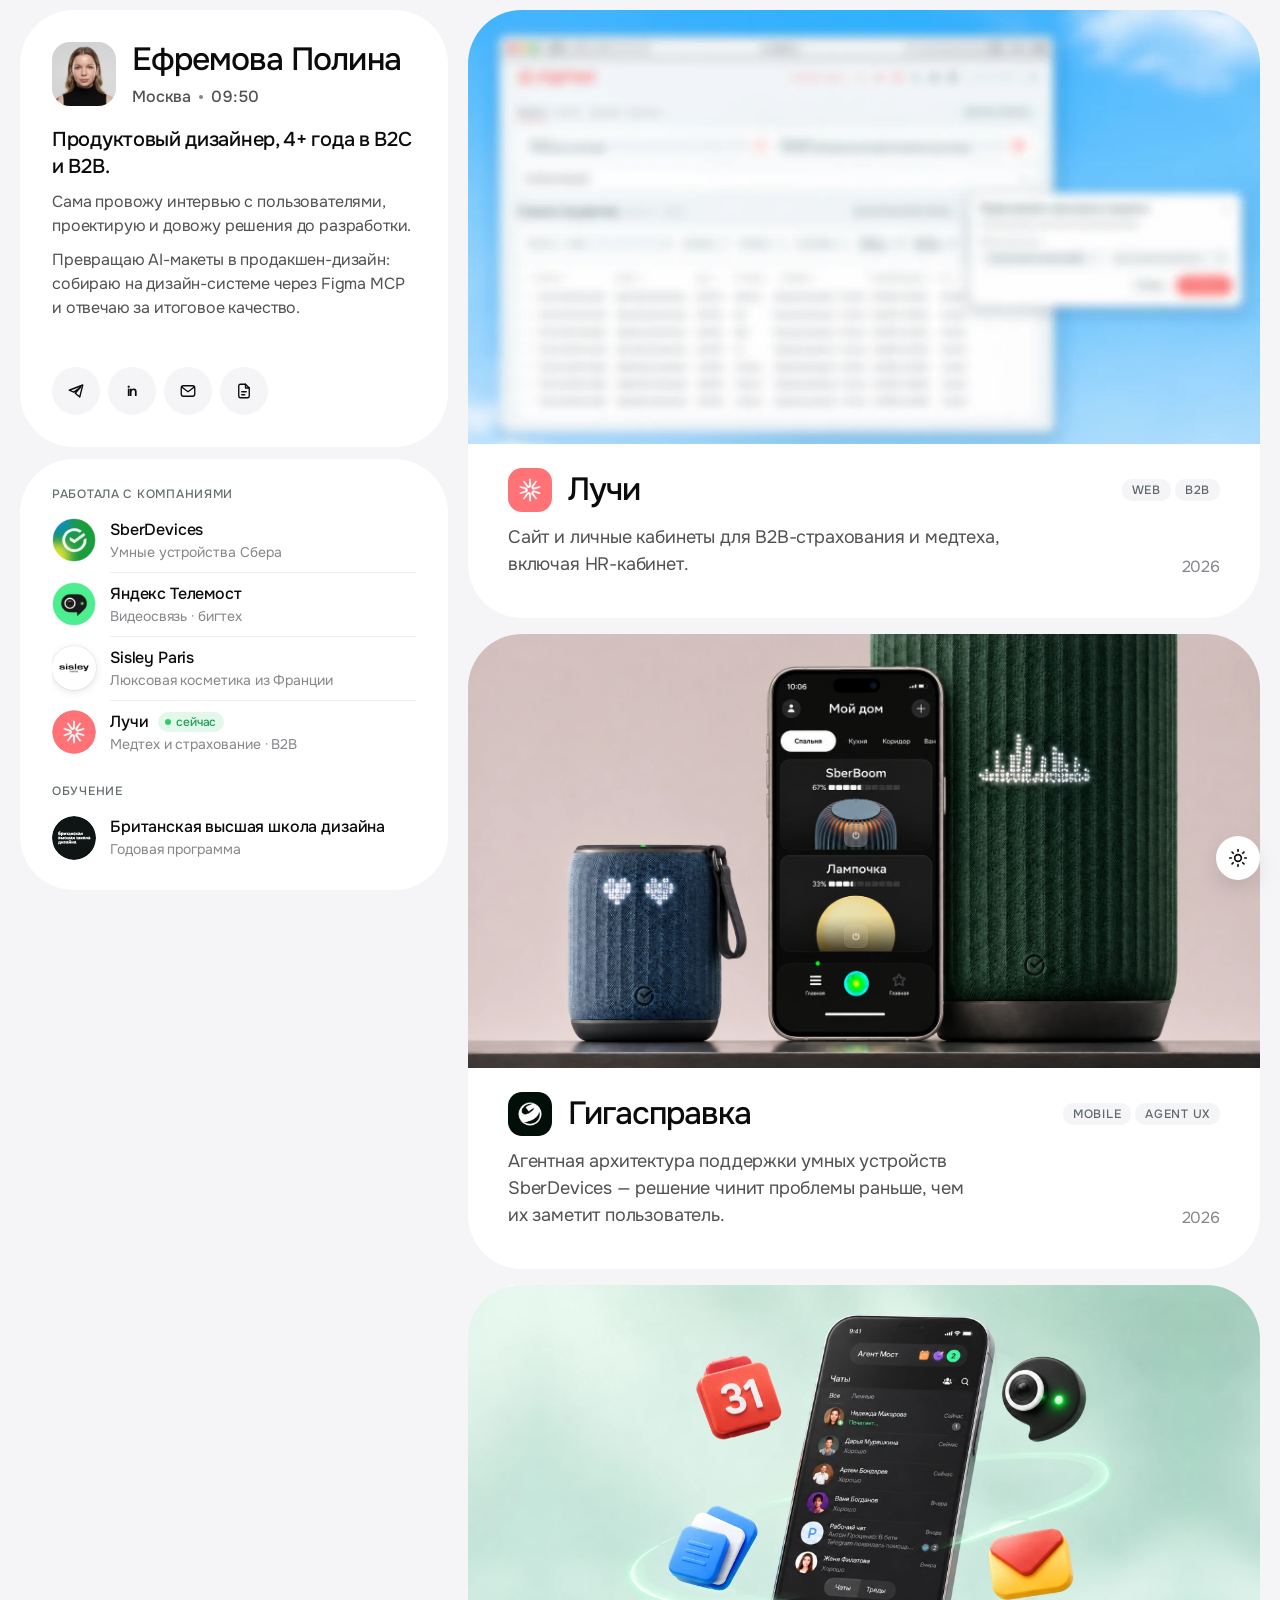
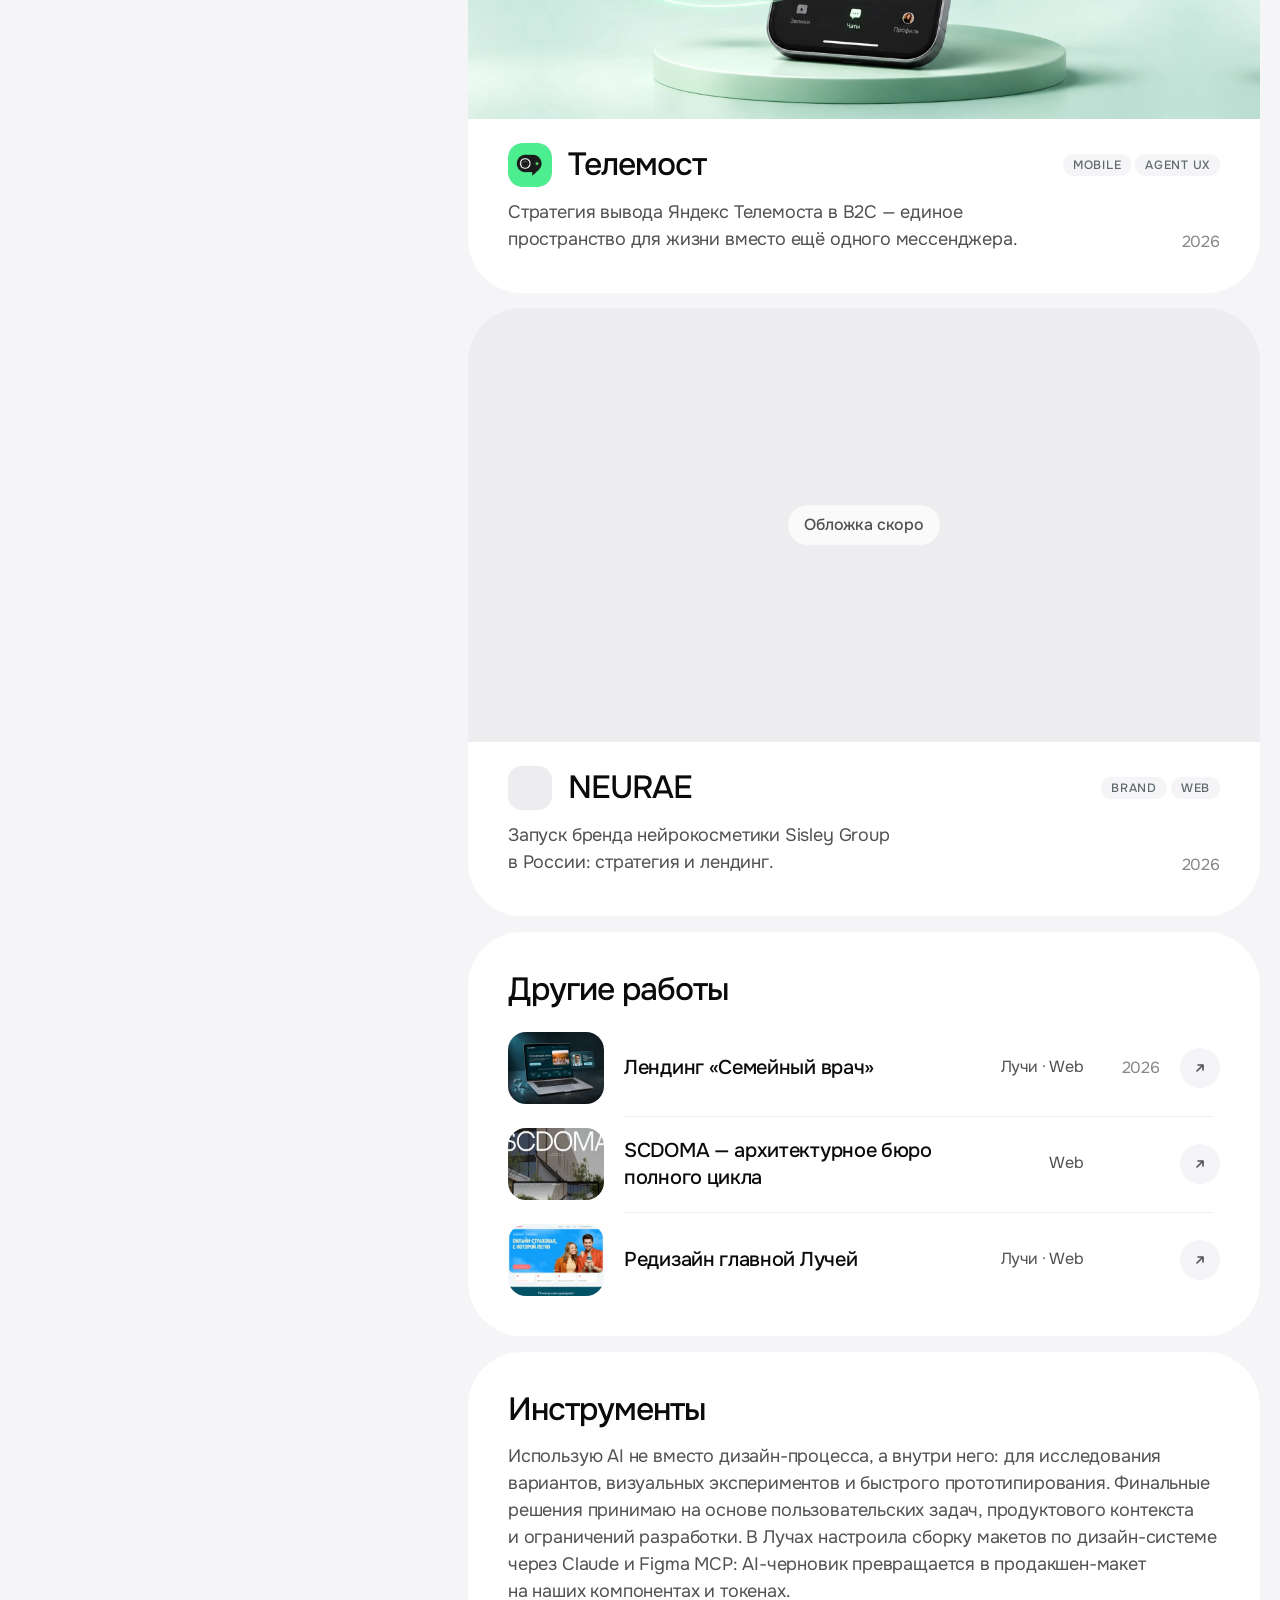
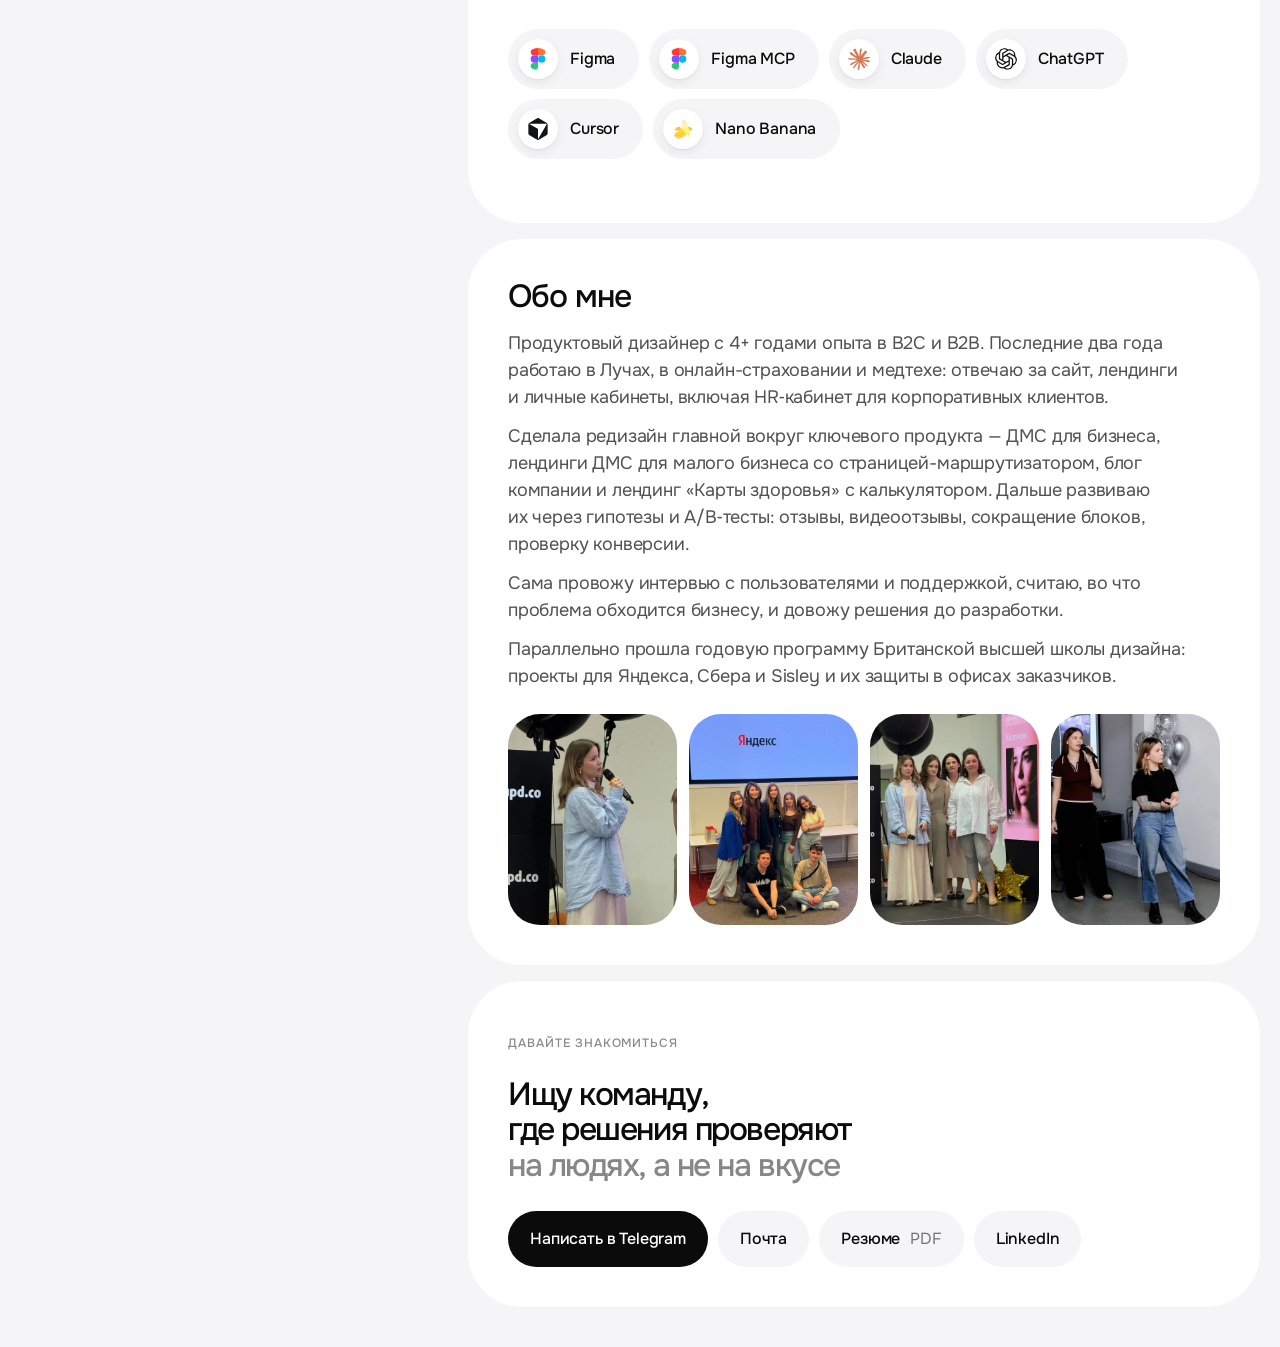
==== index.html @ 73aae196 "Главная: убрана строка о том, где и как собран сайт Co-Authored-By: Claude Opus 5.5 <noreply@anthrop" ====
<!doctype html>
<html lang="ru">
<head>
  <meta charset="utf-8">
  <meta name="viewport" content="width=device-width, initial-scale=1, viewport-fit=cover">
  <title>Полина Ефремова — продуктовый дизайнер</title>
  <meta name="description" content="Портфолио продуктового дизайнера Полины Ефремовой.">
  <link rel="preload" href="assets/fonts/onest-cyrillic.woff2" as="font" type="font/woff2" crossorigin>
  <link rel="stylesheet" href="css/v2.css?v=85">
  <link rel="stylesheet" href="css/theme.css?v=9">
  <script>(function(){try{var t=localStorage.getItem("theme");if(!t)t=matchMedia("(prefers-color-scheme: dark)").matches?"dark":"light";document.documentElement.dataset.theme=t}catch(e){}})()</script>
  <link rel="stylesheet" href="css/proto.css?v=61">
</head>
<body>
<div class="page">

  <!-- Слева: о себе, зафиксировано -->
  <aside class="side">
   <div class="card intro">
    <div class="me">
      <img src="assets/img/hero/avatar-square.webp" alt="" width="56" height="56">
      <div class="me-t"><h1>Ефремова&nbsp;Полина</h1><span class="where"><span>Москва</span><i class="sep" aria-hidden="true"></i><span class="mclk" aria-label="Время в Москве">--:--</span></span></div>
    </div>
    <div class="bio">
      <p class="lead">Продуктовый дизайнер, 4+&nbsp;года в&nbsp;B2C и&nbsp;B2B.</p>
      <p>Сама провожу интервью с&nbsp;пользователями, проектирую и&nbsp;довожу решения до&nbsp;разработки.</p>
      <p class="b-ai">Превращаю AI-макеты в&nbsp;продакшен-дизайн: собираю на&nbsp;дизайн-системе через Figma MCP и&nbsp;отвечаю за&nbsp;итоговое качество.</p>
    </div>
    <div class="m-brands"><span class="k">Работала с&nbsp;компаниями</span><div class="row"><span class="stk"><img src="assets/img/logos/sber.webp" alt=""><img src="assets/img/logos/telemost.webp" alt=""><img src="assets/img/logos/sisley.webp" alt=""><img src="assets/img/logos/luchi.webp" alt=""></span><span>Сбер, Яндекс, Sisley, Лучи</span></div></div>
    <nav class="contacts cc" aria-label="Контакты">
      <span class="cc-slot"><a class="cc-ic" href="https://t.me/polly_uiux" target="_blank" rel="noopener" aria-label="Telegram"><i aria-hidden="true"><svg width="18" height="18" viewBox="0 0 24 24" fill="none" stroke="currentColor" stroke-width="1.8" stroke-linejoin="round" aria-hidden="true"><path d="M21 4 3 11l6 2.5L18 7l-7 8 6 5z"/></svg></i><span>Telegram</span></a></span>
      <span class="cc-slot"><a class="cc-ic" href="https://www.linkedin.com/" target="_blank" rel="noopener" aria-label="LinkedIn"><i class="in" aria-hidden="true">in</i><span>LinkedIn</span></a></span>
      <span class="cc-slot"><a class="cc-ic" href="mailto:polifreel@yandex.ru" aria-label="Почта"><i aria-hidden="true"><svg width="16" height="16" viewBox="0 0 24 24" fill="none" stroke="currentColor" stroke-width="1.8" stroke-linejoin="round" aria-hidden="true"><rect x="3" y="5" width="18" height="14" rx="3"/><path d="m4 7 8 6 8-6"/></svg></i><span>Почта</span></a></span>
      <span class="cc-slot"><a class="cc-ic" href="#" aria-label="Резюме"><i aria-hidden="true"><svg width="16" height="16" viewBox="0 0 24 24" fill="none" stroke="currentColor" stroke-width="1.8" stroke-linecap="round" stroke-linejoin="round" aria-hidden="true"><path d="M14 3H7a2 2 0 0 0-2 2v14a2 2 0 0 0 2 2h10a2 2 0 0 0 2-2V8z"/><path d="M14 3v5h5M9 13h6M9 17h4"/></svg></i><span>Резюме</span></a></span>
    </nav>
   </div>

   <div class="card brands">
    <h2>Работала&nbsp;с&nbsp;компаниями</h2>
    <ul class="logos xp">
      <li class="co"><a href="giga-case.html"><img src="assets/img/logos/sber.webp" alt="" width="48" height="48"><span class="s">Sber<br>Devices</span><span class="f">SberDevices<small>Умные устройства Сбера</small></span></a></li>
      <li class="co"><a href="telemost-case.html"><img src="assets/img/logos/telemost.webp" alt="" width="48" height="48"><span class="s">Яндекс<br>Телемост</span><span class="f">Яндекс Телемост<small>Видеосвязь · бигтех</small></span></a></li>
      <li class="co"><div><img class="light" src="assets/img/logos/sisley.webp" alt="" width="48" height="48"><span class="s">Sisley<br>Paris</span><span class="f">Sisley Paris<small>Люксовая косметика из&nbsp;Франции</small></span></div></li>
      <li class="co"><div><img src="assets/img/logos/luchi.webp" alt="" width="48" height="48"><span class="s">Лучи<br>Здоровье</span><span class="f">Лучи <em class="now">сейчас</em><small>Медтех и&nbsp;страхование · B2B</small></span></div></li>
    </ul>
    <h2 class="sub">Обучение</h2>
    <ul class="logos xp edu-x"><li class="co"><div><img src="assets/img/logos/bvshd.svg?v=2" alt="" width="48" height="48"><span class="f">Британская высшая школа дизайна<small>Годовая программа</small></span></div></li></ul>
   </div>

  </aside>

  <!-- Справа: лента карточек -->
  <main class="feed">

    <div class="cases" id="cases">
      <div class="m-head"><h2>Кейсы</h2><span class="m-count"><b id="caseNum">1</b> / 4</span></div>
      <div class="m-bars" id="mBars" aria-hidden="true"></div>
      <div class="cases-track" id="casesTrack">
    <a class="case card" href="luchi-case.html">
      <div class="media lu-media lu-hr"><div class="m-tags" aria-hidden="true"><span>Web</span><span>B2B</span></div>
        <img src="assets/img/luchi/cover/hr-cover-blur.webp" alt="Экран HR‑кабинета Лучей: список пациентов и окно редактирования программы" loading="lazy" decoding="async">
      </div>
      <div class="body">
        <div class="name"><img src="assets/img/luchi/app-icon.png" alt=""><h2>Лучи</h2></div><span class="short">HR‑кабинет для&nbsp;B2B‑страхования</span>
        <div class="tags"><span>Web</span><span>B2B</span></div>
        <p class="desc">Сайт и&nbsp;личные кабинеты для&nbsp;B2B-страхования и&nbsp;медтеха, включая&nbsp;HR-кабинет.</p>
        <span class="year">2026</span>
      </div>
    </a>

    <a class="case card" href="giga-case.html">
      <div class="media"><div class="m-tags" aria-hidden="true"><span>Mobile</span><span>Agent UX</span></div>
        <img class="gc-cv" src="assets/img/giga/cover-new.webp" srcset="assets/img/giga/cover-new-sm.webp 836w, assets/img/giga/cover-new.webp 1672w" sizes="(max-width:760px) 100vw, 950px" alt="Приложение «Мой дом» на телефоне между колонками SberBoom: карточки колонки и лампочки с уровнем заряда" decoding="async">
      </div>
      <div class="body">
        <div class="name"><img src="assets/img/giga/app-icon.png" alt=""><h2>Гигасправка</h2></div><span class="short">Агент чинит раньше, чем вы&nbsp;заметите</span>
        <div class="tags"><span>Mobile</span><span>Agent UX</span></div>
        <p class="desc">Агентная архитектура поддержки умных устройств SberDevices&nbsp;— решение чинит проблемы раньше, чем их&nbsp;заметит&nbsp;пользователь.</p>
        <span class="year">2026</span>
      </div>
    </a>

    <a class="case card" href="telemost-case.html">
      <div class="media tm-media"><div class="m-tags" aria-hidden="true"><span>Mobile</span><span>Agent UX</span></div>
        <div class="tm-cv" role="img" aria-label="Телефон с чатами и Агентом Мостом, вокруг парят иконки календаря, документов, камеры и почты"><div class="tm-cv-in">
          <img class="bg" src="assets/img/telemost/cover/tm-cover-bg.webp" alt="" decoding="async">
          <img class="ic ic-cal" src="assets/img/telemost/cover/tm-ic-cal.webp" alt="">
          <img class="ic ic-docs" src="assets/img/telemost/cover/tm-ic-docs.webp" alt="">
          <img class="ic ic-cam" src="assets/img/telemost/cover/tm-ic-cam.webp" alt="">
          <img class="ic ic-env" src="assets/img/telemost/cover/tm-ic-env.webp" alt="">
        </div></div>
      </div>
      <div class="body">
        <div class="name"><img src="assets/img/telemost/app-icon.png" alt=""><h2>Телемост</h2></div><span class="short">Мессенджер, где агент собирает дела</span>
        <div class="tags"><span>Mobile</span><span>Agent UX</span></div>
        <p class="desc">Стратегия вывода Яндекс Телемоста в&nbsp;B2C&nbsp;— единое пространство для&nbsp;жизни вместо ещё одного&nbsp;мессенджера.</p>
        <span class="year">2026</span>
      </div>
    </a>

    <a class="case card" href="neurae-case.html">
      <div class="media soon"><div class="m-tags" aria-hidden="true"><span>Brand</span><span>Web</span></div><span>Обложка скоро</span></div>
      <div class="body">
        <div class="name"><i></i><h2>NEURAE</h2></div><span class="short">Запуск бренда нейрокосметики</span>
        <div class="tags"><span>Brand</span><span>Web</span></div>
        <p class="desc">Запуск бренда нейрокосметики Sisley Group в&nbsp;России: стратегия&nbsp;и&nbsp;лендинг.</p>
        <span class="year">2026</span>
      </div>
    </a>


      </div>
    </div>

    <section class="block card works" id="works">
      <div class="works-h"><h2>Другие работы</h2><a class="works-all" href="https://www.behance.net/" target="_blank" rel="noopener" hidden>Behance</a></div>
      <ul class="works-list">
        <li><a href="#w5" data-work="w5"><span class="w-th w-ph" style="background-image:url(assets/img/luchi/cover/doc-landing-th.webp)"></span><span class="w-t">Лендинг «Семейный врач»</span><span class="w-k">Лучи · Web</span><span class="w-y">2026</span><i aria-hidden="true"><svg width="14" height="14" viewBox="0 0 14 14" fill="none"><path d="M4 10L10 4M5 4h5v5" stroke="currentColor" stroke-width="1.6" stroke-linecap="round" stroke-linejoin="round"/></svg></i></a></li>
        <li><a href="https://www.behance.net/gallery/225054977/SCDOMA-full-cycle-architectural-bureau" target="_blank" rel="noopener"><span class="w-th w-ph" style="background-image:url(assets/img/scdoma/cover-th.webp)"></span><span class="w-t">SCDOMA&nbsp;— архитектурное бюро полного цикла</span><span class="w-k">Web</span><span class="w-y"></span><i aria-hidden="true"><svg width="14" height="14" viewBox="0 0 14 14" fill="none"><path d="M4 10L10 4M5 4h5v5" stroke="currentColor" stroke-width="1.6" stroke-linecap="round" stroke-linejoin="round"/></svg></i></a></li>
        <li><a href="luchi-main.html"><span class="w-th w-ph" style="background-image:url(assets/img/luchi/main/th.webp)"></span><span class="w-t">Редизайн главной Лучей</span><span class="w-k">Лучи · Web</span><span class="w-y"></span><i aria-hidden="true"><svg width="14" height="14" viewBox="0 0 14 14" fill="none"><path d="M4 10L10 4M5 4h5v5" stroke="currentColor" stroke-width="1.6" stroke-linecap="round" stroke-linejoin="round"/></svg></i></a></li>
      </ul>
    </section>

    <section class="block card m-edu-block">
      <h2>Обучение</h2>
      <div class="m-edu"><img src="assets/img/logos/bvshd.svg?v=2" alt="" width="48" height="48"><span><b>Британская высшая школа дизайна</b>Годовая программа</span></div>
    </section>

    <section class="block card">
      <h2>Инструменты</h2>
      <p>Использую AI не&nbsp;вместо дизайн-процесса, а&nbsp;внутри него: для&nbsp;исследования вариантов, визуальных экспериментов и&nbsp;быстрого прототипирования. Финальные решения принимаю на&nbsp;основе пользовательских задач, продуктового контекста и&nbsp;ограничений разработки. В&nbsp;Лучах настроила сборку макетов по&nbsp;дизайн-системе через Claude и&nbsp;Figma MCP: AI-черновик превращается в&nbsp;продакшен-макет на&nbsp;наших компонентах и&nbsp;токенах.</p>
      <div class="chips"><span class="t-figma"><img src="assets/img/tools/figma.svg" alt="" width="20" height="20">Figma</span><span class="t-mcp"><img src="assets/img/tools/figma.svg" alt="" width="20" height="20">Figma MCP</span><span class="t-claude"><img src="assets/img/tools/claude.svg" alt="" width="20" height="20">Claude</span><span class="t-gpt"><img src="assets/img/tools/chatgpt.svg" alt="" width="20" height="20">ChatGPT</span><span class="t-cursor"><img src="assets/img/tools/cursor.svg" alt="" width="20" height="20">Cursor</span><span class="t-banana"><img src="assets/img/tools/nanobanana.svg" alt="" width="20" height="20">Nano Banana</span></div>
    </section>

    <section class="block card" id="about">
      <h2>Обо&nbsp;мне</h2>
      <p>Продуктовый дизайнер с&nbsp;4+&nbsp;годами опыта в&nbsp;B2C и&nbsp;B2B. Последние два года работаю в&nbsp;Лучах, в&nbsp;онлайн-страховании и&nbsp;медтехе: отвечаю за&nbsp;сайт, лендинги и&nbsp;личные кабинеты, включая HR‑кабинет для&nbsp;корпоративных клиентов.</p>
      <p>Сделала редизайн главной вокруг ключевого продукта&nbsp;— ДМС для&nbsp;бизнеса, лендинги ДМС для&nbsp;малого бизнеса со&nbsp;страницей-маршрутизатором, блог компании и&nbsp;лендинг «Карты здоровья» с&nbsp;калькулятором. Дальше развиваю их через гипотезы и&nbsp;A/B‑тесты: отзывы, видеоотзывы, сокращение блоков, проверку конверсии.</p>
      <p>Сама провожу интервью с&nbsp;пользователями и&nbsp;поддержкой, считаю, во&nbsp;что проблема обходится бизнесу, и&nbsp;довожу решения до&nbsp;разработки.</p>
      <p>Параллельно прошла годовую программу Британской высшей школы дизайна: проекты для&nbsp;Яндекса, Сбера и&nbsp;Sisley и&nbsp;их&nbsp;защиты в&nbsp;офисах заказчиков.</p>
      <div class="photos">
        <img src="assets/img/about/photo-1.webp?v=2" alt="Выступление на защите проекта" loading="lazy">
        <img src="assets/img/about/photo-2.webp?v=2" alt="Команда в офисе Яндекса" loading="lazy">
        <img src="assets/img/about/photo-4.webp" alt="Команда и менторы на защите проекта" loading="lazy">
        <img src="assets/img/about/photo-3.webp?v=2" alt="Защита проекта" loading="lazy">
      </div>
    </section>

    <section class="block card finale" id="contact">
      <span class="k">Давайте знакомиться</span>
      <h2>Ищу команду, где&nbsp;решения проверяют <em>на&nbsp;людях, а&nbsp;не&nbsp;на&nbsp;вкусе</em></h2>
      <div class="acts">
        <a href="https://t.me/polly_uiux" target="_blank" rel="noopener">Написать в&nbsp;Telegram</a>
        <a href="mailto:polifreel@yandex.ru">Почта</a>
        <a href="#">Резюме <span>PDF</span></a>
        <a href="https://www.linkedin.com/" target="_blank" rel="noopener">LinkedIn</a>
      </div>
    </section>

  </main>
</div>


<!-- мобильная версия: шапка, таб-бар, контакты -->
<nav class="m-bar" id="mBar" aria-label="Разделы">
  <div class="m-tabs">
    <a href="#cases" data-t="cases" class="on"><svg width="20" height="20" viewBox="0 0 24 24" fill="none" stroke="currentColor" stroke-width="2" stroke-linecap="round" stroke-linejoin="round"><rect x="3" y="3" width="7" height="7" rx="2"/><rect x="14" y="3" width="7" height="7" rx="2"/><rect x="3" y="14" width="7" height="7" rx="2"/><rect x="14" y="14" width="7" height="7" rx="2"/></svg>Кейсы</a>
    <a href="#about" data-t="about"><svg width="20" height="20" viewBox="0 0 24 24" fill="none" stroke="currentColor" stroke-width="2" stroke-linecap="round" stroke-linejoin="round"><circle cx="12" cy="8" r="4"/><path d="M4 21a8 8 0 0 1 16 0"/></svg>Обо мне</a>
    <button type="button" data-t="contacts" id="openContacts"><svg width="20" height="20" viewBox="0 0 24 24" fill="none" stroke="currentColor" stroke-width="2" stroke-linecap="round" stroke-linejoin="round"><path d="M21 15a2 2 0 0 1-2 2H7l-4 4V5a2 2 0 0 1 2-2h14a2 2 0 0 1 2 2z"/></svg>Контакты</button>
  </div>
  <a class="m-hire" href="https://t.me/polly_uiux" target="_blank" rel="noopener">Нанять</a>
</nav>
<div class="m-sheet" id="mSheet" aria-hidden="true">
  <div class="m-scrim" data-close></div>
  <div class="m-panel" role="dialog" aria-label="Контакты">
    <i class="m-grab"></i>
    <div class="m-who"><img src="assets/img/hero/avatar-square.webp" alt=""><div><b>Полина Ефремова</b><span>Продуктовый дизайнер · Москва</span></div></div>
    <a class="m-row" href="https://t.me/polly_uiux" target="_blank" rel="noopener"><i style="background:#2AABEE"><svg width="18" height="18" viewBox="0 0 24 24" fill="#fff"><path d="M21.5 4.3L2.9 11.5c-1.3.5-1.3 1.2-.2 1.6l4.8 1.5 1.8 5.6c.2.6.1.9.8.9.5 0 .7-.2 1-.5l2.3-2.2 4.8 3.5c.9.5 1.5.2 1.7-.8l3.2-15c.3-1.3-.5-1.9-1.6-1.8z"/></svg></i>Telegram<em>Написать</em></a>
    <a class="m-row" href="https://www.linkedin.com/" target="_blank" rel="noopener"><i style="background:#0A66C2"><svg width="16" height="16" viewBox="0 0 24 24" fill="#fff"><path d="M4.98 3.5a2.5 2.5 0 1 1 0 5 2.5 2.5 0 0 1 0-5zM3 9h4v12H3zM9 9h3.8v1.7h.1c.5-1 1.8-2 3.8-2 4 0 4.8 2.6 4.8 6V21h-4v-5.6c0-1.3 0-3-1.9-3s-2.1 1.4-2.1 2.9V21H9z"/></svg></i>LinkedIn<em>Профиль</em></a>
    <a class="m-row" href="mailto:polifreel@yandex.ru"><i style="background:#0F1414"><svg width="18" height="18" viewBox="0 0 24 24" fill="none" stroke="#fff" stroke-width="2" stroke-linecap="round" stroke-linejoin="round"><rect x="3" y="5" width="18" height="14" rx="3"/><path d="M3 7l9 6 9-6"/></svg></i>Почта<em>Написать</em></a>
    <a class="m-row" href="#"><i style="background:linear-gradient(115deg,#9BDA2E,#3BD16F 50%,#33B6E8)"><svg width="18" height="18" viewBox="0 0 24 24" fill="none" stroke="#fff" stroke-width="2" stroke-linecap="round" stroke-linejoin="round"><path d="M14 3H7a2 2 0 0 0-2 2v14a2 2 0 0 0 2 2h10a2 2 0 0 0 2-2V8z"/><path d="M14 3v5h5M9 13h6M9 17h6"/></svg></i>Резюме (CV)<em>Скачать</em></a>
  </div>
</div>
<a class="hire" href="https://t.me/polly_uiux" target="_blank" rel="noopener">Нанять меня<svg width="20" height="20" viewBox="0 0 24 24" fill="none" stroke="currentColor" stroke-width="2.2" stroke-linecap="round" stroke-linejoin="round" aria-hidden="true"><path d="M7 17L17 7M9 7h8v8"/></svg></a>

<script>
/* левая колонка липнет; если она выше экрана — липнет нижним краем, чтобы всё было видно */
(function(){
  var side=document.querySelector('.side');
  function fit(){
    var pad=parseFloat(getComputedStyle(document.documentElement).getPropertyValue('--page'))||16;
    var h=side.offsetHeight, vh=innerHeight;
    var top=10;side.style.top=(h+top*2>vh ? (vh-h-top) : top)+'px';
  }
  addEventListener('resize',fit); if(document.fonts)document.fonts.ready.then(fit); fit();
})();
/* видео и анимации играют, только когда видны на экране */
(function(){
  var reduce=matchMedia('(prefers-reduced-motion: reduce)').matches;
  if(!('IntersectionObserver' in window))return;
  var io=new IntersectionObserver(function(es){es.forEach(function(e){
    var el=e.target;
    if(el.tagName==='VIDEO'){ if(e.isIntersecting&&!reduce){var p=el.play();p&&p.catch&&p.catch(function(){})} else el.pause(); }
    else el.classList.toggle('play',e.isIntersecting&&!reduce);
  })},{threshold:.3});
  document.querySelectorAll('video.autoplay,[data-anim]').forEach(function(el){io.observe(el)});
})();
/* мобильный: «Нанять меня» появляется, когда первый блок ушёл за экран */
(function(){
  var b=document.querySelector('.hire'),intro=document.querySelector('.intro');if(!b||!intro)return;
  var mq=matchMedia('(max-width:760px)');
  function upd(){b.classList.toggle('on',!mq.matches||intro.getBoundingClientRect().bottom<0)}
  addEventListener('scroll',upd,{passive:true});addEventListener('resize',upd);upd();
})();
/* мобильная версия: шапка, таб-бар, карусель кейсов, шторка контактов */
(function(){
  var mq=matchMedia('(max-width:760px)');
  var intro=document.querySelector('.intro'),bar=document.getElementById('mBar');
  var tabs=[].slice.call(bar.querySelectorAll('[data-t]')),about=document.getElementById('about'),cases=document.getElementById('cases');
  function upd(){
    bar.classList.toggle('on',mq.matches);
    var cur=about.getBoundingClientRect().top<innerHeight*.5?'about':'cases';
    tabs.forEach(function(t){if(t.dataset.t!=='contacts')t.classList.toggle('on',t.dataset.t===cur)});
  }
  addEventListener('scroll',upd,{passive:true});addEventListener('resize',upd);upd();
  tabs.forEach(function(t){if(t.tagName==='A')t.addEventListener('click',function(e){e.preventDefault();var el=document.getElementById(t.dataset.t);scrollTo({top:el.getBoundingClientRect().top+scrollY-16,behavior:'smooth'})})});
  /* карусель */
  var tr=document.getElementById('casesTrack'),num=document.getElementById('caseNum');
  tr.addEventListener('scroll',function(){var c=tr.children[0];if(!c)return;var w=c.getBoundingClientRect().width+12;num.textContent=Math.min(tr.children.length,Math.round(tr.scrollLeft/w)+1)},{passive:true});
  /* шоурил: полоски как в сторис, автопрокрутка, пауза при касании */
  (function(){var bars=document.getElementById('mBars');if(!bars)return;var n=tr.children.length,i=0,t=null,hold=0,vis=true,DUR=5000;
    var reduce=matchMedia('(prefers-reduced-motion: reduce)').matches;
    for(var k=0;k<n;k++)bars.appendChild(document.createElement('i'));var bs=[].slice.call(bars.children);
    function idx(){var w=tr.clientWidth;return Math.min(n-1,Math.round(tr.scrollLeft/(w||1)))}
    function paint(){bs.forEach(function(b,k){b.classList.toggle('done',k<i);b.classList.remove('run')});var b=bs[i];if(!b)return;void b.offsetWidth;if(mq.matches&&vis&&!reduce&&Date.now()>hold){b.style.setProperty('--dur',DUR+'ms');b.classList.add('run')}}
    function sched(){clearTimeout(t);if(!mq.matches||reduce)return;t=setTimeout(function(){if(!vis||Date.now()<hold){sched();return}var nx=(i+1)%n;tr.scrollTo({left:tr.children[nx].offsetLeft-tr.children[0].offsetLeft,behavior:'smooth'})},DUR)}
    tr.addEventListener('scroll',function(){var k=idx();if(k!==i){i=k;paint();sched()}},{passive:true});
    ['touchstart','pointerdown'].forEach(function(ev){tr.addEventListener(ev,function(){hold=Date.now()+8000;bs.forEach(function(b){b.classList.remove('run')});sched()},{passive:true})});
    if('IntersectionObserver' in window)new IntersectionObserver(function(es){vis=es[0].isIntersecting;paint();sched()},{threshold:.4}).observe(tr);
    paint();sched();
  })();
  /* шторка контактов */
  var sh=document.getElementById('mSheet');
  function open(){sh.classList.add('on');sh.setAttribute('aria-hidden','false')}
  function close(){sh.classList.remove('on');sh.setAttribute('aria-hidden','true')}
  document.getElementById('openContacts').addEventListener('click',open);
  sh.querySelector('[data-close]').addEventListener('click',close);
  addEventListener('keydown',function(e){if(e.key==='Escape')close()});
  var y0=null,panel=sh.querySelector('.m-panel');
  panel.addEventListener('touchstart',function(e){y0=e.touches[0].clientY},{passive:true});
  panel.addEventListener('touchend',function(e){if(y0!==null&&e.changedTouches[0].clientY-y0>60)close();y0=null});
})();
</script>

<!-- модалка «Другие работы» -->
<div class="wk" id="wk" aria-hidden="true" role="dialog" aria-modal="true" aria-labelledby="wkT">
  <div class="wk-scrim" data-close></div>
  <div class="wk-panel">
    <div class="wk-head">
      <div><h3 id="wkT"></h3><p id="wkM"></p></div>
      <button class="wk-x" type="button" aria-label="Закрыть" data-close><svg width="18" height="18" viewBox="0 0 24 24" fill="none" stroke="currentColor" stroke-width="2.2" stroke-linecap="round"><path d="M6 6l12 12M18 6L6 18"/></svg></button>
    </div>
    <div class="wk-body">
      <p class="wk-d" id="wkD"></p>
      <div class="wk-gal" id="wkG"></div>
      <a class="wk-link" id="wkL" target="_blank" rel="noopener">Смотреть на&nbsp;Behance</a>
    </div>
  </div>
</div>
<script>
(function(){
  /* Данные работ: link — ссылка на Behance, если есть.
     Показ работы — бенто как на Behance: bento:[ {плитка}, … ] (если bento нет — imgs столбиком).
     Плитка: s — размер: 'full' (на всю ширину, 3:2) · 'wide' (2/3 ширины) + 'narrow' (1/3) · 'half' + 'half' · 'third' ×3
             src — картинка; fit:'contain' — мокап на прозрачном фоне с отступами (иначе заполняет плитку)
             bg — фон плитки ('#E8EEF5', градиент), dark:true — тёмная плитка; pos — object-position; cap — подпись-чип
             r — своя высота в рядах (по умолчанию full 4, остальные 3); hint — текст пустой плитки-заготовки
     Ритм: full (устройство) → half+half (крупный фрагмент + мобилка) → wide+narrow (лента/иконки) → third×3 → full (финал).
     Экспорт: full 2400×1600, half 1200×1200, wide 1600×1200, narrow 800×1200, third 800×800 (webp, ~80%). */
  var W={
    w5:{t:'Лендинг «Семейный врач»',m:'Лучи · Web · 2026',d:'Премиальная страница допродукта Лучей: личный врач для\u00a0всей семьи. Тёмная бирюзовая гамма и\u00a0стеклянные иконки.',imgs:['assets/img/luchi/cover/doc-landing.webp'],
      bento:[
        {s:'full',src:'assets/img/luchi/cover/doc-studio.webp',alt:'Лендинг «Семейный врач» в ноутбуке на светлом подиуме'},
        {s:'half',src:'assets/img/luchi/cover/dms-poster.webp',alt:'Постер «Премиальный ДМС» Лучей в тёмном интерьере'},
        {s:'half',phone:'doc',alt:'Мобильная версия: карточки «Личный врач для вас и ваших близких» раскрываются по очереди'},
        {s:'full',tablet:'doc',alt:'Планшет: блок «Как семейный врач ведёт здоровье всей семьи», этапы раскрываются по очереди'},
        {s:'half',src:'assets/img/luchi/cover/doc-icons.webp',alt:'Набор стеклянных иконок Лучей'},
        {s:'half',src:'assets/img/luchi/cover/doc-man.webp',alt:'Мужчина у окна смотрит в телефон'}
      ]},
    w6:{t:'SCDOMA — архитектурное бюро полного цикла',m:'Web',imgs:['assets/img/scdoma/cover.webp'],link:'https://www.behance.net/gallery/225054977/SCDOMA-full-cycle-architectural-bureau'},
  };
  /* планшет с живым экраном: этапы по очереди — нажали на свёрнутый, он раскрывается, открытый сжимается, слово «Этап» поворачивается */
  function docTablet(c,b){
    c.classList.add('dt');c.setAttribute('role','img');c.setAttribute('aria-label',b.alt||'');
    var h='<div class="dt-win"><div class="dt-dev"><div class="dt-scr"><img class="dt-ttl" src="assets/img/luchi/doc-tab/title.png" alt=""><div class="dt-row">';
    for(var i=1;i<=4;i++)h+='<div class="dt-p'+(i===1?' on':'')+'"><img src="assets/img/luchi/doc-tab/s'+i+'.webp" alt="" decoding="async"><span class="dt-l">ЭТАП '+i+'</span></div>';
    h+='</div><i class="dt-tap"></i></div></div></div>';c.innerHTML=h;
    var win=c.querySelector('.dt-win'),dev=c.querySelector('.dt-dev'),tap=c.querySelector('.dt-tap'),ps=[].slice.call(c.querySelectorAll('.dt-p'));
    function fit(){dev.style.transform='scale('+(win.clientWidth/1376)+')'}
    fit();if('ResizeObserver' in window)new ResizeObserver(fit).observe(win);else addEventListener('resize',fit);
    function lw(){ps.forEach(function(p){var l=p.querySelector('.dt-l');l.style.setProperty('--lw',l.offsetWidth+'px')})}
    lw();if(document.fonts)document.fonts.ready.then(lw);
    if(matchMedia('(prefers-reduced-motion: reduce)').matches)return;
    var cur=0;
    function tick(){if(!c.isConnected)return;var nx=(cur+1)%4,p=ps[nx];
      /* точка касания — по центру свёрнутой колонки */
      tap.style.left=(38+p.offsetLeft+42)+'px';tap.style.top=(189+300)+'px';
      tap.classList.remove('go');void tap.offsetWidth;tap.classList.add('go');
      setTimeout(function(){ps.forEach(function(q,k){q.classList.toggle('on',k===nx)});cur=nx},380);
      setTimeout(tick,4600)}
    setTimeout(tick,3200);
  }
  /* телефон с живым экраном: карточки «Личный врач…» раскрываются по очереди, как будто по ним нажимают */
  function docPhone(c,b){
    var cards=[['Врач для любых вопросов о здоровье','Составит персональный план по поддержанию здоровья, напомнит о важных шагах и поможет дойти до результата'],
      ['Свой человек в мире медицины','Знает врачей и клиники под ваш случай, организует запись и скоординирует лечение'],
      ['Забота о здоровье станет привычкой','При любой ситуации первый шаг всегда один — обратиться к своему врачу. Он знает историю вашей семьи, поэтому решение нового вопроса не нужно начинать с нуля'],
      ['Спокойствие за себя, детей и родителей','Если заболеет ребёнок или потребуется помощь родителям, вы знаете, к кому обратиться']];
    c.classList.add('dp');c.setAttribute('role','img');c.setAttribute('aria-label',b.alt||'');
    var h='<img class="dp-bg" src="assets/img/luchi/doc-phone/bg.webp" alt="" decoding="async"><div class="dp-win"><div class="dp-scr"><i class="dp-isl"></i><div class="dp-in">'+
      '<img class="dp-hdr" src="assets/img/luchi/doc-phone/hdr.png" alt=""><img class="dp-ttl" src="assets/img/luchi/doc-phone/title.png" alt=""><div class="dp-list">';
    cards.forEach(function(k,i){var w=0;h+='<div class="dp-card"><div class="dp-h"><i class="dp-ic" style="background-position:'+(-54*i)+'px 0"></i><span class="dp-t">'+k[0]+'</span>'+
      '<svg class="dp-ch" viewBox="0 0 22 13" fill="none" stroke="currentColor" stroke-width="2.6" stroke-linecap="round" stroke-linejoin="round"><path d="M2 2l9 9 9-9"/></svg></div>'+
      '<div class="dp-b"><div><p>'+k[1].split(' ').map(function(x){return '<span style="--w:'+(w++)+'">'+x+'</span>'}).join(' ')+'</p></div></div></div>'});
    h+='</div></div><i class="dp-tap"></i><i class="dp-fade"></i></div></div>';
    c.innerHTML=h;
    var win=c.querySelector('.dp-win'),scr=c.querySelector('.dp-scr'),inn=c.querySelector('.dp-in'),tap=c.querySelector('.dp-tap'),list=c.querySelector('.dp-list'),el=[].slice.call(c.querySelectorAll('.dp-card'));
    function fit(){var s=win.clientWidth/375;scr.style.transform='scale('+s+')'}
    fit();if('ResizeObserver' in window)new ResizeObserver(fit).observe(win);else addEventListener('resize',fit);
    function open(i){el.forEach(function(e,k){e.classList.toggle('on',k===i)})}
    function target(i){if(i<0)return 0;var p=el[i].querySelector('p');var bottom=list.offsetTop+i*(96+16)+96+p.offsetHeight+24;return Math.max(0,bottom-802)}
    if(matchMedia('(prefers-reduced-motion: reduce)').matches){open(0);return}
    var step=0,seq=[0,1,2],cur=0;
    function tick(){if(!c.isConnected)return;
      if(step<seq.length){var i=seq[step++],t=target(i);
        tap.style.left=(16+343-50)+'px';tap.style.top=(list.offsetTop+i*(96+16)+48-cur)+'px';
        tap.classList.remove('go');void tap.offsetWidth;tap.classList.add('go');
        setTimeout(function(){open(i);cur=t;inn.style.transform='translateY('+(-t)+'px)'},350);setTimeout(tick,3800)}
      else{open(-1);cur=0;inn.style.transform='translateY(0)';step=0;setTimeout(tick,2200)}}
    setTimeout(tick,1100);
  }
  /* плитка «до / после»: ручку можно тянуть мышью, пальцем или стрелками; если картинки ещё нет — серая заготовка */
  function ba(c,b){
    c.classList.add('bt-ba');c.tabIndex=0;c.setAttribute('role','slider');c.setAttribute('aria-label',(b.alt||'Экран')+': до и после');
    c.setAttribute('aria-valuemin','0');c.setAttribute('aria-valuemax','100');
    ['b','a'].forEach(function(k,n){var i=new Image();i.className=n?'ba-after':'ba-before';i.alt=(n?'После: ':'До: ')+(b.alt||'');i.decoding='async';i.draggable=false;
      i.onerror=function(){var d=document.createElement('div');d.className='ba-ph '+k;d.textContent=n?'Сюда — экран после':'Сюда — экран до';i.replaceWith(d)};
      i.src=b.ba[n];c.appendChild(i)});
    c.insertAdjacentHTML('beforeend','<span class="ba-tag b">До</span><span class="ba-tag a">После</span><i class="ba-line"></i><span class="ba-knob" aria-hidden="true"><svg width="20" height="20" viewBox="0 0 24 24" fill="none" stroke="currentColor" stroke-width="2" stroke-linecap="round" stroke-linejoin="round"><path d="M9 7l-5 5 5 5M15 7l5 5-5 5"/></svg></span>');
    var p=50;function set(v){p=Math.max(0,Math.min(100,v));c.style.setProperty('--p',p+'%');c.setAttribute('aria-valuenow',Math.round(p));c.classList.toggle('lo',p<12);c.classList.toggle('hi',p>88)}
    function at(e){var r=c.getBoundingClientRect();set((e.clientX-r.left)/r.width*100)}
    var on=false;
    c.addEventListener('pointerdown',function(e){on=true;c.classList.add('drag');c.setPointerCapture&&c.setPointerCapture(e.pointerId);if(e.pointerType==='mouse')at(e)});
    c.addEventListener('pointermove',function(e){if(on)at(e)});
    ['pointerup','pointercancel'].forEach(function(t){c.addEventListener(t,function(){on=false;c.classList.remove('drag')})});
    c.addEventListener('keydown',function(e){var d=e.key==='ArrowLeft'?-5:e.key==='ArrowRight'?5:0;if(d){e.preventDefault();set(p+d)}});
    set(50);
    /* подсказка: ручка один раз качнётся, чтобы было понятно, что её можно тянуть */
    if(!matchMedia('(prefers-reduced-motion: reduce)').matches&&b.s==='full'){var t0=null;setTimeout(function(){requestAnimationFrame(function f(t){if(on)return;t0=t0||t;var k=(t-t0)/1400;if(k>=1){set(50);return}set(50-18*Math.sin(k*Math.PI*2)*(1-k));requestAnimationFrame(f)})},700)}
  }
  var wk=document.getElementById('wk'),G=document.getElementById('wkG'),L=document.getElementById('wkL'),last;
  function open(id){var w=W[id];if(!w)return;
    document.getElementById('wkT').textContent=w.t;document.getElementById('wkM').textContent=w.m;document.getElementById('wkD').textContent=w.d||'';
    G.innerHTML='';
    G.classList.toggle('bt',!!w.bento);
    if(w.bento){var g=document.createElement('div');g.className='bt-grid';
      w.bento.forEach(function(b,n){var c=document.createElement('figure');c.className='bt-c bt-'+(b.s||'half')+(b.dark?' dk':'')+(b.fit==='contain'?' fit':'');
        if(b.r)c.style.setProperty('--r',b.r);if(b.rd){c.classList.add('tall');c.style.setProperty('--rd',b.rd);c.style.setProperty('--rmb',b.rmb||b.rd)}if(b.bg)c.style.background=b.bg;c.style.setProperty('--i',n);
        if(b.tablet){docTablet(c,b);}
        else if(b.phone){docPhone(c,b);}
        else if(b.ba){ba(c,b);}
        else if(b.src){var i=new Image();i.src=b.src;i.alt=b.alt||w.t;i.loading=n?'lazy':'eager';i.decoding='async';if(b.pos)i.style.objectPosition=b.pos;i.onerror=function(){i.remove();c.classList.add('ph');var h=document.createElement('span');h.textContent='Сюда — '+(b.alt||'картинка').toLowerCase();c.appendChild(h)};c.appendChild(i)}
        else if(b.hint){c.classList.add('ph');var h=document.createElement('span');h.textContent=b.hint;c.appendChild(h)}
        if(b.cap){var f=document.createElement('figcaption');f.textContent=b.cap;c.appendChild(f)}
        g.appendChild(c)});G.appendChild(g)}
    else if(w.imgs.length){w.imgs.forEach(function(src){var i=new Image();i.src=src;i.alt=w.t;i.loading='lazy';G.appendChild(i)})}
    else{for(var k=0;k<3;k++){var d=document.createElement('div');d.className='wk-ph w-th '+w.g;G.appendChild(d)}}
    if(w.link){L.href=w.link;L.textContent=w.linkText||'Смотреть на\u00a0Behance';L.hidden=false}else{L.hidden=true}
    wk.querySelector('.wk-body').scrollTop=0;
    wk.classList.add('on');wk.setAttribute('aria-hidden','false');document.documentElement.style.overflow='hidden';
    setTimeout(function(){wk.querySelector('.wk-x').focus()},50)}
  function close(){wk.classList.remove('on');wk.setAttribute('aria-hidden','true');document.documentElement.style.overflow='';if(last)last.focus()}
  document.querySelectorAll('[data-work]').forEach(function(a){a.addEventListener('click',function(e){e.preventDefault();last=a;open(a.dataset.work)})});
  wk.querySelectorAll('[data-close]').forEach(function(b){b.addEventListener('click',close)});
  addEventListener('keydown',function(e){if(e.key==='Escape'&&wk.classList.contains('on'))close()});
})();
</script>
<script src="js/delight.js?v=3" defer></script>
<script src="js/proto.js?v=5" defer></script>
</body>
</html>
---- css/v2.css ----
/* =========================================================
   Портфолио — вариант 2: левая карточка зафиксирована, справа скроллятся карточки
   Та же система, что в style.css: Onest, шкала отступов (база 8), шкала текста
   ========================================================= */

@font-face{font-family:"Onest";font-weight:100 900;font-display:swap;
  src:url(../assets/fonts/onest-latin.woff2) format("woff2");
  unicode-range:U+0000-00FF,U+0131,U+0152-0153,U+02BB-02BC,U+02C6,U+02DA,U+02DC,U+2000-206F,U+20AC,U+2122,U+2191,U+2193,U+2212,U+2215,U+FEFF,U+FFFD}
@font-face{font-family:"Onest";font-weight:100 900;font-display:swap;
  src:url(../assets/fonts/onest-cyrillic.woff2) format("woff2");
  unicode-range:U+0301,U+0400-045F,U+0490-0491,U+04B0-04B1,U+2116}

:root{
  --bg:#EBEEF1; --card:#ffffff;
  --ink:#0F1414; --ink-2:#525A5B; --ink-3:#959C9E;   /* серые с тем же холодным оттенком, что и чёрный */
  --chip:#F4F7FA; --wash:#F4F7FA;   /* все серые плашки — один оттенок */ --accent:#ef6a2a;
  --font:"Onest","Helvetica Neue",Arial,sans-serif;

  /* текст */
  --t-caption:500 12px/1.3 var(--font);   /* теги, год */
  --t-small:400 16px/1.45 var(--font);     /* описание кейса, ссылки */
  --t-body:400 16px/1.45 var(--font);     /* текст о себе */
  --t-title:500 24px/1.15 var(--font);     /* название кейса */
  --t-h:500 32px/1.1 var(--font);        /* имя, заголовки блоков */

  /* отступы */
  --s-1:4px; --s-2:8px; --s-3:12px; --s-4:16px; --s-5:24px; --s-6:32px; --s-7:48px; --s-8:64px;

  --page:var(--s-4);     /* поля страницы */
  --gap:var(--s-3);      /* между карточками */
  --pad:var(--s-5);      /* внутри карточки */
  --r:54px;              /* скругление карточек */
  --r-in:32px;           /* внутренние плашки, картинки и видео — «пухлые» */
  color-scheme:light;
}
@media (min-width:900px){ :root{ --page:40px; --gap:var(--s-4); --pad:40px } }

*,*::before,*::after{box-sizing:border-box}
html{-webkit-text-size-adjust:100%}
body{margin:0;background:var(--bg);color:var(--ink);font:var(--t-body);-webkit-font-smoothing:antialiased}
img,video{display:block;max-width:100%}
a{color:inherit;text-decoration:none}
a:focus-visible{outline:2px solid var(--accent);outline-offset:3px;border-radius:6px}
p{margin:0}

.u{position:relative;padding-bottom:2px}
.u::after{content:"";position:absolute;left:0;right:0;bottom:0;height:1px;background:currentColor;transform:scaleX(0);transform-origin:left;transition:transform .35s cubic-bezier(.6,0,.2,1)}
.u:hover::after{transform:scaleX(1)}

/* ---------- раскладка: 12 колонок, слева 4, справа 8 ---------- */
.page{display:grid;grid-template-columns:448px minmax(0,1fr);gap:var(--gap);
  padding:var(--page);align-items:start}
.side{grid-column:1;position:sticky;top:var(--page)}
.feed{grid-column:2;display:flex;flex-direction:column;gap:var(--gap);min-width:0}
.card{background:var(--card);border-radius:var(--r)}

/* ---------- левая карточка ---------- */
.side{display:flex;flex-direction:column;gap:var(--gap)}   /* две карточки, высота — по содержимому */
.intro{display:flex;flex-direction:column;padding:var(--pad)}
/* карточка с компаниями */
.brands{padding:var(--pad)}
.brands h2{margin:0;font:500 20px/1.3 var(--font);letter-spacing:-.015em;color:var(--ink)}
.logos{list-style:none;margin:var(--s-4) 0 0;padding:0;display:grid;grid-template-columns:repeat(4,minmax(0,1fr));gap:var(--s-4) var(--s-3)}
.logos + h2{margin-top:var(--s-6)}
.logos li{display:flex;flex-direction:column;align-items:center;gap:var(--s-2);text-align:center;font:var(--t-body);line-height:1.3;color:var(--ink-2)}
.logos img{width:68px;height:68px;border-radius:50%}
/* белый логотип на белой карточке — лёгкая тень, чтобы не сливался */
.logos img.light{box-shadow:0 0 0 1px rgba(0,0,0,.05),0 2px 8px rgba(0,0,0,.10)}
.me{display:flex;align-items:center;gap:var(--s-4)}
.me img{width:56px;height:56px;border-radius:20px;object-fit:cover}
.me h1{margin:0;font:var(--t-h);letter-spacing:-.02em}
.bio{display:flex;flex-direction:column;gap:var(--s-4);margin-top:var(--s-6);color:var(--ink-2);max-width:30em}
.bio p{font-size:18px;line-height:1.45}
.bio .lead{color:var(--ink);font-weight:500;font-size:20px;line-height:1.3;letter-spacing:-.015em;text-wrap:wrap}
.contacts{display:flex;flex-wrap:wrap;gap:var(--s-2) var(--s-5);margin-top:var(--s-6);font:var(--t-small);font-weight:500}

/* ---------- карточка кейса ---------- */
.case{display:block;overflow:hidden;transition:transform .5s cubic-bezier(.16,1,.3,1)}
.case .media{position:relative;aspect-ratio:900/493;background:var(--wash);overflow:hidden}
.case .media > img:not(.tm-cards),.case .media > video{position:absolute;inset:0;width:100%;height:100%;object-fit:cover}
.case .body{display:grid;grid-template-columns:1fr auto;gap:var(--s-3) var(--s-5);padding:var(--s-5) var(--pad) var(--pad)}
.case .name{display:flex;align-items:center;gap:var(--s-4)}
.case .name img,.case .name i{width:44px;height:44px;border-radius:14px;flex:none;background:var(--wash)}
.case h2{margin:0;font:var(--t-title);letter-spacing:-.015em}
.tags{display:flex;gap:var(--s-1);align-self:center;justify-self:end}
.tags span{font:var(--t-caption);letter-spacing:.06em;text-transform:uppercase;color:var(--ink-3);background:var(--chip);padding:5px 10px;border-radius:10px}
.case .desc{font:400 18px/1.45 var(--font);color:var(--ink-2);max-width:34em}
.case .year{font:var(--t-body);color:var(--ink-3);align-self:end;justify-self:end}
.case:hover .media > *{transform:scale(1.015)}
.case .media > *{transition:transform .8s cubic-bezier(.16,1,.3,1)}

/* ---------- блоки «Инструменты» и «Обо мне» ---------- */
.block{padding:var(--pad)}
.block h2{margin:0 0 var(--s-4);font:var(--t-h);letter-spacing:-.02em}
.block p{color:var(--ink-2);max-width:none}
.block p + p{margin-top:var(--s-3)}
.block .lead{color:var(--ink);font-weight:500}
.chips{display:flex;flex-wrap:wrap;gap:var(--s-2);margin:var(--s-5) 0}
.chips span{font:var(--t-small);font-weight:500;background:var(--chip);border-radius:999px;padding:var(--s-2) var(--s-4)}
.photos{display:grid;grid-template-columns:repeat(3,1fr);gap:var(--s-3);margin-top:var(--s-5)}
.photos img{width:100%;aspect-ratio:4/5;object-fit:cover;border-radius:var(--r-in)}

/* ---------- анимированная обложка Телемоста (из основной версии) ---------- */
.anim{container-type:inline-size}
.anim *{animation-play-state:paused!important}
.anim.play *{animation-play-state:running!important}
.tm-cards,.tm-cluster{position:absolute}
.tm-cards{left:21.111%;top:64.909%;width:11.111%;animation:tmIn .9s cubic-bezier(.34,1.45,.64,1) .2s both, tmFloat 5.2s ease-in-out 1.1s infinite}
.tm-cluster{left:62.222%;top:16.227%;width:25.556%;transform-origin:20% 55%;animation:tmPop 1s cubic-bezier(.34,1.45,.64,1) .45s both}
.tm-cluster img{width:100%;animation:tmFloat 4.4s ease-in-out 1.5s infinite}
@keyframes tmIn{from{opacity:0;transform:translateY(40%) scale(.7)}to{opacity:1;transform:none}}
@keyframes tmPop{from{opacity:0;transform:translateX(-6%) scale(.82) rotate(-4deg)}to{opacity:1;transform:none}}
@keyframes tmFloat{0%,100%{transform:none}50%{transform:translateY(-3.2%)}}

/* ---------- адаптив ---------- */
@media (max-width:1100px){ .page{grid-template-columns:360px minmax(0,1fr)} }
@media (max-width:760px){
  .page{grid-template-columns:1fr}
  .side,.feed{grid-column:1 / -1}
  .side{position:static}
  .case .body{grid-template-columns:1fr}
  .tags{order:3}
}
@media (prefers-reduced-motion:reduce){ *,*::before,*::after{animation:none!important;transition:none!important} }

/* без одиночных слов в последней строке */
p,li{text-wrap:pretty}
h1,h2,h3{text-wrap:balance}

/* типографика: слегка поджатая — межбуквенное и межстрочное */
body{letter-spacing:-.01em}
.me h1,.block h2{letter-spacing:-.03em}
.case h2{letter-spacing:-.025em}
.block p{font-size:18px;line-height:1.45}
.block .lead{font-size:18px;line-height:1.4}
.contacts{font-size:16px}

/* кнопка «Нанять меня» — пухлая, зафиксирована в правом нижнем углу */
.hire{position:fixed;right:max(var(--page),env(safe-area-inset-right));bottom:max(20px,env(safe-area-inset-bottom));z-index:30;
  display:inline-flex;align-items:center;gap:var(--s-3);height:64px;padding:0 var(--s-6);border-radius:999px;
  background:var(--ink);color:#fff;font:500 18px/1 var(--font);letter-spacing:-.01em;
  box-shadow:0 12px 32px rgba(15,20,20,.24);transition:transform .35s cubic-bezier(.16,1,.3,1),background .3s,box-shadow .3s}
.hire svg{transition:transform .35s cubic-bezier(.16,1,.3,1)}
.hire:hover{background:#000;transform:translateY(-2px);box-shadow:0 16px 36px rgba(15,20,20,.3)}
.hire:hover svg{transform:translate(2px,-2px)}
.hire:focus-visible{outline:2px solid var(--ink);outline-offset:3px}
@media (max-width:760px){ .hire{height:56px;padding:0 var(--s-5);font-size:16px} .page{padding-bottom:96px} .me h1{font-size:26px} .block h2{font-size:26px} }

/* ===== единая система: межстрочное по размеру ===== */
/* 18 — текст: 1.5 · 16 — мелкий: 1.45 · 20 — подзаголовки: 1.3 */
.bio p,.block p,.case .desc{line-height:1.5}
.block .lead{line-height:1.5}
.logos li{line-height:1.35}
.contacts{line-height:1.45}
.case .year{line-height:1.45}

/* названия кейсов на главной — крупнее под увеличенные карточки */
.case h2{font:var(--t-h);letter-spacing:-.03em}
@media (max-width:760px){ .case h2{font-size:26px} .case .name img,.case .name i{width:40px;height:40px;border-radius:13px} }

/* главная: от верха экрана — 10 px */
.page{padding-top:10px}

/* ===== мобильная версия ===== */
@media (max-width:760px){
  /* скругления мягче — текст не «прилипает» к краю */
  :root{ --r:32px; --r-in:20px; --pad:24px }
  .me img{border-radius:16px}
  /* наборный текст 16 */
  .bio p,.block p,.case .desc{font-size:16px;line-height:1.5}
  .bio .lead{font-size:18px}
  /* карточка кейса: теги и год — одной строкой над названием */
  .case .body{grid-template-columns:1fr auto;gap:var(--s-3) var(--s-4);padding:var(--s-5) var(--pad) var(--pad)}
  .case .tags{order:0;grid-column:1;grid-row:1;justify-self:start;align-self:center}
  .case .year{grid-column:2;grid-row:1;align-self:center;justify-self:end;font-size:14px}
  .case .name{grid-column:1 / -1;grid-row:2;margin-top:var(--s-1)}
  .case .desc{grid-column:1 / -1;grid-row:3}
}

/* «Нанять меня» на мобильном: по центру, прижата к низу, появляется после первого блока */
@media (max-width:760px){
  .hire{left:50%;right:auto;bottom:max(12px,calc(env(safe-area-inset-bottom) + 6px));transform:translate(-50%,24px);opacity:0;pointer-events:none;
    height:56px;padding:0 28px;box-shadow:0 10px 30px rgba(15,20,20,.35);
    transition:transform .5s cubic-bezier(.16,1,.3,1),opacity .35s ease,background .3s}
  .hire.on{transform:translate(-50%,0);opacity:1;pointer-events:auto}
  .hire:hover{transform:translate(-50%,0)}
  .page{padding-bottom:88px}
}

/* ===== мобильная версия как мини-приложение ===== */
.cases{display:contents}
.cases-track{display:contents}
.m-head,.m-top,.m-bar,.m-sheet{display:none}
@media (max-width:760px){
  .hire{display:none}
  /* кейсы: горизонтальная карусель со свайпом */
  .cases{display:block;margin:0 calc(-1 * var(--page))}
  .m-head{display:flex;align-items:baseline;justify-content:space-between;padding:var(--s-4) var(--page) var(--s-3)}
  .m-head h2{margin:0;font:600 26px/1.1 var(--font);letter-spacing:-.03em}
  .m-count{font:500 15px/1 var(--font);color:var(--ink-3);font-variant-numeric:tabular-nums}
  .m-count b{color:var(--ink);font-weight:600}
  .cases-track{display:flex;gap:12px;overflow-x:auto;scroll-snap-type:x mandatory;padding:0 var(--page) 4px;scroll-padding:0 var(--page);scrollbar-width:none;-webkit-overflow-scrolling:touch}
  .cases-track::-webkit-scrollbar{display:none}
  .cases-track > .case{flex:0 0 86%;scroll-snap-align:start;display:flex;flex-direction:column}
  .cases-track > .case .body{flex:1;align-content:start}
  .page{padding-bottom:104px}
  /* компактная шапка */
  .m-top{display:grid;grid-template-columns:36px 1fr;grid-template-rows:auto auto;column-gap:10px;align-items:center;position:fixed;left:0;right:0;top:0;z-index:40;
    padding:calc(env(safe-area-inset-top) + 10px) var(--page) 10px;background:rgba(235,238,241,.82);backdrop-filter:blur(18px) saturate(1.4);-webkit-backdrop-filter:blur(18px) saturate(1.4);
    border-bottom:1px solid rgba(15,20,20,.06);transform:translateY(-100%);transition:transform .45s cubic-bezier(.16,1,.3,1)}
  .m-top.on{transform:none}
  .m-top img{grid-row:1 / 3;width:36px;height:36px;border-radius:12px;object-fit:cover}
  .m-top b{font:600 16px/1.15 var(--font);letter-spacing:-.015em}
  .m-top span{font:400 13px/1.2 var(--font);color:var(--ink-3)}
  /* нижний бар: разделы + «Нанять» */
  .m-bar{display:flex;align-items:center;gap:6px;position:fixed;left:50%;bottom:max(4px,env(safe-area-inset-bottom));z-index:40;
    padding:6px;border-radius:999px;background:rgba(15,20,20,.86);backdrop-filter:blur(20px) saturate(1.4);-webkit-backdrop-filter:blur(20px) saturate(1.4);
    box-shadow:none;transform:translate(-50%,120%);opacity:0;transition:transform .5s cubic-bezier(.16,1,.3,1),opacity .3s}
  .m-bar.on{transform:translate(-50%,0);opacity:1}
  .m-tabs{display:flex;gap:2px}
  .m-tabs a,.m-tabs button{display:flex;flex-direction:column;align-items:center;justify-content:center;gap:3px;width:68px;height:52px;border:0;border-radius:999px;background:transparent;
    color:rgba(255,255,255,.55);font:500 11px/1 var(--font);letter-spacing:0;cursor:pointer;transition:background .3s,color .3s}
  .m-tabs .on{background:rgba(255,255,255,.12);color:#fff}
  .m-hire{display:grid;place-items:center;height:52px;padding:0 20px;border-radius:999px;color:#fff;font:600 15px/1 var(--font);letter-spacing:-.01em;
    background:var(--card)}
  /* шторка контактов */
  .m-sheet{display:block;position:fixed;inset:0;z-index:60;pointer-events:none}
  .m-scrim{position:absolute;inset:0;background:rgba(15,20,20,.45);opacity:0;transition:opacity .35s}
  .m-panel{position:absolute;left:0;right:0;bottom:0;padding:10px 16px calc(env(safe-area-inset-bottom) + 20px);border-radius:28px 28px 0 0;background:var(--card);
    transform:translateY(100%);transition:transform .5s cubic-bezier(.16,1,.3,1)}
  .m-sheet.on{pointer-events:auto}.m-sheet.on .m-scrim{opacity:1}.m-sheet.on .m-panel{transform:none}
  .m-grab{display:block;width:40px;height:5px;margin:0 auto 16px;border-radius:3px;background:#DDE2E6}
  .m-who{display:flex;align-items:center;gap:12px;padding:0 4px 16px}
  .m-who img{width:48px;height:48px;border-radius:16px;object-fit:cover}
  .m-who b{display:block;font:600 18px/1.2 var(--font);letter-spacing:-.02em}
  .m-who span{display:block;margin-top:2px;font:400 14px/1.3 var(--font);color:var(--ink-3)}
  .m-row{display:flex;align-items:center;gap:14px;height:60px;padding:0 14px;border-radius:20px;background:var(--chip);font:500 16px/1 var(--font);color:var(--ink)}
  .m-row + .m-row{margin-top:8px}
  .m-row i{flex:none;width:36px;height:36px;border-radius:50%;display:grid;place-items:center}
  .m-row em{margin-left:auto;font:500 14px/1 var(--font);font-style:normal;color:var(--ink-3)}
}
.edu .f{display:none}
@media (max-width:760px){
  /* инструменты — ровная сетка 2 колонки, без «хвостов» */
  .chips{display:grid;grid-template-columns:1fr 1fr;gap:8px}
  .chips span{text-align:center}
  /* обучение — строка с полным названием, без пустого места справа */
  .logos:has(.edu){grid-template-columns:1fr}
  .edu{flex-direction:row!important;align-items:center;text-align:left!important;gap:14px!important}
  .edu .s{display:none}
  .edu .f{display:block;font:500 16px/1.3 var(--font);color:var(--ink);letter-spacing:-.01em}
  .edu .f small{display:block;margin-top:4px;font:400 14px/1.3 var(--font);color:var(--ink-3)}
}

/* ===== мобильная главная: компактная типографика ===== */
@media (max-width:760px){
  .me h1{font-size:24px;letter-spacing:-.03em}
  .me img{width:52px;height:52px}
  .bio{margin-top:20px;gap:12px}
  .contacts{margin-top:20px}
  .brands h2{font-size:18px}
  .case h2{font-size:22px;letter-spacing:-.025em}
  .case .name img,.case .name i{width:36px;height:36px;border-radius:12px}
  .case .name{gap:12px}
  .case .desc{font-size:15px;line-height:1.45}
  .block h2{font-size:24px}
  .block p{font-size:15px}
  .block .lead{font-size:17px}
  .chips span{font-size:14px;padding:10px 12px}
  .photos{gap:8px;margin-top:18px}
  .photos img{border-radius:16px}
}
.co .f{display:none}
@media (max-width:760px){
  /* компании и обучение — один вид: список-ячейки как в настройках iOS */
  .brands h2{font-size:13px;font-weight:500;letter-spacing:.06em;text-transform:uppercase;color:var(--ink-3)}
  .logos{display:block!important;margin-top:10px!important;border-radius:20px;background:var(--chip);overflow:hidden}
  .logos + h2{margin-top:22px}
  .logos li.co,.logos li.edu{display:flex!important;flex-direction:row!important;align-items:center;gap:14px!important;text-align:left!important;padding:12px 14px;position:relative}
  .logos li.co + li.co:before{content:"";position:absolute;left:72px;right:0;top:0;height:1px;background:rgba(15,20,20,.07)}
  .logos li img{width:44px!important;height:44px!important;flex:none}
  .co .s,.edu .s{display:none}
  .co .f,.edu .f{display:block;font:500 16px/1.25 var(--font)!important;color:var(--ink);letter-spacing:-.01em}
  .co .f small,.edu .f small{display:block;margin-top:3px;font:400 14px/1.3 var(--font);color:var(--ink-3)}
}
/* инструменты с логотипами */
.chips span{display:inline-flex;align-items:center;gap:8px;padding-left:12px}
.chips span img{width:20px;height:20px;flex:none}
@media (max-width:760px){ .chips span{justify-content:flex-start;padding:10px 12px} }

/* «Нанять» — нейтральный цвет сайта, не зависит от палитры кейса */
@media (max-width:760px){ .m-hire{background:var(--card) !important;color:var(--ink) !important} }
/* «Обо мне» на мобильном: крупные фото, листаются свайпом */
@media (max-width:760px){
  .photos{display:flex;gap:10px;overflow-x:auto;scroll-snap-type:x mandatory;margin:20px calc(-1 * var(--pad)) 0;padding:0 var(--pad);scroll-padding:0 var(--pad);scrollbar-width:none;-webkit-overflow-scrolling:touch}
  .photos::-webkit-scrollbar{display:none}
  .photos img{flex:0 0 78%;aspect-ratio:4/5;border-radius:20px;scroll-snap-align:start}
}

/* ===== десктоп: широкие экраны и заглушки ===== */
@media (min-width:761px){
  .case .media{width:100%;max-height:min(68vh,620px)}
}
.media.soon{display:grid;place-items:center;background:radial-gradient(60% 80% at 30% 30%,#F7E7DA,transparent 70%),radial-gradient(60% 80% at 75% 70%,#E3E8F7,transparent 70%),#F4F2EF}
.media.soon-b{background:radial-gradient(60% 80% at 30% 30%,#FFE0DC,transparent 70%),radial-gradient(60% 80% at 75% 70%,#FDEFD6,transparent 70%),#FBF3EE}
.media.soon span{height:40px;padding:0 16px;border-radius:999px;display:grid;place-items:center;background:rgba(255,255,255,.7);backdrop-filter:blur(8px);font:500 15px/1 var(--font);color:var(--ink-2)}
/* десктоп: обучение строкой с полным названием — без пустого места */
@media (min-width:761px){
  .logos:has(.edu){grid-template-columns:1fr}
  .edu{flex-direction:row!important;align-items:center;text-align:left!important;gap:16px!important}
  .edu .s{display:none}
  .edu .f{display:block;font:500 16px/1.3 var(--font);color:var(--ink);letter-spacing:-.01em}
  .edu .f small{display:block;margin-top:4px;font:400 14px/1.4 var(--font);color:var(--ink-3)}
}
/* десктоп: левая панель целиком помещается в экран */
@media (min-width:761px){
  .side{gap:12px}
  .intro,.brands{padding:32px}
  .bio{margin-top:24px}
  .contacts{margin-top:24px}
  .logos{margin-top:14px}
  .logos img{width:60px!important;height:60px!important}
  .logos + h2{margin-top:22px}
}
@media (min-width:761px) and (max-height:880px){
  .intro,.brands{padding:28px}
  .me img{width:48px;height:48px}
  .me h1{font-size:28px}
  .bio{margin-top:18px;gap:10px}
  .bio .lead{font-size:18px}
  .bio p{font-size:16px;line-height:1.45}
  .contacts{margin-top:18px}
  .brands h2{font-size:18px}
  .logos img{width:52px!important;height:52px!important}
  .logos li{font-size:14px}
  .logos + h2{margin-top:18px}
  .edu img{width:48px!important;height:48px!important}
}
@media (min-width:761px) and (max-height:760px){
  .intro,.brands{padding:24px}
  .bio p:not(.lead){font-size:15px}
  .logos li{font-size:13px;gap:6px}
  .logos img{width:46px!important;height:46px!important}
}
/* десктоп: левая панель на всю высоту экрана, без пустот */
@media (min-width:761px){
  .side{top:10px!important;height:calc(100svh - 20px);min-height:600px}
  .intro{flex:1 1 auto;min-height:0}
  .intro .contacts{margin-top:auto;padding-top:24px}
  .brands{flex:none}
}
/* обучение — отдельная карточка, логотип того же размера, что у компаний */
@media (min-width:761px){
  .edu-card .edu img{width:60px!important;height:60px!important}
  .edu-card .edu .f{font-size:18px}
}
@media (min-width:761px) and (max-height:880px){
  .edu-card .edu img{width:52px!important;height:52px!important}
  .edu-card .edu .f{font-size:16px}
}
@media (min-width:761px) and (max-height:760px){
  .edu-card .edu img{width:46px!important;height:46px!important}
}
/* десктоп: левая панель уже */
@media (min-width:1101px){ .page{grid-template-columns:392px minmax(0,1fr)} }
@media (min-width:1101px){
  .intro,.brands{padding-left:28px;padding-right:28px}
  .intro .contacts{padding-top:16px}
}
@media (min-width:761px) and (max-height:800px){ .bio{margin-top:14px} .logos + h2,.logos{margin-top:12px} }
@media (min-width:1101px){ .bio p:not(.lead){font-size:16px;line-height:1.5} }
@media (min-width:1101px){
  .edu-card .edu .f{font-size:16px!important;white-space:nowrap}
  .edu-card .edu img{width:52px!important;height:52px!important}
  .edu-card .edu{gap:14px!important}
}
@media (min-width:1101px) and (max-height:800px){
  .edu-card .edu .f{font-size:15px!important}
  .edu-card .edu img{width:46px!important;height:46px!important}
}
@media (min-width:1101px) and (max-height:740px){
  .bio .lead{font-size:17px}
  .bio p:not(.lead){font-size:14.5px;line-height:1.45}
  .me img{width:44px;height:44px}
  .me h1{font-size:26px}
}
/* ===== другие работы: лёгкий список ссылок, без обложек ===== */
.works-h{display:flex;align-items:baseline;justify-content:space-between;gap:16px;margin-bottom:var(--s-3)}
.works-h h2{margin:0!important}
.works-all{display:inline-flex;align-items:center;height:40px;padding:0 18px;border-radius:999px;background:var(--chip);font:500 16px/1 var(--font);color:var(--ink);text-decoration:none;transition:background .2s}
.works-all:after{content:"↗";margin-left:8px;color:var(--ink-3)}
.works-all:hover{background:#E9EDF1}
.works-list{list-style:none;margin:0 calc(var(--s-3) * -1);padding:0}
.works-list li + li a:before{content:"";position:absolute;left:var(--s-3);right:var(--s-3);top:0;height:1px;background:rgba(15,20,20,.07)}
.works-list a{position:relative;display:grid;grid-template-columns:minmax(0,1fr) auto 56px 40px;align-items:center;gap:20px;min-height:72px;padding:0 var(--s-3);border-radius:24px;text-decoration:none;color:var(--ink);transition:background .2s}
.works-list a:hover{background:var(--chip)}
.works-list a:hover:before,.works-list li:hover + li a:before{opacity:0}
.w-t{font:500 20px/1.3 var(--font);letter-spacing:-.015em}
.w-k{font:400 16px/1.3 var(--font);color:var(--ink-2)}
.w-y{font:400 16px/1 var(--font);color:var(--ink-3);text-align:right}
.works-list i{width:40px;height:40px;border-radius:50%;display:grid;place-items:center;background:var(--chip);color:var(--ink-2);transition:background .2s,color .2s,transform .2s}
.works-list a:hover i{background:var(--ink);color:#fff;transform:rotate(0deg) scale(1.04)}
@media (max-width:760px){
  .works-h{margin-bottom:8px}
  .works-all{height:36px;padding:0 14px;font-size:14px}
  .works-list a{grid-template-columns:minmax(0,1fr) 36px;grid-template-rows:auto auto;column-gap:14px;row-gap:4px;min-height:0;padding:14px var(--s-3);border-radius:20px}
  .w-t{font-size:16px;grid-column:1;grid-row:1}
  .w-k{font-size:14px;color:var(--ink-3);grid-column:1;grid-row:2}
  .w-y{display:none}
  .works-list i{grid-column:2;grid-row:1/3;width:36px;height:36px}
}
.works{padding-bottom:calc(var(--pad) - 12px)}
/* другие работы: маленькие обложки */
.works-list a{grid-template-columns:96px minmax(0,1fr) auto 56px 40px;min-height:0;padding-top:12px;padding-bottom:12px}
.works-list li + li a:before{left:calc(var(--s-3) + 96px + 20px)}
.w-th{width:96px;height:72px;border-radius:18px;overflow:hidden;background:var(--chip) center/cover no-repeat;transition:transform .35s cubic-bezier(.2,.7,.2,1)}
.works-list a:hover .w-th{transform:scale(1.04)}
.w-th.g1{background-image:radial-gradient(70% 90% at 25% 30%,#C9D8FF,transparent 70%),radial-gradient(60% 80% at 80% 75%,#F3D7FF,transparent 70%),linear-gradient(#EEF1FA,#EEF1FA)}
.w-th.g2{background-image:radial-gradient(70% 90% at 30% 25%,#FFE1C7,transparent 70%),radial-gradient(60% 80% at 80% 80%,#FFD2D2,transparent 70%),linear-gradient(#FBF2EC,#FBF2EC)}
.w-th.g3{background-image:radial-gradient(70% 90% at 25% 70%,#C8F0DE,transparent 70%),radial-gradient(60% 80% at 80% 25%,#D6ECFF,transparent 70%),linear-gradient(#EDF5F3,#EDF5F3)}
.w-th.g4{background-image:radial-gradient(70% 90% at 70% 30%,#FFF0B8,transparent 70%),radial-gradient(60% 80% at 20% 80%,#FFD9E6,transparent 70%),linear-gradient(#FBF6EC,#FBF6EC)}
@media (max-width:760px){
  .works-list a{grid-template-columns:64px minmax(0,1fr) 36px;padding-top:10px;padding-bottom:10px}
  .w-th{width:64px;height:64px;border-radius:16px;grid-column:1;grid-row:1/3}
  .w-t,.w-k{grid-column:2}
  .works-list i{grid-column:3}
  .works-list li + li a:before{left:calc(var(--s-3) + 64px + 14px)}
}
/* ===== модалка «Другие работы» ===== */
.wk{position:fixed;inset:0;z-index:120;display:grid;place-items:center;pointer-events:none}
.wk-scrim{position:absolute;inset:0;background:rgba(15,20,20,.42);backdrop-filter:blur(6px);-webkit-backdrop-filter:blur(6px);opacity:0;transition:opacity .3s}
.wk-panel{position:relative;width:min(960px,calc(100vw - 48px));max-height:calc(100svh - 48px);display:flex;flex-direction:column;background:var(--card);border-radius:var(--r);overflow:hidden;opacity:0;transform:translateY(24px) scale(.98);transition:opacity .3s,transform .4s cubic-bezier(.2,.8,.2,1)}
.wk.on{pointer-events:auto}.wk.on .wk-scrim{opacity:1}.wk.on .wk-panel{opacity:1;transform:none}
.wk-head{display:flex;align-items:flex-start;justify-content:space-between;gap:16px;padding:32px 32px 0 var(--pad)}
.wk-head h3{margin:0;font:500 32px/1.15 var(--font);letter-spacing:-.03em;color:var(--ink)}
.wk-head p{margin:8px 0 0;font:400 16px/1.3 var(--font);color:var(--ink-3)}
.wk-x{flex:none;width:48px;height:48px;border:0;border-radius:50%;background:var(--chip);color:var(--ink);display:grid;place-items:center;cursor:pointer;transition:background .2s}
.wk-x:hover{background:#E6EAEE}
.wk-body{overflow:auto;-webkit-overflow-scrolling:touch;overscroll-behavior:contain;padding:16px var(--pad) var(--pad)}
.wk-d{margin:0 0 24px;max-width:640px;font:400 18px/1.5 var(--font);color:var(--ink-2)}
.wk-gal{display:flex;flex-direction:column;gap:12px}
.wk-gal img{display:block;width:100%;height:auto;border-radius:var(--r-in);background:var(--chip)}
.wk-ph{width:100%!important;height:auto!important;aspect-ratio:16/10;border-radius:var(--r-in)!important;transform:none!important}
.wk-link{display:flex;align-items:center;justify-content:center;gap:8px;height:56px;margin-top:24px;border-radius:999px;background:var(--ink);color:#fff;font:500 16px/1 var(--font);text-decoration:none}
.wk-link:after{content:"↗"}
.wk-link[hidden]{display:none}
@media (max-width:760px){
  .wk{place-items:end stretch}
  .wk-panel{width:100%;max-height:calc(100svh - 12px);border-radius:28px 28px 0 0;transform:translateY(100%);opacity:1}
  .wk-head{padding:20px 16px 0 24px}
  .wk-head h3{font-size:24px}
  .wk-head p{font-size:14px}
  .wk-x{width:40px;height:40px}
  .wk-body{padding:12px 24px calc(env(safe-area-inset-bottom) + 24px)}
  .wk-d{font-size:15px;margin-bottom:16px}
  .wk-gal{gap:8px}
  .wk-gal img,.wk-ph{border-radius:20px!important}
  .wk-ph{aspect-ratio:4/5}
}
.works-all[hidden]{display:none}
/* имя — мельче под узкую панель */
@media (min-width:1101px){ .me h1{font-size:28px!important} .me img{width:48px!important;height:48px!important;border-radius:16px} }
@media (min-width:1101px) and (max-height:880px){ .me h1{font-size:26px!important} .me img{width:44px!important;height:44px!important} }
@media (min-width:1101px) and (max-height:740px){ .me h1{font-size:24px!important} .me img{width:40px!important;height:40px!important;border-radius:14px} }
/* инструменты — «надутые» плашки: иконка в белом круге, высокая пилюля */
.chips{gap:10px}
.chips span{height:60px;padding:0 24px 0 10px!important;gap:12px;font:500 17px/1 var(--font);letter-spacing:-.01em;color:var(--ink);border-radius:999px;background:var(--chip);transition:transform .25s cubic-bezier(.2,.8,.2,1),background .2s}
.chips span img{box-sizing:content-box;width:22px!important;height:22px!important;padding:9px;border-radius:50%;background:var(--card);box-shadow:0 1px 2px rgba(15,20,20,.06),0 4px 12px rgba(15,20,20,.06)}
.chips span:hover{transform:translateY(-2px);background:#EDF1F5}
@media (max-width:760px){
  .chips{gap:8px}
  .chips span{height:56px;padding:0 14px 0 8px!important;font-size:15px;gap:10px}
  .chips span img{width:20px!important;height:20px!important;padding:9px}
}
@media (max-width:760px){ .chips span{text-align:left;white-space:nowrap;font-size:14.5px} }

/* ===== типографика: единая шкала =====
   Десктоп: 48 / 32 / 24 / 20 / 18 / 16 / 14 / 12, вес 500 для заголовков и акцентов, 400 для текста.
   Мобилка: 32 / 24 / 20 / 18 / 16 / 14 / 12. Текст — 16/1.5, подписи — 14/1.4, оверлайны — 12. */
.chips span{font-size:16px}
.media.soon span{font-size:16px}
.logos li,.logos .s{line-height:1.3}
.contacts a{line-height:1.3}
.case .year{line-height:1.3}
@media (max-width:760px){
  .m-head h2{font:500 24px/1.1 var(--font);letter-spacing:-.03em}
  .m-count,.m-count b{font-size:16px}
  .m-count b{font-weight:500}
  .m-top b{font-weight:500}
  .m-top span{font-size:14px}
  .m-hire{font-weight:500;font-size:16px}
  .m-who b{font-weight:500}
  .case .name h2{font-size:24px;letter-spacing:-.03em}
  .bio .lead,.block .lead{font-size:18px;line-height:1.4}
  .bio p:not(.lead),.block p:not(.lead),.case .desc{font-size:16px;line-height:1.5}
  .chips span{font-size:15px}
  .co .f,.edu .f{line-height:1.3!important}
  .case .year{font-size:14px}
}
@media (max-width:760px){ .brands h2{font-size:12px!important} }

/* ===== мобилка: контакты только в таб-баре, компактные компании, кейсы белым блоком ===== */
.m-names,.m-edu{display:none}
@media (max-width:760px){
  /* контакты уже есть в таб-баре */
  .intro .contacts{display:none}

  /* компании: логотипы внахлёст + подпись, как «нам доверяют» на SaaS-сайтах */
  .side .brands:not(.edu-card){padding:22px 24px}
  .side .brands:not(.edu-card) .logos{display:flex!important;background:none!important;border-radius:0!important;overflow:visible!important;margin-top:14px!important}
  .side .brands:not(.edu-card) .logos li.co{padding:0!important;margin-left:-12px;gap:0!important}
  .side .brands:not(.edu-card) .logos li.co:first-child{margin-left:0}
  .side .brands:not(.edu-card) .logos li.co:before{display:none}
  .side .brands:not(.edu-card) .logos li img{width:48px!important;height:48px!important;box-shadow:0 0 0 3px var(--card),0 4px 10px rgba(15,20,20,.08)}
  .side .brands:not(.edu-card) .logos li img.light{box-shadow:0 0 0 3px var(--card),0 0 0 4px rgba(15,20,20,.06),0 4px 10px rgba(15,20,20,.08)}
  .side .brands:not(.edu-card) .co .f{display:none!important}
  .m-names{display:block;margin:12px 0 0;font:400 15px/1.45 var(--font);color:var(--ink-2)}
  /* обучение — одной строкой внутри той же карточки */
  .edu-card{display:none!important}
  .m-edu{display:flex;align-items:center;gap:12px;margin-top:16px;padding-top:16px;border-top:1px solid rgba(15,20,20,.07)}
  .m-edu img{width:36px;height:36px;border-radius:50%;flex:none}
  .m-edu span{font:400 13px/1.3 var(--font);color:var(--ink-3)}
  .m-edu b{display:block;font:500 15px/1.3 var(--font);color:var(--ink);margin-bottom:2px}

  /* кейсы — белый блок, как остальные; обложка крупнее */
  .cases{margin:0;background:var(--card);border-radius:var(--r);padding:24px 0 24px;overflow:hidden}
  .m-head{padding:0 24px 16px}
  .m-head h2{font:var(--t-h);font-size:26px;letter-spacing:-.03em}
  .cases-track{padding:0 24px 2px;scroll-padding:0 24px;gap:12px}
  .cases-track > .case{flex:0 0 88%;background:none;border-radius:0;overflow:visible}
  .cases-track > .case .media{aspect-ratio:1/1;max-height:none;border-radius:24px}
  .cases-track > .case .body{padding:16px 2px 0;gap:8px 12px}
  .cases-track > .case .name{margin-top:0}
  .cases-track > .case h2{font-size:22px}
  .cases-track > .case .name img,.cases-track > .case .name i{width:32px;height:32px;border-radius:10px}
  .cases-track > .case .desc{font-size:15px;line-height:1.45;display:-webkit-box;-webkit-line-clamp:2;-webkit-box-orient:vertical;overflow:hidden}
  /* оверлеи Телемоста под квадратную обложку */
  .cases-track .tm-cards{left:4%;top:60%;width:22%}
  .cases-track .tm-cluster{left:auto;right:2%;top:10%;width:44%}
}
@media (max-width:760px){ .side .brands:not(.edu-card) .logos li.co{margin-left:-14px} .side .brands:not(.edu-card) .logos li.co:first-child{margin-left:0} }
.m-edu-h{display:none}
@media (max-width:760px){
  /* обучение — отдельный подраздел со своим заголовком, как «Работала с компаниями» */
  .m-edu-h{display:block;margin:20px 0 0!important;padding-top:20px;border-top:1px solid rgba(15,20,20,.07)}
  .m-edu{margin-top:12px;padding-top:0;border-top:0}

  /* карточки кейсов — светло-серые, теги белые */
  .cases-track > .case{background:var(--chip,#F4F7FA);border-radius:24px;overflow:hidden}
  .cases-track > .case .media{border-radius:0}
  .cases-track > .case .body{padding:16px 16px 18px}
  .cases-track > .case .tags span{background:var(--card)}
}
/* мобилка: «Работала с компаниями» скрыт, «Обучение» — отдельный блок после «Других работ» */
.m-edu-block{display:none}
@media (max-width:760px){
  .side .brands{display:none!important}
  .m-edu-block{display:block}
  .m-edu-block .m-edu{display:flex;align-items:center;gap:14px;margin:0;padding:14px 16px;border:0;border-radius:20px;background:var(--chip)}
  .m-edu-block .m-edu img{width:48px;height:48px;border-radius:50%;flex:none}
  .m-edu-block .m-edu span{font:400 14px/1.3 var(--font);color:var(--ink-3)}
  .m-edu-block .m-edu b{display:block;font:500 16px/1.3 var(--font);color:var(--ink);margin-bottom:3px}
}

/* таб-бар как стекло iOS: сильный блюр, лёгкое затемнение, светлая кромка */
@media (max-width:760px){
  .m-bar{background:linear-gradient(180deg,rgba(255,255,255,.14),rgba(255,255,255,.04)) ,rgba(28,30,34,.56);
    backdrop-filter:blur(28px) saturate(1.8) brightness(.92);-webkit-backdrop-filter:blur(28px) saturate(1.8) brightness(.92);
    box-shadow:inset 0 1px 0 rgba(255,255,255,.28),inset 0 0 0 1px rgba(255,255,255,.12),0 10px 30px rgba(15,20,20,.18)}
  .m-tabs a,.m-tabs button{color:rgba(255,255,255,.72)}
  .m-tabs .on{background:rgba(255,255,255,.18);box-shadow:inset 0 1px 0 rgba(255,255,255,.22);color:#fff}
  .m-hire{box-shadow:0 2px 8px rgba(15,20,20,.12)}
}

/* ===== мобилка: первый экран — статус, лид, компании строкой, шоурил кейсов ===== */
.m-status,.m-brands,.case .short,.m-bars,.m-tags{display:none}
@media (max-width:760px){
  /* статус под именем, зелёная точка на аватарке */
  .me{position:relative}
  .me::after{content:"";position:absolute;left:44px;top:44px;width:14px;height:14px;border-radius:50%;background:#2FCB6B;box-shadow:0 0 0 3px var(--card);animation:mDot 2.4s ease-in-out infinite}
  @keyframes mDot{0%,100%{box-shadow:0 0 0 3px var(--card),0 0 0 3px rgba(47,203,107,.0)}50%{box-shadow:0 0 0 3px var(--card),0 0 0 7px rgba(47,203,107,.22)}}
  .me-t{display:flex;flex-direction:column;align-items:flex-start;gap:6px}
  .me h1{font-size:22px;line-height:1.15}
  .m-status{display:inline-flex;align-items:center;gap:6px;height:26px;padding:0 10px;border-radius:999px;background:#E9F8EF;font:500 12.5px/1 var(--font);color:#1E8E4C}
  .m-status::before{content:"";width:6px;height:6px;border-radius:50%;background:#2FCB6B}
  /* только жирный лид */
  .bio{margin-top:18px}
  .bio p:not(.lead){display:none}
  .bio .lead{font-size:20px;line-height:1.35}
  /* компании одной строкой */
  .m-brands{display:block;margin-top:18px;padding-top:16px;border-top:1px solid rgba(15,20,20,.07)}
  .m-brands .k{display:block;font:500 11px/1.3 var(--font);letter-spacing:.06em;text-transform:uppercase;color:var(--ink-3);margin-bottom:10px}
  .m-brands .row{display:flex;align-items:center;gap:12px}
  .m-brands .stk{display:flex;flex:none}
  .m-brands .stk img{width:32px;height:32px;border-radius:50%;background:var(--card);box-shadow:0 0 0 2.5px var(--card),0 2px 6px rgba(15,20,20,.08)}
  .m-brands .stk img + img{margin-left:-9px}
  .m-brands .row > span:last-child{font:400 14px/1.3 var(--font);color:var(--ink-2)}
  .intro{padding:22px!important}

  /* кейсы — шоурил: обложка на всю ширину, стеклянная подпись, полоски сторис */
  .cases{position:relative;background:none!important;padding:0!important;border-radius:32px!important;overflow:hidden}
  .cases .m-head{display:none}
  .cases-track{padding:0!important;gap:0!important;scroll-padding:0!important}
  .cases-track > .case{flex:0 0 100%!important;position:relative;background:none!important;border-radius:0!important;overflow:hidden}
  .cases-track > .case .media{aspect-ratio:1/1.18!important;border-radius:0!important}
  .cases-track > .case .body{position:absolute!important;left:14px;right:14px;bottom:14px;z-index:3;display:flex!important;align-items:center;gap:10px!important;
    padding:10px 56px 10px 12px!important;border-radius:20px;background:rgba(28,30,34,.5);backdrop-filter:blur(18px) saturate(1.6);-webkit-backdrop-filter:blur(18px) saturate(1.6);
    box-shadow:inset 0 1px 0 rgba(255,255,255,.2),inset 0 0 0 1px rgba(255,255,255,.08);color:#fff}
  .cases-track > .case .body::after{content:"→";position:absolute;right:12px;top:50%;transform:translateY(-50%);width:34px;height:34px;border-radius:50%;background:var(--card);color:var(--ink);display:grid;place-items:center;font:600 16px/1 var(--font)}
  .cases-track > .case .tags,.cases-track > .case .year,.cases-track > .case .desc{display:none!important}
  .cases-track > .case .name{display:flex;flex-direction:row;align-items:center;gap:10px;margin:0!important;flex-wrap:wrap}
  .cases-track > .case .name img,.cases-track > .case .name i{width:34px!important;height:34px!important;border-radius:10px!important;flex:none}
  .cases-track > .case .name h2{font:600 15px/1.2 var(--font)!important;color:#fff;letter-spacing:-.01em}
  .cases-track > .case .short{display:block;flex-basis:100%;margin:-8px 0 0 44px;font:400 12.5px/1.3 var(--font);color:rgba(255,255,255,.78)}
  .m-bars{display:flex;gap:5px;position:absolute;left:16px;right:16px;top:14px;z-index:4;pointer-events:none}
  .m-bars i{flex:1;height:3px;border-radius:2px;background:rgba(255,255,255,.35);overflow:hidden;position:relative}
  .m-bars i::after{content:"";position:absolute;inset:0;background:var(--card);transform:scaleX(0);transform-origin:left}
  .m-bars i.done::after{transform:scaleX(1)}
  .m-bars i.run::after{animation:mBar var(--dur,5s) linear forwards}
  @keyframes mBar{to{transform:scaleX(1)}}
}
@media (max-width:760px){ .m-brands .row > span:last-child{font-weight:500;color:var(--ink);font-size:15px} }
@media (max-width:760px){
  /* подпись шоурила: иконка слева, название и строка сути справа */
  .cases-track > .case .body{display:grid!important;grid-template-columns:34px minmax(0,1fr);column-gap:10px!important;row-gap:2px!important;align-items:center}
  .cases-track > .case .name{display:contents!important}
  .cases-track > .case .name img,.cases-track > .case .name i{grid-column:1;grid-row:1 / 3}
  .cases-track > .case .name h2{grid-column:2;grid-row:1;align-self:end;margin:0}
  .cases-track > .case .short{grid-column:2;grid-row:2;margin:0!important;align-self:start}
  /* фото крупнее */
  .me img{width:72px!important;height:72px!important;border-radius:22px!important}
  .me::after{left:58px;top:58px;width:16px;height:16px}
  .bio .lead{font-size:19px}
}
@media (max-width:760px){
  /* стрелка шоурила — SVG с толстой обводкой вместо символа */
  .cases-track > .case .body::after{content:"";background:var(--card) url("data:image/svg+xml,%3Csvg xmlns='http://www.w3.org/2000/svg' width='18' height='18' viewBox='0 0 24 24' fill='none' stroke='%230F1414' stroke-width='2.6' stroke-linecap='round' stroke-linejoin='round'%3E%3Cpath d='M5 12h14M13 6l6 6-6 6'/%3E%3C/svg%3E") center/18px no-repeat}
}
@media (max-width:760px){
  /* теги на обложке шоурила, слева сверху под полосками */
  .m-tags{display:flex;position:absolute;left:16px;top:30px;z-index:3;gap:6px}
  .m-tags span{height:26px;padding:0 10px;border-radius:999px;display:inline-flex;align-items:center;
    background:color-mix(in srgb,var(--card) 88%,transparent);backdrop-filter:blur(12px);-webkit-backdrop-filter:blur(12px);
    font:500 11px/1 var(--font);letter-spacing:.06em;text-transform:uppercase;color:var(--ink-2)}
}

/* ===== десктоп: единая шкала в левой колонке =====
   заголовок карточки 20 · основной текст 20 (лид) · подписи 14 · ссылки 16 */
@media (min-width:761px){
  .bio p:not(.lead){display:none}                 /* дублировал лид — убран */
  .bio .lead{font-size:20px!important;line-height:1.4!important}
  .intro .contacts{padding-top:32px!important;margin-top:auto}
  .brands h2,.edu-card h2{font-size:20px!important}
  .logos li.co{font-size:14px!important;line-height:1.3!important;color:var(--ink-2)}
  .edu-card .edu .f{font-size:16px!important}
  .edu-card .edu .f small{font-size:14px!important}
}
@media (min-width:761px){ .side .intro{flex:none!important;min-height:0!important} .bio{margin-top:20px!important} }
/* десктоп: под жирным текстом — короткий обычный абзац, кегль как в описаниях кейсов */
@media (min-width:761px){
  .bio{gap:12px!important}
  .bio p:not(.lead){display:block!important;font-size:18px!important;line-height:1.5!important;color:var(--ink-2)}
}
/* обложка Телемоста — видео */
.case .media.tm-media{background:#DCEFE3}
.case .media.tm-media > video{object-position:48% 55%}
@media (max-width:760px){ .cases-track .case .media.tm-media > video{object-position:47% 60%} }

/* ===== обложка Телемоста: статичный фон + парящие иконки (слои, без видео) ===== */
.tm-cv{position:absolute;inset:0;overflow:hidden;background:#DCEFE3}
.tm-cv-in{position:absolute;top:50%;left:50%;height:100%;aspect-ratio:2804/1536;min-width:100%;transform:translate(-50%,-50%)}
.tm-cv .bg{position:absolute;inset:0;width:100%;height:100%;display:block}
.tm-cv .ic{position:absolute;display:block;height:auto;will-change:transform;animation:tmIcFloat 6s ease-in-out infinite}
.tm-cv .ic-cal {left:26.391%;top:11.719%;width:15.335%;animation-duration:6.2s;animation-delay:-1.1s}
.tm-cv .ic-docs{left:22.825%;top:46.875%;width:16.049%;animation-duration:5.6s;animation-delay:-3.4s;--r:-1.4deg}
.tm-cv .ic-cam {left:65.264%;top:12.370%;width:15.157%;animation-duration:6.8s;animation-delay:-2.2s;--r:-1.2deg}
.tm-cv .ic-env {left:63.481%;top:51.432%;width:15.157%;animation-duration:5.9s;animation-delay:-4.6s}
@keyframes tmIcFloat{0%,100%{transform:translate3d(0,0,0) rotate(0)}50%{transform:translate3d(0,-4%,0) rotate(var(--r,1.4deg))}}
@media (max-width:760px){ .tm-cv-in{left:48%} }
@media (prefers-reduced-motion:reduce){ .tm-cv .ic{animation:none} }
/* слой обложки Телемоста всегда «cover» без искажений: ширина = max(контейнер, высота × пропорцию) */
.tm-cv{container-type:size}
.tm-cv-in{height:auto!important;min-width:0!important;width:max(100cqw, calc(100cqh * 2804 / 1536));aspect-ratio:2804/1536}
/* главная, мобильная: полоски короткие, по центру над подписью кейса */
@media (max-width:760px){
  .m-bars{left:auto;right:16px;top:24px;bottom:auto;transform:none;gap:6px}
  .m-bars i{flex:none;width:22px}
  .m-tags{top:16px}
  .m-bars{top:28px}
}

/* ===== «Работала с компаниями» — список-ячейки: логотип, сфера, что делала ===== */
.logos.xp,.edu-card .logos{display:block!important;margin-top:16px;border-radius:24px;background:var(--chip);overflow:hidden;padding:4px 0}
.logos.xp li,.edu-card .logos li{display:block!important;text-align:left!important;position:relative}
.logos.xp li > a,.logos.xp li > div,.edu-card .logos li.edu{display:flex!important;flex-direction:row!important;align-items:center;gap:14px!important;padding:12px 16px;color:inherit;text-decoration:none;border-radius:18px;transition:background .25s}
.logos.xp li + li:before{content:"";position:absolute;left:78px;right:16px;top:0;height:1px;background:rgba(15,20,20,.07)}
:root[data-theme=dark] .logos.xp li + li:before{background:rgba(255,255,255,.07)}
.logos.xp img,.edu-card .logos img{width:48px!important;height:48px!important;flex:none}
.logos.xp .s,.edu-card .edu .s{display:none!important}
.logos.xp .f,.edu-card .edu .f{display:block!important;flex:1;min-width:0;font:500 16px/1.25 var(--font)!important;color:var(--ink);letter-spacing:-.01em}
.logos.xp .f small,.edu-card .edu .f small{display:block;margin-top:3px;font:400 14px/1.3 var(--font);color:var(--sub);white-space:nowrap;overflow:hidden;text-overflow:ellipsis}
.logos.xp .f small{white-space:normal}
.logos.xp em.now{display:inline-flex;align-items:center;gap:5px;margin-left:6px;vertical-align:2px;padding:4px 8px 4px 7px;border-radius:999px;font:500 12px/1 var(--font);font-style:normal;color:#1E9E57;background:rgba(47,203,107,.14)}
.logos.xp em.now:before{content:"";width:6px;height:6px;border-radius:50%;background:#2FCB6B}
:root[data-theme=dark] .logos.xp em.now{color:#6FE39A}
/* строки с кейсом кликабельны: стрелка справа, подсветка ячейки */
.logos.xp .go{flex:none;width:28px;height:28px;border-radius:50%;background:var(--card);position:relative;transition:transform .35s cubic-bezier(.34,1.56,.64,1),background .25s}
.logos.xp .go:before{content:"";position:absolute;inset:0;margin:auto;width:12px;height:12px;background:var(--ink-2);
  -webkit-mask:url("data:image/svg+xml,%3Csvg xmlns='http://www.w3.org/2000/svg' viewBox='0 0 12 12'%3E%3Cpath d='M3 9 9 3M4 3h5v5' fill='none' stroke='%23000' stroke-width='1.6' stroke-linecap='round' stroke-linejoin='round'/%3E%3C/svg%3E") center/contain no-repeat;
  mask:url("data:image/svg+xml,%3Csvg xmlns='http://www.w3.org/2000/svg' viewBox='0 0 12 12'%3E%3Cpath d='M3 9 9 3M4 3h5v5' fill='none' stroke='%23000' stroke-width='1.6' stroke-linecap='round' stroke-linejoin='round'/%3E%3C/svg%3E") center/contain no-repeat}
@media (hover:hover){
  .logos.xp li > a:hover{background:var(--card)}
  .logos.xp li > a:hover .go{background:#FF7A30;transform:rotate(45deg)}
  .logos.xp li > a:hover .go:before{background:#fff}
}
@media (max-width:760px){
  .logos.xp,.edu-card .logos{border-radius:20px}
  .logos.xp img,.edu-card .logos img{width:44px!important;height:44px!important}
  .logos.xp li > a,.logos.xp li > div,.edu-card .logos li.edu{padding:12px 14px;gap:12px!important}
  .logos.xp li + li:before{left:70px}
}

:root{--sub:#646C6E}
:root[data-theme=dark]{--sub:#9AA3A6}
.logos.xp .f small,.edu-card .edu .f small{color:var(--sub)}
.logos.xp em.now{color:#167A43}
:root[data-theme=dark] .logos.xp em.now{color:#6FE39A}
/* мобилка: компании списком прямо в карточке с именем */
@media (max-width:760px){
  .m-brands{border-top:0!important;padding-top:0!important;margin-top:20px!important}
  .m-brands .k{font-size:13px!important;font-weight:500;color:var(--sub)!important;margin-bottom:10px}
  .m-brands .logos.xp{margin-top:0!important;padding:2px 0}
}
@media (max-width:760px){
  .logos.xp li.co{padding:0!important;display:block!important}
  .logos.xp li.co + li.co:before{left:70px}
}
/* компании и обучение: без серой подложки и стрелок — строки прямо на карточке */
.logos.xp,.edu-card .logos{background:none!important;border-radius:0!important;padding:0!important;margin-top:12px!important}
.logos.xp li > a,.logos.xp li > div,.edu-card .logos li.edu{padding:12px 0!important;border-radius:0!important;background:none!important}
.logos.xp li + li:before{left:62px!important;right:0!important}
.logos.xp li > a .f{transition:color .2s}
@media (hover:hover){ .logos.xp li > a:hover .f{color:#FF7A30} }
@media (max-width:760px){
  .logos.xp li + li:before{left:56px!important}
  .m-brands .k{margin-bottom:2px!important}
}
/* фото на десктопе — ровно по высоте блока «имя + статус» */
@media (min-width:761px){ .me{gap:16px;align-items:center} .me img{width:66px!important;height:66px!important;border-radius:20px!important} }
@media (min-width:761px) and (max-height:880px){ .me img{width:64px!important;height:64px!important;border-radius:19px!important} }
@media (min-width:761px) and (max-height:740px){ .me img{width:62px!important;height:62px!important;border-radius:18px!important} }
/* главная: поля 20 по бокам и 20 между колонками — освободившееся место отдаём левой колонке */
@media (min-width:761px){ .page{padding-left:20px;padding-right:20px;column-gap:20px} }
@media (min-width:761px) and (max-width:1100px){ .page{grid-template-columns:396px minmax(0,1fr)} }
@media (min-width:1101px){ .page{grid-template-columns:428px minmax(0,1fr)} }
@media (min-width:761px) and (max-width:899px){ .page{grid-template-columns:360px minmax(0,1fr)} }

/* =========================================================
   ТИПОГРАФИКА ГЛАВНОЙ — единая шкала (последнее слово)
   Десктоп:  Display 32 · Title 20 · Body 18 · UI 16 · Caption 14 · Micro 12
   Мобилка:  Display 24 · Title 18 · Body 16 · UI 16 · Caption 14 · Micro 12
   Трекинг: Display −0.03em · Title −0.015em · остальное −0.01em · капс +0.06em
   ========================================================= */
:root{--fs-d:32px;--fs-t:20px;--fs-b:18px;--fs-ui:16px;--fs-c:14px;--fs-m:12px}
@media (max-width:760px){:root{--fs-d:24px;--fs-t:18px;--fs-b:16px;--fs-ui:16px;--fs-c:14px;--fs-m:12px}}

/* Display: имя, названия кейсов, заголовки разделов ленты */
.me h1,.case h2,.block h2,.works-h h2{font-size:var(--fs-d)!important;line-height:1.1!important;letter-spacing:-.03em!important;font-weight:500!important}
/* Title: лид био, заголовки карточек слева, названия «Других работ» */
.bio .lead,.brands h2,.w-t{font-size:var(--fs-t)!important;line-height:1.35!important;letter-spacing:-.015em!important;font-weight:500!important}
/* Body: абзацы */
.bio p:not(.lead),.case .desc,.block p:not(.lead){font-size:var(--fs-b)!important;line-height:1.5!important;letter-spacing:-.01em!important}
/* UI: ссылки, названия компаний, чипы, кнопки, время, год, мета */
.contacts a,.logos .f,.chips span,.hire,.wk-link,.util .u-time,.case .year,.w-k,.w-y,.media.soon > span{font-size:var(--fs-ui)!important;letter-spacing:-.01em!important}
.logos .f,.contacts a,.chips span,.hire,.util .u-time{line-height:1.25!important}
/* Caption: подписи под названиями, статус */
.logos .f small,.m-status,.m-edu span,.m-top span{font-size:var(--fs-c)!important;line-height:1.3!important;letter-spacing:-.005em!important}
/* Micro: теги и пометки */
.tags span,.m-tags span,.logos em.now,.live .chip{font-size:var(--fs-m)!important;line-height:1!important}
.tags span,.m-tags span{letter-spacing:.06em!important;text-transform:uppercase;font-weight:500!important}
.media.soon .m-tags span{font-size:var(--fs-m)!important}

@media (max-width:760px){
  /* на обложке кейса: название и короткое описание поверх картинки */
  .cases-track > .case .name h2{font-size:18px!important;line-height:1.2!important;letter-spacing:-.015em!important;font-weight:600!important}
  .cases-track > .case .short{font-size:13px!important;line-height:1.35!important}
  .chips span{font-size:15px!important}
  .m-brands .k{font-size:var(--fs-m)!important;letter-spacing:.06em!important}
  .m-row em{font-size:var(--fs-c)!important}
  .w-t{font-size:var(--fs-ui)!important;line-height:1.3!important}
}
---- css/theme.css ----
/* =========================================================
   Тёмная тема · живой статус · переключатель · подсветка и наклон карточек кейсов
   ========================================================= */
:root[data-theme=dark]{
  --bg:#0C0F10; --card:#15191B; --ink:#EEF1F2; --ink-2:#A7AFB2; --ink-3:#6F787C;
  --chip:#1E2427; --wash:#1E2427; color-scheme:dark;
  --tm-graph:#22282C;
}
:root[data-theme=dark] body{background:var(--bg)}
:root[data-theme=dark] img:not([src$=".svg"]):not(.ava):not(.icon){filter:none}
/* мягкие светлые подложки и обводки, которые в тёмной теме были бы «дырами» */
:root[data-theme=dark] .card,:root[data-theme=dark] .sec{box-shadow:inset 0 0 0 1px rgba(255,255,255,.04)}
:root[data-theme=dark] .tags span{background:var(--chip);color:var(--ink-3)}
:root[data-theme=dark] .hire{background:#F2F4F5;color:#0F1414;box-shadow:0 12px 32px rgba(0,0,0,.5)}
:root[data-theme=dark] .hire:hover{background:#fff}
:root[data-theme=dark] .logos img.light{box-shadow:0 0 0 1px rgba(255,255,255,.12)}
:root[data-theme=dark] .m-top{background:rgba(12,15,16,.78);border-bottom-color:rgba(255,255,255,.06)}

/* плавная смена цветов, когда браузер не умеет view-transition */
.theme-anim,.theme-anim *{transition:background-color .45s ease,color .45s ease,border-color .45s ease,box-shadow .45s ease!important}
::view-transition-old(root),::view-transition-new(root){animation:none;mix-blend-mode:normal}

/* ---------- статус + часы + переключатель ---------- */
.live{display:flex;align-items:center;gap:8px;flex-wrap:wrap;margin-top:var(--s-5)}
.live .chip{display:inline-flex;align-items:center;gap:8px;height:34px;padding:0 12px;border-radius:999px;background:var(--chip);
  font:500 13px/1 var(--font);color:var(--ink-2);font-variant-numeric:tabular-nums;white-space:nowrap}
.live .chip b{color:var(--ink);font-weight:500}
.live .dot{width:8px;height:8px;border-radius:50%;background:#2FCB6B;box-shadow:0 0 0 0 rgba(47,203,107,.5);animation:liveDot 2.4s ease-out infinite;flex:none}
.live .night .dot{background:#8A9BFF;animation:none}
@keyframes liveDot{0%{box-shadow:0 0 0 0 rgba(47,203,107,.5)}70%,100%{box-shadow:0 0 0 7px rgba(47,203,107,0)}}
.theme-btn{display:inline-grid;place-items:center;width:40px;height:40px;border-radius:50%;border:0;padding:0;cursor:pointer;flex:none;
  background:var(--chip);color:var(--ink);transition:transform .35s cubic-bezier(.34,1.56,.64,1),background .3s}
.theme-btn:hover{transform:rotate(-14deg) scale(1.06)}
.theme-btn:focus-visible{outline:2px solid var(--ink);outline-offset:3px}
.theme-btn .ic{position:relative;width:20px;height:20px}
.theme-btn svg{position:absolute;inset:0;transition:transform .5s cubic-bezier(.65,0,.35,1),opacity .3s}
:root[data-theme=dark] .theme-btn .sun{transform:rotate(90deg) scale(0);opacity:0}
:root:not([data-theme=dark]) .theme-btn .moon{transform:rotate(-90deg) scale(0);opacity:0}
.me{position:relative}
.me .theme-btn{margin-left:auto}
/* в кейсах — кнопка темы в строке хлебных крошек */
.crumbs{display:flex;align-items:center}
.crumbs .theme-btn{margin-left:auto;width:36px;height:36px}
@media (max-width:760px){
  .live{margin-top:16px}
  .live .chip{height:30px;font-size:12.5px}
}

/* ---------- карточки кейсов: оранжевая подсветка за курсором + наклон + блик ---------- */
@media (hover:hover) and (min-width:761px){
  .feed .case.card{position:relative;transform-style:preserve-3d;will-change:transform;
    transition:transform .6s cubic-bezier(.16,1,.3,1),box-shadow .6s cubic-bezier(.16,1,.3,1)}
  .feed .case.card .media{transform:translateZ(0)}
  /* оранжевое свечение по карточке */
  .feed .case.card::before{content:"";position:absolute;inset:0;z-index:3;pointer-events:none;border-radius:inherit;opacity:0;transition:opacity .4s;
    background:radial-gradient(520px circle at var(--mx,50%) var(--my,50%),rgba(255,122,48,.22),rgba(255,122,48,.06) 35%,transparent 60%);mix-blend-mode:normal}
  /* оранжевая кромка там, где курсор */
  .feed .case.card::after{content:"";position:absolute;inset:0;z-index:4;pointer-events:none;border-radius:inherit;opacity:0;transition:opacity .4s;padding:2px;
    background:radial-gradient(340px circle at var(--mx,50%) var(--my,50%),rgba(255,128,40,1),rgba(255,128,40,.25) 45%,transparent 70%);
    -webkit-mask:linear-gradient(#000 0 0) content-box,linear-gradient(#000 0 0);mask:linear-gradient(#000 0 0) content-box,linear-gradient(#000 0 0);-webkit-mask-composite:xor;mask-composite:exclude}
  /* блик по стеклу обложки */
  .feed .case.card .media::after{content:"";position:absolute;inset:0;z-index:5;pointer-events:none;opacity:0;transition:opacity .4s;mix-blend-mode:soft-light;
    background:radial-gradient(460px circle at var(--gx,50%) var(--gy,50%),rgba(255,255,255,.55),rgba(255,255,255,.12) 40%,transparent 65%)}
  .feed .case.card.is-hover{box-shadow:0 34px 70px -28px rgba(15,20,20,.35)}
  .feed .case.card.is-hover::before,.feed .case.card.is-hover::after,.feed .case.card.is-hover .media::after{opacity:1}
  :root[data-theme=dark] .feed .case.card.is-hover{box-shadow:0 34px 70px -28px rgba(0,0,0,.8)}
}
@media (prefers-reduced-motion:reduce){
  .live .dot{animation:none}
  .feed .case.card{transform:none!important}
}

/* мобилка: статус уже есть под именем — в живой строке оставляем только часы */
@media (max-width:760px){ .live .st{display:none} }
:root[data-theme=dark] .m-status{background:rgba(47,203,107,.14);color:#6FE39A}
:root[data-theme=dark] .status{background:rgba(47,203,107,.14);color:#6FE39A}
:root[data-theme=dark] .feed .case.card::before{background:radial-gradient(520px circle at var(--mx,50%) var(--my,50%),rgba(255,122,48,.2),transparent 60%)}
/* светлая тема: без оранжевой заливки — чистый подъём, мягкая многослойная тень и тонкая графитовая кромка за курсором */
@media (hover:hover) and (min-width:761px){
  :root:not([data-theme=dark]) .feed .case.card::before{display:none}
  :root:not([data-theme=dark]) .feed .case.card::after{padding:1px;
    background:radial-gradient(300px circle at var(--mx,50%) var(--my,50%),rgba(15,20,20,.22),rgba(15,20,20,.06) 50%,transparent 75%)}
  :root:not([data-theme=dark]) .feed .case.card.is-hover{box-shadow:0 1px 2px rgba(15,20,20,.04),0 12px 24px -12px rgba(15,20,20,.10),0 40px 80px -32px rgba(15,20,20,.18)}
  :root:not([data-theme=dark]) .feed .case.card .media::after{mix-blend-mode:overlay;
    background:radial-gradient(420px circle at var(--gx,50%) var(--gy,50%),rgba(255,255,255,.35),rgba(255,255,255,.08) 40%,transparent 65%)}
}

/* ===== десктоп: служебная капсула (город · время · тема) над карточкой с информацией ===== */
.util{display:none}
@media (min-width:761px){
  .util{display:flex;align-items:center;justify-content:space-between;flex:none;height:60px;padding:0 10px 0 var(--pad);border-radius:999px}
  .util .u-time{display:flex;align-items:center;gap:10px;font:500 15px/1 var(--font);color:var(--ink-2);font-variant-numeric:tabular-nums}
  .util .u-time b{color:var(--ink);font-weight:500}
  .util .sep{width:4px;height:4px;border-radius:50%;background:var(--ink-3)}
  .util .theme-btn{width:40px;height:40px}
  /* в карточке с информацией — только имя, статус, текст и контакты */
  .intro .me .theme-btn,.intro .live{display:none!important}
  .me-t{display:flex;flex-direction:column;align-items:flex-start;gap:8px}
  .m-status{display:inline-flex!important;align-items:center;gap:7px;height:28px;padding:0 12px;border-radius:999px;background:#E9F8EF;font:500 13px/1 var(--font);color:#1E8E4C}
  .m-status::before{content:"";width:7px;height:7px;border-radius:50%;background:#2FCB6B;animation:liveDot 2.4s ease-out infinite}
}
:root[data-theme=dark] .m-status{background:rgba(47,203,107,.14);color:#6FE39A}
/* левая колонка с капсулой: по содержимому; если не влезает по высоте — тихо прокручивается внутри */
@media (min-width:761px){
  .side{height:auto!important;max-height:calc(100svh - 20px);overflow-y:auto;scrollbar-width:none;overscroll-behavior:contain;border-radius:0}
  .side::-webkit-scrollbar{display:none}
  .side .intro{flex:none}
  .intro .contacts{margin-top:0;padding-top:24px}
}

/* ===== кнопка темы: световая реакция на наведение ===== */
.theme-btn{position:relative;overflow:visible;isolation:isolate}
.theme-btn::before{content:"";position:absolute;inset:-10px;border-radius:50%;z-index:-1;opacity:0;transform:scale(.6);
  transition:opacity .4s,transform .5s cubic-bezier(.34,1.56,.64,1)}
/* светлая тема: тёплое солнце — ореол и вращающиеся лучи */
:root:not([data-theme=dark]) .theme-btn::before{background:radial-gradient(closest-side,rgba(255,190,60,.55),rgba(255,150,40,.18) 60%,transparent)}
:root:not([data-theme=dark]) .theme-btn:hover{background:#FFF4D6;color:#E08A00}
:root:not([data-theme=dark]) .theme-btn:hover .sun{animation:sunSpin 6s linear infinite}
@keyframes sunSpin{to{transform:rotate(360deg)}}
/* тёмная тема: холодный лунный свет и мерцающие звёзды */
:root[data-theme=dark] .theme-btn::before{background:radial-gradient(closest-side,rgba(150,170,255,.5),rgba(120,140,255,.14) 60%,transparent)}
:root[data-theme=dark] .theme-btn:hover{background:#232A44;color:#DDE3FF}
.theme-btn .star{position:absolute;width:4px;height:4px;border-radius:50%;background:currentColor;opacity:0;pointer-events:none;box-shadow:0 0 6px currentColor}
.theme-btn .star.s1{top:-4px;right:2px}.theme-btn .star.s2{bottom:0;left:-5px;width:3px;height:3px}.theme-btn .star.s3{top:6px;left:-8px;width:2px;height:2px}
:root[data-theme=dark] .theme-btn:hover .star{color:#C9D3FF;animation:twinkle 1.6s ease-in-out infinite}
:root[data-theme=dark] .theme-btn:hover .star.s2{animation-delay:.4s}:root[data-theme=dark] .theme-btn:hover .star.s3{animation-delay:.9s}
@keyframes twinkle{0%,100%{opacity:0;transform:scale(.4)}50%{opacity:1;transform:scale(1)}}
.theme-btn:hover::before{opacity:1;transform:scale(1)}
.theme-btn:hover{transform:rotate(-14deg) scale(1.08)}

/* ===== «Другие работы»: превью оживает, строка подсвечивается за курсором ===== */
@media (hover:hover){
  .works-list a{overflow:hidden;isolation:isolate}
  .works-list a::after{content:"";position:absolute;inset:0;z-index:-1;border-radius:inherit;opacity:0;transition:opacity .35s;
    background:radial-gradient(260px circle at var(--mx,50%) var(--my,50%),rgba(255,122,48,.14),transparent 65%)}
  .works-list a:hover::after{opacity:1}
  .works-list a:hover{background:var(--chip)}
  .works-list .w-th{position:relative;transition:transform .5s cubic-bezier(.34,1.56,.64,1),box-shadow .4s,background-position 1.2s ease}
  .works-list .w-th{background-size:160% 160%;background-position:0% 0%}
  .works-list a:hover .w-th{transform:rotate(-4deg) scale(1.1);box-shadow:0 14px 26px -12px rgba(15,20,20,.35);background-position:100% 100%}
  .works-list .w-th::after{content:"";position:absolute;inset:0;border-radius:inherit;background:linear-gradient(115deg,transparent 30%,rgba(255,255,255,.7) 48%,transparent 62%);
    transform:translateX(-120%);transition:transform .8s cubic-bezier(.2,.7,.2,1)}
  .works-list a:hover .w-th::after{transform:translateX(120%)}
  .works-list .w-t{transition:transform .35s cubic-bezier(.16,1,.3,1)}
  .works-list a:hover .w-t{transform:translateX(4px)}
  .works-list a:hover i{background:#FF7A30;color:#fff;transform:rotate(45deg) scale(1.08)}
}

/* ===== инструменты: каждый чип реагирует по-своему ===== */
.chips span{position:relative;cursor:default;transition:transform .35s cubic-bezier(.34,1.56,.64,1),background .3s,box-shadow .3s,color .3s}
.chips span img{transition:transform .5s cubic-bezier(.34,1.56,.64,1),filter .3s}
@media (hover:hover){
  .chips span:hover{transform:translateY(-3px);background:var(--card);box-shadow:0 10px 24px -10px var(--glow,rgba(15,20,20,.3)),inset 0 0 0 1px var(--edge,rgba(15,20,20,.08))}
  .chips span:hover img{filter:drop-shadow(0 0 6px var(--glow,transparent))}
  .chips span.t-figma:hover img{transform:scale(1.15) rotate(-8deg)}
  .chips span.t-mcp:hover img{animation:mcpPulse .9s ease-in-out infinite}
  .chips span.t-claude:hover img{animation:claudeSpin 2.4s linear infinite}
  .chips span.t-gpt:hover img{animation:gptSpin 1.2s cubic-bezier(.65,0,.35,1)}
  .chips span.t-cursor:hover img{animation:cursorNudge .6s ease-in-out infinite alternate}
  .chips span.t-banana:hover img{animation:banana .7s ease-in-out infinite alternate}
}
.chips .t-figma{--glow:rgba(162,89,255,.45);--edge:rgba(162,89,255,.35)}
.chips .t-mcp{--glow:rgba(10,207,131,.45);--edge:rgba(10,207,131,.35)}
.chips .t-claude{--glow:rgba(217,119,87,.5);--edge:rgba(217,119,87,.4)}
.chips .t-gpt{--glow:rgba(16,163,127,.45);--edge:rgba(16,163,127,.35)}
.chips .t-cursor{--glow:rgba(120,130,150,.45);--edge:rgba(120,130,150,.35)}
.chips .t-banana{--glow:rgba(255,200,40,.55);--edge:rgba(240,180,20,.45)}
@keyframes mcpPulse{50%{transform:scale(1.2)}}
@keyframes claudeSpin{to{transform:rotate(360deg)}}
@keyframes gptSpin{to{transform:rotate(360deg)}}
@keyframes cursorNudge{from{transform:translate(0,0)}to{transform:translate(3px,-3px)}}
@keyframes banana{from{transform:rotate(-14deg)}to{transform:rotate(14deg)}}
@media (prefers-reduced-motion:reduce){.chips span:hover img,.theme-btn:hover .sun,.theme-btn:hover .star{animation:none!important}}
/* тёмная тема: монохромные логотипы инструментов — светлые */
:root[data-theme=dark] .chips img[src*="chatgpt"],:root[data-theme=dark] .chips img[src*="cursor"]{filter:invert(1) brightness(1.1)}
:root[data-theme=dark] .chips span.t-gpt:hover img,:root[data-theme=dark] .chips span.t-cursor:hover img{filter:invert(1) brightness(1.1) drop-shadow(0 0 6px var(--glow))}
@media (hover:hover){ .works-list a:hover .w-th{transform:rotate(-3deg) scale(1.06)} }
---- css/proto.css ----
/* =========================================================
   ПРОТОТИП «уровень UI»: иерархия, детали, финал страницы, переходы
   подключается только на proto.html и proto-404.html
   ========================================================= */
@view-transition{navigation:auto}
::view-transition-group(*){animation-duration:.55s;animation-timing-function:cubic-bezier(.65,0,.35,1)}

/* 1. иерархия: имя — главный объект колонки */
@media (min-width:761px){ .me h1{font-size:32px!important;line-height:1.05;letter-spacing:-.035em} }
.bio p:not(.lead){font-size:16px!important;line-height:1.5!important}
/* 2. единая шкала: 13→14, 15→16 */
.util .u-time{font-size:16px!important}
.live .chip,.m-status{font-size:14px!important}
/* 3. контраст тегов */
.tags span{color:#5E676A!important;background:var(--chip)!important}
:root[data-theme=dark] .tags span{color:#A7AFB2!important}
/* 4. подписи компаний в одну строку */
.co .s br{display:none}
.logos li.co .s{white-space:nowrap;font-size:14px}

/* 5. результат в карточке кейса */
.case .result{display:inline-flex;align-items:center;gap:8px;margin-top:12px;padding:8px 12px;border-radius:12px;background:var(--chip);
  font:500 14px/1.2 var(--font);color:var(--ink)}
.case .result b{color:#E8641E;font-weight:600}
:root[data-theme=dark] .case .result b{color:#FF9A5C}
.case .body{grid-template-areas:none}
@media (max-width:760px){ .case .result{display:none} }

/* 6. финал страницы */
.finale{padding:56px var(--pad) 40px;display:flex;flex-direction:column;gap:28px;position:relative;overflow:hidden;isolation:isolate}
.finale::before{content:"";position:absolute;inset:auto -10% -60% -10%;height:120%;z-index:-1;
  background:radial-gradient(50% 50% at 30% 50%,rgba(255,122,48,.18),transparent 70%),radial-gradient(40% 50% at 75% 60%,rgba(63,214,140,.16),transparent 70%)}
.finale .k{font:500 12px/1 var(--font);letter-spacing:.08em;text-transform:uppercase;color:var(--ink-3)}
.finale h2{margin:0!important;font:500 56px/1!important;letter-spacing:-.045em!important;max-width:12em}
.finale h2 em{font-style:normal;color:var(--ink-3)}
.finale .acts{display:flex;flex-wrap:wrap;gap:10px}
.finale .acts a{display:inline-flex;align-items:center;gap:10px;height:56px;padding:0 22px;border-radius:999px;background:var(--chip);color:var(--ink);text-decoration:none;
  font:500 16px/1 var(--font);transition:transform .35s cubic-bezier(.34,1.56,.64,1),background .25s,color .25s}
.finale .acts a:first-child{background:var(--ink);color:var(--card)}
.finale .acts a:hover{transform:translateY(-3px)}
.finale .acts a:first-child:hover{background:#FF7A30;color:#fff}
.finale .acts a span{opacity:.55;font-weight:400}
.colophon{display:flex;flex-wrap:wrap;align-items:center;gap:8px;padding-top:24px;border-top:1px solid color-mix(in srgb,var(--ink) 8%,transparent);
  font:400 14px/1.4 var(--font);color:var(--ink-3)}
.colophon .tg{display:inline-flex;align-items:center;gap:6px;height:28px;padding:0 10px;border-radius:999px;background:var(--chip);color:var(--ink-2);font-weight:500}
.colophon .tg img{width:14px;height:14px}
.colophon .upd{margin-left:auto;display:inline-flex;align-items:center;gap:7px}
.colophon .upd i{width:7px;height:7px;border-radius:50%;background:#2FCB6B;animation:liveDot 2.4s ease-out infinite}
@media (max-width:760px){
  .finale{padding:32px 20px 24px;gap:20px}
  .finale h2{font-size:34px!important}
  .finale .acts a{height:48px;padding:0 18px;font-size:15px;flex:1 1 auto;justify-content:center}
  .colophon .upd{margin-left:0;width:100%}
}

/* 7. детали */
::selection{background:rgba(255,122,48,.28);color:inherit}
:focus-visible{outline:2px solid #FF7A30!important;outline-offset:3px;border-radius:12px}
html{scrollbar-width:thin;scrollbar-color:color-mix(in srgb,var(--ink) 22%,transparent) transparent;scroll-behavior:smooth}
::-webkit-scrollbar{width:10px}::-webkit-scrollbar-thumb{background:color-mix(in srgb,var(--ink) 18%,transparent);border-radius:10px;border:3px solid var(--bg)}
/* картинки проявляются мягко, без рывка */
img.bu{opacity:0;filter:blur(14px);transform:scale(1.02);transition:opacity .7s ease,filter .9s ease,transform .9s cubic-bezier(.16,1,.3,1)}
img.bu.in{opacity:1;filter:none;transform:none}
@media (prefers-reduced-motion:reduce){img.bu{opacity:1;filter:none;transform:none;transition:none}}
/* мобилка: короткий статус в одну строку */
@media (max-width:760px){ .m-status{white-space:nowrap} }

/* 8. общий элемент для перехода «карточка → кейс» */
.vt-giga{view-transition-name:cover-giga}
.vt-tm{view-transition-name:cover-tm}

/* ===== «Работала с компаниями» — список-ячейки: логотип, сфера, что делала ===== */
.logos.xp,.edu-card .logos{display:block!important;margin-top:16px;border-radius:24px;background:var(--chip);overflow:hidden;padding:4px 0}
.logos.xp li,.edu-card .logos li{display:block!important;text-align:left!important;position:relative}
.logos.xp li > a,.logos.xp li > div,.edu-card .logos li.edu{display:flex!important;flex-direction:row!important;align-items:center;gap:14px!important;padding:12px 16px;color:inherit;text-decoration:none;border-radius:18px;transition:background .25s}
.logos.xp li + li:before{content:"";position:absolute;left:78px;right:16px;top:0;height:1px;background:rgba(15,20,20,.07)}
:root[data-theme=dark] .logos.xp li + li:before{background:rgba(255,255,255,.07)}
.logos.xp img,.edu-card .logos img{width:48px!important;height:48px!important;flex:none}
.logos.xp .s,.edu-card .edu .s{display:none!important}
.logos.xp .f,.edu-card .edu .f{display:block!important;flex:1;min-width:0;font:500 16px/1.25 var(--font)!important;color:var(--ink);letter-spacing:-.01em}
.logos.xp .f small,.edu-card .edu .f small{display:block;margin-top:3px;font:400 14px/1.3 var(--font);color:var(--ink-3);white-space:nowrap;overflow:hidden;text-overflow:ellipsis}
.logos.xp .f small{white-space:normal}
.logos.xp em.now{display:inline-flex;align-items:center;gap:5px;margin-left:6px;vertical-align:2px;padding:4px 8px 4px 7px;border-radius:999px;font:500 12px/1 var(--font);font-style:normal;color:#1E9E57;background:rgba(47,203,107,.14)}
.logos.xp em.now:before{content:"";width:6px;height:6px;border-radius:50%;background:#2FCB6B}
:root[data-theme=dark] .logos.xp em.now{color:#6FE39A}
/* строки с кейсом кликабельны: стрелка справа, подсветка ячейки */
.logos.xp .go{flex:none;width:28px;height:28px;border-radius:50%;background:var(--card);position:relative;transition:transform .35s cubic-bezier(.34,1.56,.64,1),background .25s}
.logos.xp .go:before{content:"";position:absolute;inset:0;margin:auto;width:12px;height:12px;background:var(--ink-2);
  -webkit-mask:url("data:image/svg+xml,%3Csvg xmlns='http://www.w3.org/2000/svg' viewBox='0 0 12 12'%3E%3Cpath d='M3 9 9 3M4 3h5v5' fill='none' stroke='%23000' stroke-width='1.6' stroke-linecap='round' stroke-linejoin='round'/%3E%3C/svg%3E") center/contain no-repeat;
  mask:url("data:image/svg+xml,%3Csvg xmlns='http://www.w3.org/2000/svg' viewBox='0 0 12 12'%3E%3Cpath d='M3 9 9 3M4 3h5v5' fill='none' stroke='%23000' stroke-width='1.6' stroke-linecap='round' stroke-linejoin='round'/%3E%3C/svg%3E") center/contain no-repeat}
@media (hover:hover){
  .logos.xp li > a:hover{background:var(--card)}
  .logos.xp li > a:hover .go{background:#FF7A30;transform:rotate(45deg)}
  .logos.xp li > a:hover .go:before{background:#fff}
}
@media (max-width:760px){
  .logos.xp,.edu-card .logos{border-radius:20px}
  .logos.xp img,.edu-card .logos img{width:44px!important;height:44px!important}
  .logos.xp li > a,.logos.xp li > div,.edu-card .logos li.edu{padding:12px 14px;gap:12px!important}
  .logos.xp li + li:before{left:70px}
}

/* ===== чистый вариант: левая колонка в один экран ===== */
.st-row{display:flex;align-items:center;gap:10px;flex-wrap:wrap}
.st-row .city{font:500 14px/1 var(--font);color:var(--ink-2)}
@media (max-width:760px){ .st-row .city{display:none} }
@media (min-width:761px){
  /* капсулу «город · время · тема» убираем: город — рядом со статусом, тема — кнопкой в углу карточки */
  .side .util{display:none!important}
  .intro .me .theme-btn{display:inline-grid!important;align-self:flex-start;margin-left:auto}
  .intro .live{display:none!important}
  /* плотнее, чтобы колонка влезала в экран */
  .intro{padding:32px!important}
  .bio{margin-top:20px!important;gap:10px!important}
  .contacts{margin-top:20px!important}
  .brands{padding:28px 32px 20px!important}
  .logos.xp{margin-top:8px!important}
  .logos.xp li > a,.logos.xp li > div{padding:10px 0!important}
  .logos.xp img{width:44px!important;height:44px!important}
  .logos.xp li + li:before{left:58px!important}
  .hire{display:none!important}
}
@media (min-width:761px) and (max-height:820px){
  .intro{padding:28px!important}
  .bio .lead{font-size:18px!important}
  .logos.xp li > a,.logos.xp li > div{padding:8px 0!important}
  .logos.xp img{width:40px!important;height:40px!important}
  .logos.xp li + li:before{left:54px!important}
}
/* «Обо мне»: чипы между текстом и фото */
#about .chips{margin-top:20px}
#about .photos{margin-top:24px}
@media (min-width:761px){
  .intro .contacts{padding-top:0!important;align-items:center}
  .intro .me .theme-btn{display:none!important}
  .intro .contacts .theme-btn.in-contacts{display:inline-grid!important;margin-left:auto;width:36px;height:36px}
}
/* Британка — в той же карточке, что и компании */
.brands h2.sub{margin-top:16px!important}
.logos.edu-x img{border-radius:50%}
.m-brands .k2{margin-top:18px!important}
@media (min-width:761px) and (max-height:820px){
  .brands h2.sub{margin-top:10px!important}
  .bio p:not(.lead){font-size:16px!important}
  .brands{padding:24px 28px 14px!important}
}
/* совсем низкие экраны: строку про AI прячем — она раскрыта в «Обо мне» */
@media (min-width:761px) and (max-height:780px){ .intro .bio p:not(.lead){display:none!important} }
/* подписи разделов слева — тихие: капс, мелко, серым (как на мобилке) */
@media (min-width:761px){
  .side .brands h2{font-size:12px!important;line-height:1.3!important;font-weight:500!important;letter-spacing:.06em!important;text-transform:uppercase;color:var(--sub)!important}
  .side .brands h2.sub{margin-top:20px!important}
  .logos.xp{margin-top:6px!important}
}
@media (min-width:761px) and (max-height:820px){ .side .brands h2.sub{margin-top:14px!important} }
/* под именем — город и время вместо статуса */
.where{display:inline-flex;align-items:center;gap:8px;margin-top:2px;font:500 16px/1.2 var(--font);color:var(--ink-2);font-variant-numeric:tabular-nums}
.where .sep{width:4px;height:4px;border-radius:50%;background:var(--ink-3)}
.intro .live{display:none!important}
.me::after{display:none!important}
@media (max-width:760px){ .where{font-size:14px} }
@media (min-width:761px){ .me img{width:56px!important;height:56px!important;border-radius:17px!important} }
/* контакты — плашки с иконкой (вариант B) */
.cpills{display:flex;flex-wrap:wrap;gap:8px!important}
.cpills a{height:44px;padding:0 16px 0 6px;border-radius:999px;background:var(--chip);display:inline-flex;align-items:center;gap:8px;font:500 16px/1 var(--font)!important;color:var(--ink);text-decoration:none;
  transition:transform .35s cubic-bezier(.34,1.56,.64,1),background .25s}
.cpills a::after{display:none}
.cpills i{width:32px;height:32px;border-radius:50%;background:var(--card);display:grid;place-items:center;font-style:normal;color:var(--ink);transition:background .25s,color .25s}
.cpills i.in{font:600 13px/1 var(--font)}
@media (hover:hover){ .cpills a:hover{transform:translateY(-2px)} .cpills a:hover i{background:#FF7A30;color:#fff} }
/* кнопка темы — плавающая, справа внизу */
.theme-btn.floating{position:fixed;right:20px;bottom:20px;z-index:30;width:44px!important;height:44px!important;display:inline-grid!important;background:var(--card);box-shadow:0 8px 24px -8px rgba(15,20,20,.25)}
.intro .contacts .theme-btn{display:none!important}
@media (min-width:761px) and (max-height:780px){
  .cpills a{height:38px;padding:0 14px 0 5px;font-size:15px!important}
  .cpills i{width:28px;height:28px}
  .intro .contacts{margin-top:16px!important}
}
/* кнопка «Контакты» + попап */
.cbtn{height:48px;padding:0 20px 0 24px;border:0;border-radius:999px;background:var(--ink);color:var(--card);font:500 16px/1 var(--font);letter-spacing:-.01em;display:inline-flex;align-items:center;gap:10px;cursor:pointer;
  transition:background .25s,transform .35s cubic-bezier(.34,1.56,.64,1)}
.cbtn svg{transition:transform .3s cubic-bezier(.65,0,.35,1)}
.cbtn[aria-expanded=true] svg{transform:rotate(180deg)}
@media (hover:hover){ .cbtn:hover{background:#FF7A30;color:#fff} }
.cbtn:focus-visible{outline:2px solid #FF7A30;outline-offset:3px}
.cpop{position:fixed;z-index:50;padding:6px;border-radius:24px;background:var(--card);box-shadow:0 1px 2px rgba(15,20,20,.06),0 20px 50px -12px rgba(15,20,20,.28);
  opacity:0;transform:translateY(-6px) scale(.98);transform-origin:top left;transition:opacity .18s,transform .25s cubic-bezier(.16,1,.3,1)}
:root[data-theme=dark] .cpop{box-shadow:inset 0 0 0 1px rgba(255,255,255,.06),0 20px 50px -12px rgba(0,0,0,.7)}
.cpop.on{opacity:1;transform:none}
.cpop a{display:flex;align-items:center;gap:12px;height:52px;padding:0 14px 0 8px;border-radius:18px;color:var(--ink);text-decoration:none;font:500 16px/1 var(--font)}
.cpop a i{width:36px;height:36px;border-radius:50%;background:var(--chip);display:grid;place-items:center;font-style:normal;color:var(--ink);transition:background .2s,color .2s}
.cpop a i.in{font:600 13px/1 var(--font)}
.cpop a em{margin-left:auto;font:400 14px/1 var(--font);font-style:normal;color:var(--sub)}
.cpop a:hover,.cpop a:focus-visible{background:var(--chip);outline:0}
.cpop a:hover i,.cpop a:focus-visible i{background:#FF7A30;color:#fff}
@media (max-width:760px){ .cbtn-wrap,.cpop{display:none!important} }
/* «Контакты» спокойнее: светлая плашка, без оранжевого */
.cbtn{background:var(--chip);color:var(--ink)}
@media (hover:hover){ .cbtn:hover{background:var(--line-h,#E6EAEE);color:var(--ink)} }
:root[data-theme=dark] .cbtn:hover{background:#262D31}
.cbtn[aria-expanded=true]{background:#E6EAEE}
:root[data-theme=dark] .cbtn[aria-expanded=true]{background:#262D31}
.cbtn:focus-visible{outline-color:var(--ink)}
.cpop a:hover i,.cpop a:focus-visible i{background:var(--ink);color:var(--card)}
/* контакты — вариант C: главная кнопка + круги, которые при наведении раскрываются в плашку с названием */
.cc{display:flex!important;flex-wrap:nowrap!important;gap:8px!important;align-items:center}
.cc a::after{display:none}
.cc-main{flex:1 1 auto;min-width:0;height:48px;padding:0 18px;border-radius:999px;background:var(--ink);color:var(--card)!important;display:inline-flex;align-items:center;justify-content:center;gap:10px;
  font:500 16px/1 var(--font)!important;letter-spacing:-.01em;white-space:nowrap;text-decoration:none;transition:background .25s}
@media (hover:hover){ .cc-main:hover{background:#2A3133} }
:root[data-theme=dark] .cc-main:hover{background:#D9DEE0}
.cc-ic{flex:none;height:48px;min-width:48px;padding:0 6px;border-radius:999px;background:var(--chip);color:var(--ink);display:inline-flex;align-items:center;text-decoration:none;
  transition:padding .35s cubic-bezier(.16,1,.3,1),background .25s}
.cc-ic i{flex:none;width:36px;height:36px;display:grid;place-items:center;font-style:normal;color:var(--ink)}
.cc-ic i.in{font:600 14px/1 var(--font)}
.cc-ic span{max-width:0;opacity:0;overflow:hidden;white-space:nowrap;font:500 16px/1 var(--font);letter-spacing:-.01em;
  transition:max-width .4s cubic-bezier(.16,1,.3,1),opacity .2s,margin .4s cubic-bezier(.16,1,.3,1)}
.cc-ic:hover,.cc-ic:focus-visible{padding-right:16px;background:#E6EAEE;outline:0}
:root[data-theme=dark] .cc-ic:hover,:root[data-theme=dark] .cc-ic:focus-visible{background:#262D31}
.cc-ic:hover span,.cc-ic:focus-visible span{max-width:90px;opacity:1;margin-left:4px}
@media (min-width:761px) and (max-height:780px){
  .cc-main,.cc-ic{height:44px} .cc-ic{min-width:44px;padding:0 4px} .cc-ic i{width:36px;height:36px}
}
/* круг раскрывается влево поверх соседей — без сдвига раскладки */
.cc-slot{position:relative;flex:none;width:48px;height:48px}
.cc-slot .cc-ic{position:absolute;right:0;top:0;z-index:1}
.cc-slot .cc-ic:hover,.cc-slot .cc-ic:focus-visible{z-index:3;box-shadow:0 6px 18px -8px rgba(15,20,20,.25)}
.cc-main{flex:1 1 auto}
@media (max-width:1100px){ .cc-main .w{display:none} }
@media (min-width:761px) and (max-height:780px){ .cc-slot{width:44px;height:44px} }
.cc-main svg{flex:none;width:18px;height:18px}
/* все четыре — круги; раскрываются вправо поверх соседей */
.cc-slot .cc-ic{left:0;right:auto}
.cc-ic i svg{width:18px;height:18px}
/* места хватает — круг раскрывается в строке, соседи плавно отъезжают */
.cc-slot{width:auto!important;height:auto!important}
.cc-slot .cc-ic{position:relative!important;left:auto;right:auto}
.cc-slot .cc-ic:hover,.cc-slot .cc-ic:focus-visible{box-shadow:none}
/* ===== десктоп: левая панель зафиксирована и тянется до низа экрана ===== */
@media (min-width:761px){
  .side{position:sticky;top:10px!important;height:calc(100vh - 20px)!important;min-height:0!important}
  .side .intro{flex:1 1 auto!important;min-height:0!important;overflow:hidden}
  .side .brands{flex:none}
  .intro .contacts{margin-top:auto!important;padding-top:24px!important}
  .intro .bio p:not(.lead){display:block!important}
}
/* низкие экраны: оставляем лид и строку про AI */
@media (min-width:761px) and (max-height:800px){ .intro .bio p:not(.lead):not(.b-ai){display:none!important} }
@media (min-width:761px) and (max-height:700px){ .intro .bio p.b-ai{display:none!important} }
/* аватар — по высоте блока «имя + город/время» */
@media (min-width:761px){ .me img{width:64px!important;height:64px!important;border-radius:18px!important} }
/* ===== обложка Лучей: ноутбук «Семейный врач» ===== */
.case .media.lu-media{background:#0B3B40}
.case .media.lu-media > img{object-position:50% 52%}
@media (max-width:760px){ .cases-track .case .media.lu-media > img{object-position:58% 50%} }
/* «Другие работы»: превью-картинка вместо градиента */
.works-list .w-th.w-ph{background-size:cover!important;background-position:center!important}
/* ===== палитра: нейтральный серый фон, белые карточки, без пастельных градиентов ===== */
:root:not([data-theme=dark]){
  --bg:#F5F5F7; --card:#FFFFFF;
  --ink:#0B0B0C; --ink-2:#515154; --ink-3:#86868B;
  --chip:#F5F5F7; --wash:#EDEDF0; --accent:#FF5A1F;
}
:root:not([data-theme=dark]) body{background:#F5F5F7}
/* плоские заглушки вместо пастельных пятен */
:root:not([data-theme=dark]) .w-th.g1,:root:not([data-theme=dark]) .w-th.g2,
:root:not([data-theme=dark]) .w-th.g3,:root:not([data-theme=dark]) .w-th.g4{background-image:none!important;background-color:#EDEDF0!important}
:root:not([data-theme=dark]) .media.soon,:root:not([data-theme=dark]) .media.soon-b{background:#EDEDF0!important}
/* мобилка: шапка и карточки кейсов на белом */
@media (max-width:760px){
  :root:not([data-theme=dark]) .m-top{background:rgba(245,245,247,.82)!important}
  :root:not([data-theme=dark]) .cases-track > .case{background:var(--card)!important}
}
/* ===== финал: без пастельного свечения + маскот, которого можно погладить ===== */
:root:not([data-theme=dark]) .finale::before{display:none}
.fpet{position:absolute;right:56px;top:44px;width:112px;height:104px;padding:0;border:0;background:none;cursor:grab;z-index:2;-webkit-tap-highlight-color:transparent;touch-action:none}
.fpet:focus-visible{outline:2px solid var(--ink);outline-offset:6px;border-radius:24px}
.fpet .pet{position:absolute;inset:4px;display:block;transform-origin:50% 100%;animation:fpBreathe 3.2s ease-in-out infinite}
.fpet .body{position:absolute;inset:0;border-radius:52% 48% 46% 54%/60% 58% 42% 40%;background:radial-gradient(70% 60% at 35% 28%,#FFD2B0,#FF8A45 45%,#E2551A 90%);
  box-shadow:inset -8px -12px 20px rgba(120,30,0,.3),inset 6px 8px 14px rgba(255,255,255,.5),0 18px 30px -12px rgba(200,80,20,.55)}
.fpet .eye{position:absolute;top:38%;width:14px;height:20px;border-radius:50%;background:#0F1414;overflow:hidden;transition:height .12s,top .12s,border-radius .12s}
.fpet .eye::after{content:"";position:absolute;width:5px;height:5px;border-radius:50%;background:#fff;left:var(--ex,5px);top:var(--ey,6px)}
.fpet .eye.l{left:28%}.fpet .eye.r{left:58%}
.fpet .ch{position:absolute;top:56%;width:16px;height:9px;border-radius:50%;background:#FF4F6D;opacity:0;filter:blur(1.5px);transition:opacity .3s}
.fpet .ch.l{left:16%}.fpet .ch.r{left:68%}
.fpet.blink .eye{height:3px;top:46%}
/* довольный: глазки-дужки и румянец */
.fpet.happy .eye{height:8px;top:44%;background:transparent;border:3.5px solid #0F1414;border-bottom:0;border-radius:12px 12px 0 0;width:15px}
.fpet.happy .eye::after{display:none}
.fpet.happy .ch{opacity:.75}
.fpet.happy .pet{animation:fpPurr .28s ease-in-out infinite}
.fpet.hop .pet{animation:fpHop .9s cubic-bezier(.34,1.56,.64,1)}
.fpet:hover:not(.happy):not(.hop) .pet{animation:fpLean 1.6s ease-in-out infinite}
@keyframes fpBreathe{50%{transform:scale(1.03,.97)}}
@keyframes fpLean{50%{transform:rotate(-4deg) scale(1.02,.98)}}
@keyframes fpPurr{50%{transform:scale(1.05,.94) rotate(1.5deg)}}
@keyframes fpHop{0%{transform:none}25%{transform:scale(1.12,.86)}55%{transform:translateY(-22px) scale(.94,1.08)}80%{transform:scale(1.06,.95)}100%{transform:none}}
/* реплика */
.fpet-say{position:absolute;right:calc(100% - 18px);bottom:calc(100% - 6px);white-space:nowrap;padding:9px 14px;border-radius:16px 16px 4px 16px;background:var(--ink);color:var(--card);
  font:500 14px/1.2 var(--font);opacity:0;transform:translateY(6px) scale(.9);transform-origin:100% 100%;transition:opacity .25s,transform .35s cubic-bezier(.34,1.56,.64,1);pointer-events:none}
.fpet-say.on{opacity:1;transform:none}
.fpet-h{position:fixed;pointer-events:none;z-index:40;font-size:18px;line-height:1;animation:fpFly 1s cubic-bezier(.2,.8,.2,1) forwards}
@keyframes fpFly{to{transform:translate(var(--dx),var(--dy)) rotate(var(--r)) scale(.6);opacity:0}}
@media (max-width:760px){
  .fpet{right:14px;top:16px;width:80px;height:74px}
  .fpet .eye{width:10px;height:15px}.fpet .eye::after{width:4px;height:4px}
  .fpet.happy .eye{width:11px;height:6px;border-width:3px}
  .fpet .ch{width:12px;height:7px}
  .finale .k{display:block;padding-right:96px;min-height:58px}
  .fpet-say{font-size:13px;padding:8px 12px;bottom:auto;top:58px;right:calc(100% - 10px);border-radius:16px 4px 16px 16px;transform-origin:100% 0}
}
@media (prefers-reduced-motion:reduce){ .fpet .pet,.fpet.happy .pet,.fpet.hop .pet,.fpet:hover .pet{animation:none!important} }
/* маскот крупнее */
.fpet{right:48px;top:36px;width:172px;height:160px}
.fpet .pet{inset:6px}
.fpet .eye{width:21px;height:30px}
.fpet .eye::after{width:8px;height:8px}
.fpet.blink .eye{height:4px;top:47%}
.fpet.happy .eye{width:23px;height:12px;border-width:5px;border-radius:16px 16px 0 0}
.fpet .ch{width:24px;height:13px;filter:blur(2px)}
.fpet-say{font-size:15px;padding:10px 16px}
@media (max-width:760px){
  .fpet{right:12px;top:12px;width:112px;height:104px}
  .fpet .pet{inset:4px}
  .fpet .eye{width:14px;height:20px}.fpet .eye::after{width:5px;height:5px}
  .fpet.blink .eye{height:3px;top:46%}
  .fpet.happy .eye{width:15px;height:8px;border-width:3.5px;border-radius:12px 12px 0 0}
  .fpet .ch{width:16px;height:9px;filter:blur(1.5px)}
  .finale .k{padding-right:124px;min-height:84px}
  .fpet-say{font-size:13px;padding:8px 12px;top:78px}
}
/* облачко «Погладь меня» — мягко покачивается */
.fpet-say.idle.on{animation:fpBob 2.4s ease-in-out infinite}
@keyframes fpBob{50%{transform:translateY(-4px)}}
@media (prefers-reduced-motion:reduce){ .fpet-say.idle.on{animation:none} }
/* маскот стоит на одной линии с кнопками контактов */
@media (min-width:761px){
  .finale .acts{position:relative;padding-right:200px}
  .finale .acts .fpet{top:auto;bottom:-4px;right:-8px}
}
@media (max-width:760px){ .finale .acts{position:static} }
.finale .acts a:first-of-type{background:var(--ink);color:var(--card)}
.finale .acts a:first-of-type:hover{background:#FF7A30;color:#fff}
/* котик: ушки, носик и ротик */
.fpet .ear{position:absolute;top:-13%;width:36%;height:40%;background:url("data:image/svg+xml,%3Csvg xmlns='http://www.w3.org/2000/svg' viewBox='0 0 100 100'%3E%3Cdefs%3E%3ClinearGradient id='g' x1='0' y1='0' x2='0' y2='1'%3E%3Cstop offset='0' stop-color='%23FFB27A'/%3E%3Cstop offset='1' stop-color='%23FF7A35'/%3E%3C/linearGradient%3E%3C/defs%3E%3Cpath d='M44 10 Q50 0 56 10 L95 84 Q100 96 87 96 L13 96 Q0 96 5 84 Z' fill='url%28%23g%29'/%3E%3Cpath d='M50 34 L74 86 L26 86 Z' fill='%23FF9EAA' stroke='%23FF9EAA' stroke-width='10' stroke-linejoin='round'/%3E%3C/svg%3E") center/100% 100% no-repeat;transform-origin:50% 90%;transition:transform .35s cubic-bezier(.34,1.56,.64,1)}
.fpet .ear.l{left:8%;transform:rotate(-16deg)}
.fpet .ear.r{right:8%;transform:rotate(16deg)}
.fpet:hover .ear.l{transform:rotate(-22deg)}.fpet:hover .ear.r{transform:rotate(22deg)}
.fpet.happy .ear.l{transform:rotate(-34deg) scaleY(.88)}.fpet.happy .ear.r{transform:rotate(34deg) scaleY(.88)}
.fpet .nose{position:absolute;left:50%;top:55%;width:13px;height:9px;margin-left:-6.5px;border-radius:45% 45% 60% 60%/40% 40% 90% 90%;background:#E8466A;
  box-shadow:inset 0 2px 2px rgba(255,255,255,.4)}
.fpet .nose::before,.fpet .nose::after{content:"";position:absolute;top:8px;width:8px;height:6px;border:2.5px solid #0F1414;border-top:0;border-radius:0 0 8px 8px}
.fpet .nose::before{right:50%}.fpet .nose::after{left:50%}
.fpet .eye.l{left:27%}.fpet .eye.r{left:61%}
.fpet .ch{top:58%}
@media (max-width:760px){
  .fpet .nose{width:9px;height:6px;margin-left:-4.5px}
  .fpet .nose::before,.fpet .nose::after{top:5px;width:6px;height:4px;border-width:2px}
}

/* Лучи · HR‑кабинет: размытая обложка + плашка «Кейс оформляется» */
.case .media.lu-media.lu-hr{background:#5BB8F5}
.case .media.lu-hr > img{object-position:50% 50%}
.case .media.lu-hr .lu-soon{position:absolute;left:50%;top:50%;translate:-50% -50%;z-index:2;height:44px;padding:0 20px;border-radius:999px;display:inline-flex;align-items:center;gap:10px;background:rgba(255,255,255,.78);-webkit-backdrop-filter:blur(12px);backdrop-filter:blur(12px);box-shadow:0 6px 24px rgba(16,40,70,.12);font:500 16px/1 var(--font);letter-spacing:-.01em;color:#0F1414;white-space:nowrap}
.case .media.lu-hr .lu-soon::before{content:"";width:8px;height:8px;border-radius:50%;background:#FF5A4E;box-shadow:0 0 0 4px rgba(255,90,78,.18);animation:luPulse 1.8s ease-in-out infinite}
@keyframes luPulse{50%{box-shadow:0 0 0 7px rgba(255,90,78,0)}}
.case:hover .media.lu-hr .lu-soon{transform:none}
@media (max-width:760px){ .cases-track .case .media.lu-media.lu-hr > img{object-position:40% 50%} .case .media.lu-hr .lu-soon{height:38px;padding:0 16px;font-size:14px} }
@media (prefers-reduced-motion:reduce){ .case .media.lu-hr .lu-soon::before{animation:none} }

/* ===== «Другие работы»: бенто-раскладка как на Behance ===== */
.wk-panel:has(.wk-gal.bt){width:min(1120px,calc(100vw - 48px))}
.wk-gal.bt{display:block;container-type:inline-size}
.bt-grid{--g:12px;--cell:calc((100cqi - 5 * var(--g)) / 6);display:grid;grid-template-columns:repeat(6,1fr);grid-auto-rows:var(--cell);gap:var(--g);grid-auto-flow:row dense}
.bt-c{--r:3;position:relative;margin:0;grid-row:span var(--r);border-radius:var(--r-in,24px);overflow:hidden;background:var(--chip);isolation:isolate;
  opacity:0;transform:translateY(16px);transition:opacity .5s ease,transform .7s cubic-bezier(.16,1,.3,1);transition-delay:calc(var(--i) * 60ms + 120ms)}
.wk.on .bt-c{opacity:1;transform:none}
.bt-full{grid-column:span 6;--r:4}.bt-wide{grid-column:span 4}.bt-narrow{grid-column:span 2}.bt-half{grid-column:span 3}.bt-third{grid-column:span 2;--r:2}
.bt-c > img{position:absolute;inset:0;width:100%;height:100%;object-fit:cover;display:block;transition:transform 1.2s cubic-bezier(.16,1,.3,1)}
.bt-c.fit > img{inset:8%;width:84%;height:84%;object-fit:contain}
.bt-c:hover > img{transform:scale(1.02)}
.bt-c figcaption{position:absolute;left:16px;bottom:16px;height:32px;padding:0 12px;border-radius:999px;display:inline-flex;align-items:center;background:rgba(255,255,255,.8);-webkit-backdrop-filter:blur(10px);backdrop-filter:blur(10px);font:500 13px/1 var(--font);color:#0F1414}
.bt-c.ph{display:grid;place-items:center;padding:24px;text-align:center}
.bt-c.ph span{font:500 15px/1.3 var(--font);color:var(--ink-3)}
.bt-c.ph.dk span{color:rgba(255,255,255,.55)}
@media (max-width:760px){
  .bt-grid{--g:8px;--cell:calc((100cqi - 3 * var(--g)) / 4);grid-template-columns:repeat(4,1fr)}
  .bt-full,.bt-wide,.bt-narrow{grid-column:span 4;--r:3}
  .bt-half{grid-column:span 4;--r:4}
  .bt-third{grid-column:span 2;--r:2}
  .bt-third + .bt-third + .bt-third{grid-column:span 4}
  .bt-c{border-radius:20px}
}
@media (prefers-reduced-motion:reduce){ .bt-c{opacity:1;transform:none;transition:none} }

/* кейс без страницы (Лучи пока не открывается) */
.case.is-soon{cursor:default}
.case.is-soon:hover{transform:none}
.case.is-soon:hover .media > *{transform:none}
.wk-gal.bt .bt-c > img{background:none;border-radius:0;height:100%}
.wk-gal.bt .bt-c.fit > img{height:84%}

/* ===== бенто-плитка «до / после»: тянешь ручку — проявляется новый экран ===== */
.bt-ba{--p:50%;cursor:ew-resize;touch-action:pan-y;user-select:none;-webkit-user-select:none;outline:none}
.wk-gal.bt .bt-ba img{position:absolute;inset:0;width:100%;height:100%;object-fit:cover;object-position:top center;border-radius:0;background:none;pointer-events:none;-webkit-user-drag:none}
.bt-ba .ba-after{clip-path:inset(0 0 0 var(--p))}
.bt-ba:hover > img{transform:none}
.bt-ba .ba-ph{position:absolute;inset:0;display:grid;place-items:center;font:500 15px/1.3 var(--font);color:var(--ink-3);background:var(--chip)}
.bt-ba .ba-ph.a{clip-path:inset(0 0 0 var(--p));background:color-mix(in srgb,var(--ink) 6%,var(--chip))}
.ba-line{position:absolute;top:0;bottom:0;left:var(--p);width:2px;margin-left:-1px;background:#fff;box-shadow:0 0 0 .5px rgba(15,20,20,.12),0 0 18px rgba(15,20,20,.18);pointer-events:none}
.ba-knob{position:absolute;top:50%;left:var(--p);width:44px;height:44px;margin:-22px 0 0 -22px;border-radius:50%;display:grid;place-items:center;
  background:rgba(255,255,255,.86);-webkit-backdrop-filter:blur(10px);backdrop-filter:blur(10px);box-shadow:0 6px 18px -6px rgba(15,20,20,.35);color:#0F1414;pointer-events:none;transition:transform .25s cubic-bezier(.34,1.56,.64,1)}
.bt-ba.drag .ba-knob,.bt-ba:focus-visible .ba-knob{transform:scale(1.12)}
.bt-ba:focus-visible .ba-knob{box-shadow:0 0 0 3px var(--accent),0 6px 18px -6px rgba(15,20,20,.35)}
.ba-tag{position:absolute;bottom:16px;height:28px;padding:0 11px;border-radius:999px;display:inline-flex;align-items:center;background:rgba(255,255,255,.8);-webkit-backdrop-filter:blur(10px);backdrop-filter:blur(10px);font:500 13px/1 var(--font);color:#0F1414;pointer-events:none;transition:opacity .25s}
.ba-tag.b{left:16px}.ba-tag.a{right:16px}
.bt-ba.lo .ba-tag.b,.bt-ba.hi .ba-tag.a{opacity:0}
@media (max-width:760px){ .ba-knob{width:38px;height:38px;margin:-19px 0 0 -19px} .ba-tag{bottom:12px} .ba-tag.b{left:12px}.ba-tag.a{right:12px} }

/* ===== плитка «телефон с живым экраном» (Семейный врач: карточки раскрываются по очереди) ===== */
.bt-c.dp{background:#E9E9EB;--ease:cubic-bezier(.65,0,.35,1)}
.wk-gal.bt .bt-c.dp > img.dp-bg{position:absolute;inset:0;width:100%;height:100%;object-fit:cover;border-radius:0}
.bt-c.dp:hover > img{transform:none}
.dp-win{position:absolute;left:32.41%;top:6.81%;width:39.44%;height:84.35%}
.dp-scr{position:absolute;left:0;top:0;width:375px;height:802px;transform-origin:0 0;background:#001A21;border-radius:53px;overflow:hidden;font-family:var(--font);-webkit-font-smoothing:antialiased}
.dp-isl{position:absolute;z-index:3;left:138px;top:10px;width:102px;height:29px;border-radius:15px;background:#000}
.dp-in{position:absolute;inset:0;transition:transform 1s var(--ease);will-change:transform}
.dp-in > img{position:absolute;left:0;width:375px;display:block;background:none!important;border-radius:0!important}
.dp-hdr{top:44px;height:65px!important}
.dp-ttl{top:134px;height:125px!important}
.dp-list{position:absolute;left:16px;top:275px;width:343px;display:flex;flex-direction:column;gap:16px}
.dp-card{position:relative;border-radius:40px;background:radial-gradient(130% 150% at 100% 100%,#24505C 0%,#0B2E37 55%,#03212A 100%);
  box-shadow:inset 0 0 0 1px rgba(150,210,225,.16),inset 0 1px 0 rgba(255,255,255,.07)}
.dp-h{position:relative;height:96px}
.dp-ic{position:absolute;left:9px;top:22px;width:54px;height:52px;background:url(../assets/img/luchi/doc-phone/icons.png) 0 0/216px 52px no-repeat}
.dp-t{position:absolute;left:70px;top:50%;transform:translateY(-50%);width:210px;font-size:17px;line-height:24px;color:#EAF4F6;letter-spacing:.005em}
.dp-ch{position:absolute;right:21px;top:50%;width:22px;height:13px;margin-top:-6px;color:#8FDCF2;transition:transform .9s var(--ease)}
.dp-card.on .dp-ch{transform:rotate(180deg)}
.dp-b{display:grid;grid-template-rows:0fr;transition:grid-template-rows 1s var(--ease)}
.dp-card.on .dp-b{grid-template-rows:1fr}
.dp-b > div{overflow:hidden;min-height:0}
.dp-b p{margin:0;padding:2px 22px 24px 18px;font-size:15px;line-height:21px;color:rgba(225,240,244,.86)}
.dp-b p span{opacity:0;transition:opacity .35s ease}
.dp-card.on .dp-b p span{opacity:1;transition:opacity .7s ease calc(var(--w) * 22ms + 300ms)}
.dp-tap{position:absolute;z-index:4;left:0;top:0;width:44px;height:44px;margin:-22px 0 0 -22px;border-radius:50%;background:rgba(255,255,255,.35);opacity:0;pointer-events:none}
.dp-tap.go{animation:dpTap 1.1s var(--ease)}
@keyframes dpTap{0%{opacity:0;transform:scale(.5)}30%{opacity:1;transform:scale(1)}100%{opacity:0;transform:scale(1.6)}}
.dp-fade{position:absolute;z-index:2;left:0;right:0;bottom:0;height:56px;background:linear-gradient(rgba(0,26,33,0),#001A21);pointer-events:none}

/* ===== плитка «планшет с живым экраном» (Семейный врач: этапы раскрываются по очереди) ===== */
.bt-c.dt{--ease:cubic-bezier(.65,0,.35,1);background:radial-gradient(80% 70% at 30% 20%,#F4F4F6 0%,transparent 70%),linear-gradient(160deg,#EBEBED 0%,#DEDEE1 60%,#D3D3D7 100%)}
.dt-win{position:absolute;left:11%;top:50%;width:78%;aspect-ratio:1376/917;transform:translateY(-50%)}
.dt-dev{position:absolute;left:0;top:0;width:1376px;height:917px;transform-origin:0 0;border-radius:52px;background:#0C0D0E;
  box-shadow:0 0 0 3px #D3D5D9,0 0 0 5px #A9ACB2,0 60px 90px -40px rgba(20,24,28,.45),0 24px 40px -24px rgba(20,24,28,.3)}
.dt-dev:before{content:"";position:absolute;left:50%;top:17px;width:8px;height:8px;margin-left:-4px;border-radius:50%;background:#1D2226;box-shadow:inset 0 0 0 2px #15181B}
.dt-scr{position:absolute;left:40px;top:40px;width:1296px;height:837px;border-radius:20px;overflow:hidden;background:#001A21;font-family:var(--font);-webkit-font-smoothing:antialiased}
.wk-gal.bt .bt-c.dt img{position:absolute;display:block;background:none;border-radius:0;max-width:none}
.wk-gal.bt .bt-c.dt img.dt-ttl{left:310px;top:54px;width:676px;height:84px}
.dt-row{position:absolute;left:38px;top:189px;height:592px;display:flex;gap:24px}
.dt-p{position:relative;flex:0 0 85px;height:592px;border-radius:44px;background:#012B34;overflow:hidden;transition:flex-basis 1.1s var(--ease)}
.dt-p.on{flex-basis:892px}
.wk-gal.bt .bt-c.dt .dt-p img{left:0;top:0;width:892px;height:592px!important;opacity:0;transform:translateX(30px);transition:opacity .4s ease,transform .9s var(--ease)}
.wk-gal.bt .bt-c.dt .dt-p.on img{opacity:1;transform:none;transition:opacity .7s ease .45s,transform 1.1s var(--ease) .25s}
.dt-l{position:absolute;z-index:2;right:30px;top:37px;font-size:23px;line-height:23px;font-weight:400;letter-spacing:.05em;white-space:nowrap;color:rgba(160,190,198,.5);
  transform-origin:0 0;transform:translateX(calc(var(--lw,90px) - 1.5px)) rotate(90deg);transition:transform 1.1s var(--ease),color .8s ease}
.dt-p.on .dt-l{transform:none;color:#7FDBF4}
.dt-tap{position:absolute;z-index:4;left:0;top:0;width:56px;height:56px;margin:-28px 0 0 -28px;border-radius:50%;background:rgba(255,255,255,.32);opacity:0;pointer-events:none}
.dt-tap.go{animation:dpTap 1.1s var(--ease)}
@media (prefers-reduced-motion:reduce){.dt-p,.dt-l,.wk-gal.bt .bt-c.dt .dt-p img{transition:none!important}}
/* высокая плитка (например, страница сайта целиком): своя высота в рядах для десктопа и телефона */
.bt-c.tall{grid-row:span var(--rd)}
@media (max-width:760px){ .bt-c.tall{grid-row:span var(--rmb)} }
#about .photos{grid-template-columns:repeat(4,minmax(0,1fr))}

/* мобильная версия: под лидом — строка про AI; контакты сверху убраны (они есть в нижнем таб-баре) */
@media (max-width:760px){
  /* лид и строка про AI — один абзац одним стилем */
  .intro .bio{display:block!important}
  .intro .bio p.lead,.intro .bio p.b-ai{display:inline!important;margin:0!important}
  .intro .bio p.b-ai{font-size:var(--fs-t)!important;line-height:1.35!important;letter-spacing:-.015em!important;font-weight:500!important;color:var(--ink)!important}
  .intro .bio p.b-ai::before{content:" "}
  .intro .contacts{display:none!important}
}

/* обложка NEURAE («Обложка скоро»): теги на мобильном такие же, как у остальных кейсов */
@media (max-width:760px){
  .media.soon .m-tags span{height:26px!important;padding:0 10px!important;display:inline-flex!important;align-items:center;background:color-mix(in srgb,var(--card) 88%,transparent)!important;color:var(--ink-2)!important}
}

/* мобильная главная: строка компаний — аккуратнее отступ и тонкая обводка логотипов */
@media (max-width:760px){
  .m-brands .k{margin-bottom:12px!important}
  .m-brands .stk img{width:32px;height:32px;box-shadow:0 0 0 1.5px var(--card)!important}
  .m-brands .stk img + img{margin-left:-6px}
  .m-brands .stk img:nth-child(3){box-shadow:0 0 0 1.5px var(--card),0 0 0 2.5px rgba(15,20,20,.06)!important}
}
/* котика убрали — место под него в футере больше не держим */
.finale .k{padding-right:0!important;min-height:0!important}
@media (min-width:761px){ .finale .acts{padding-right:0} }
/* Гигасправка: новая обложка — телефон «Мой дом» между колонками SberBoom */
.case .media > img.gc-cv{object-position:50% 50%}
@media (max-width:760px){ .cases-track .case .media > img.gc-cv{object-position:49% 50%} }
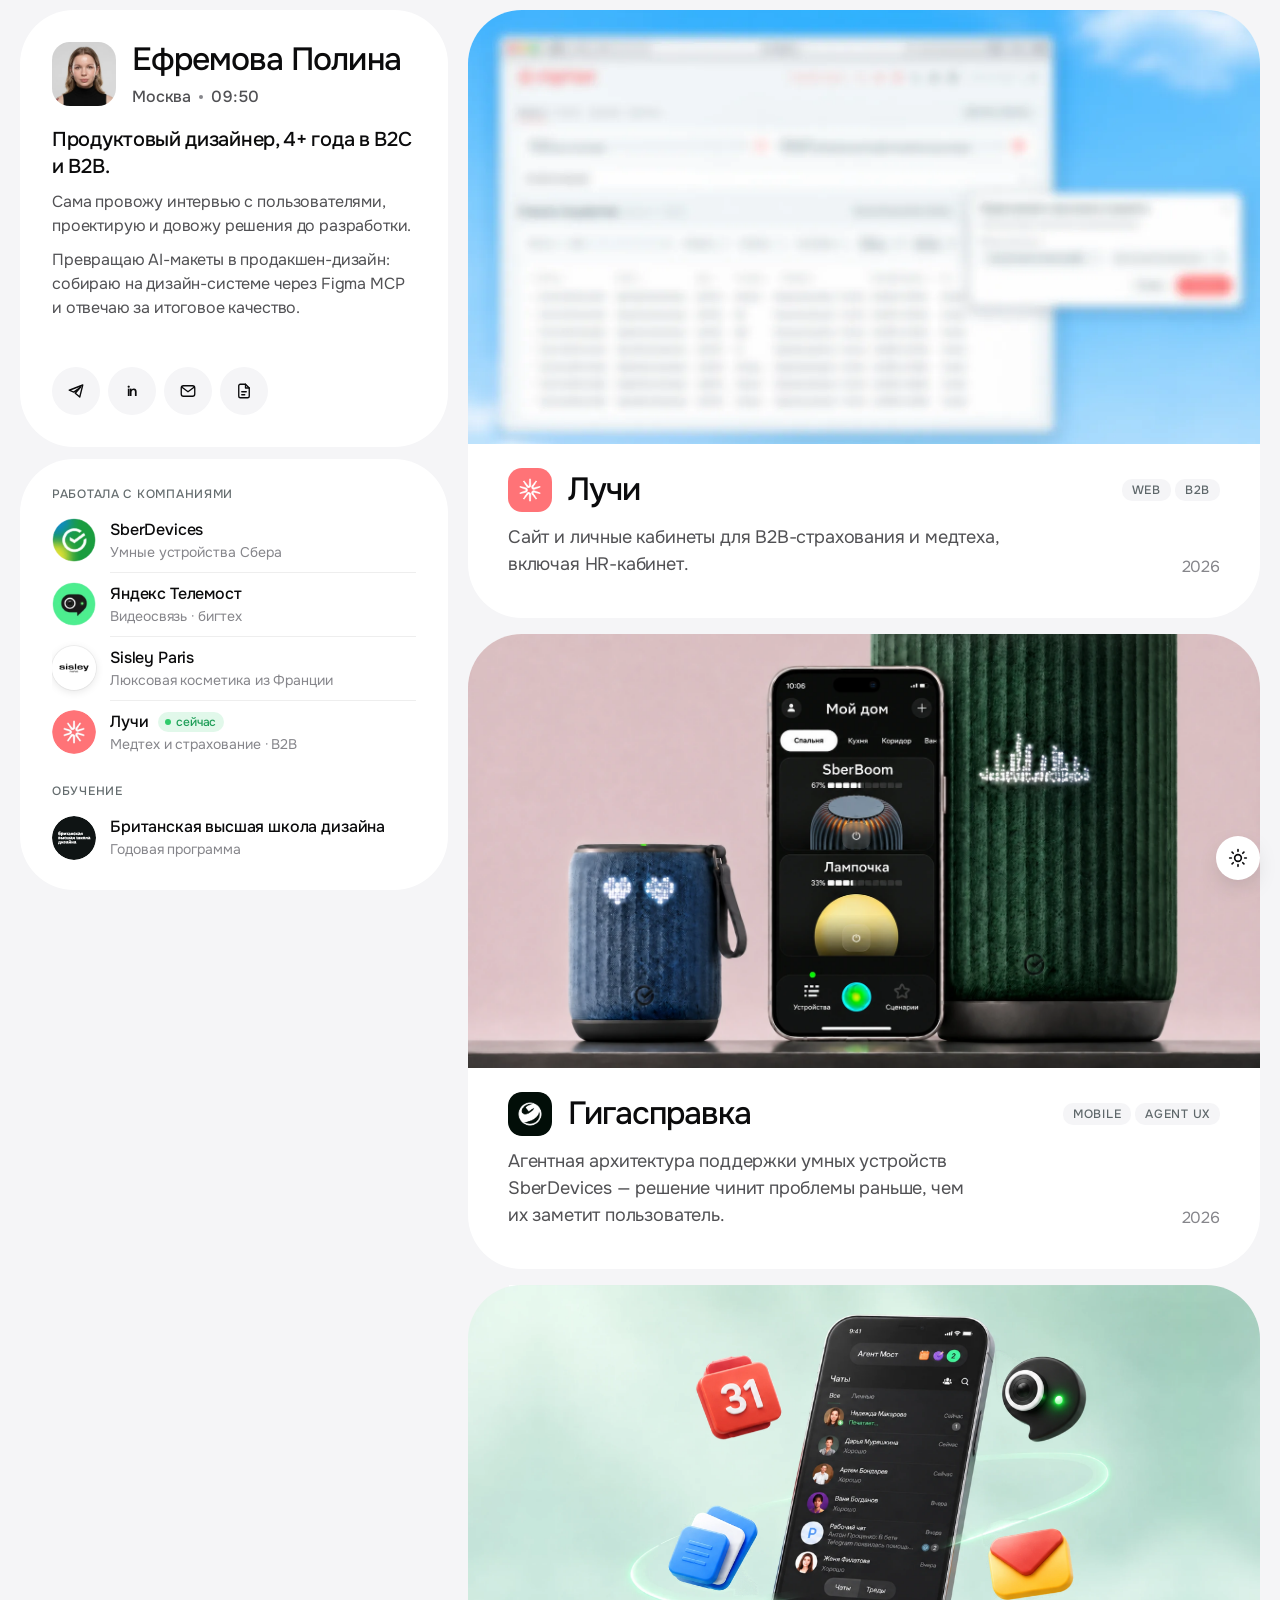
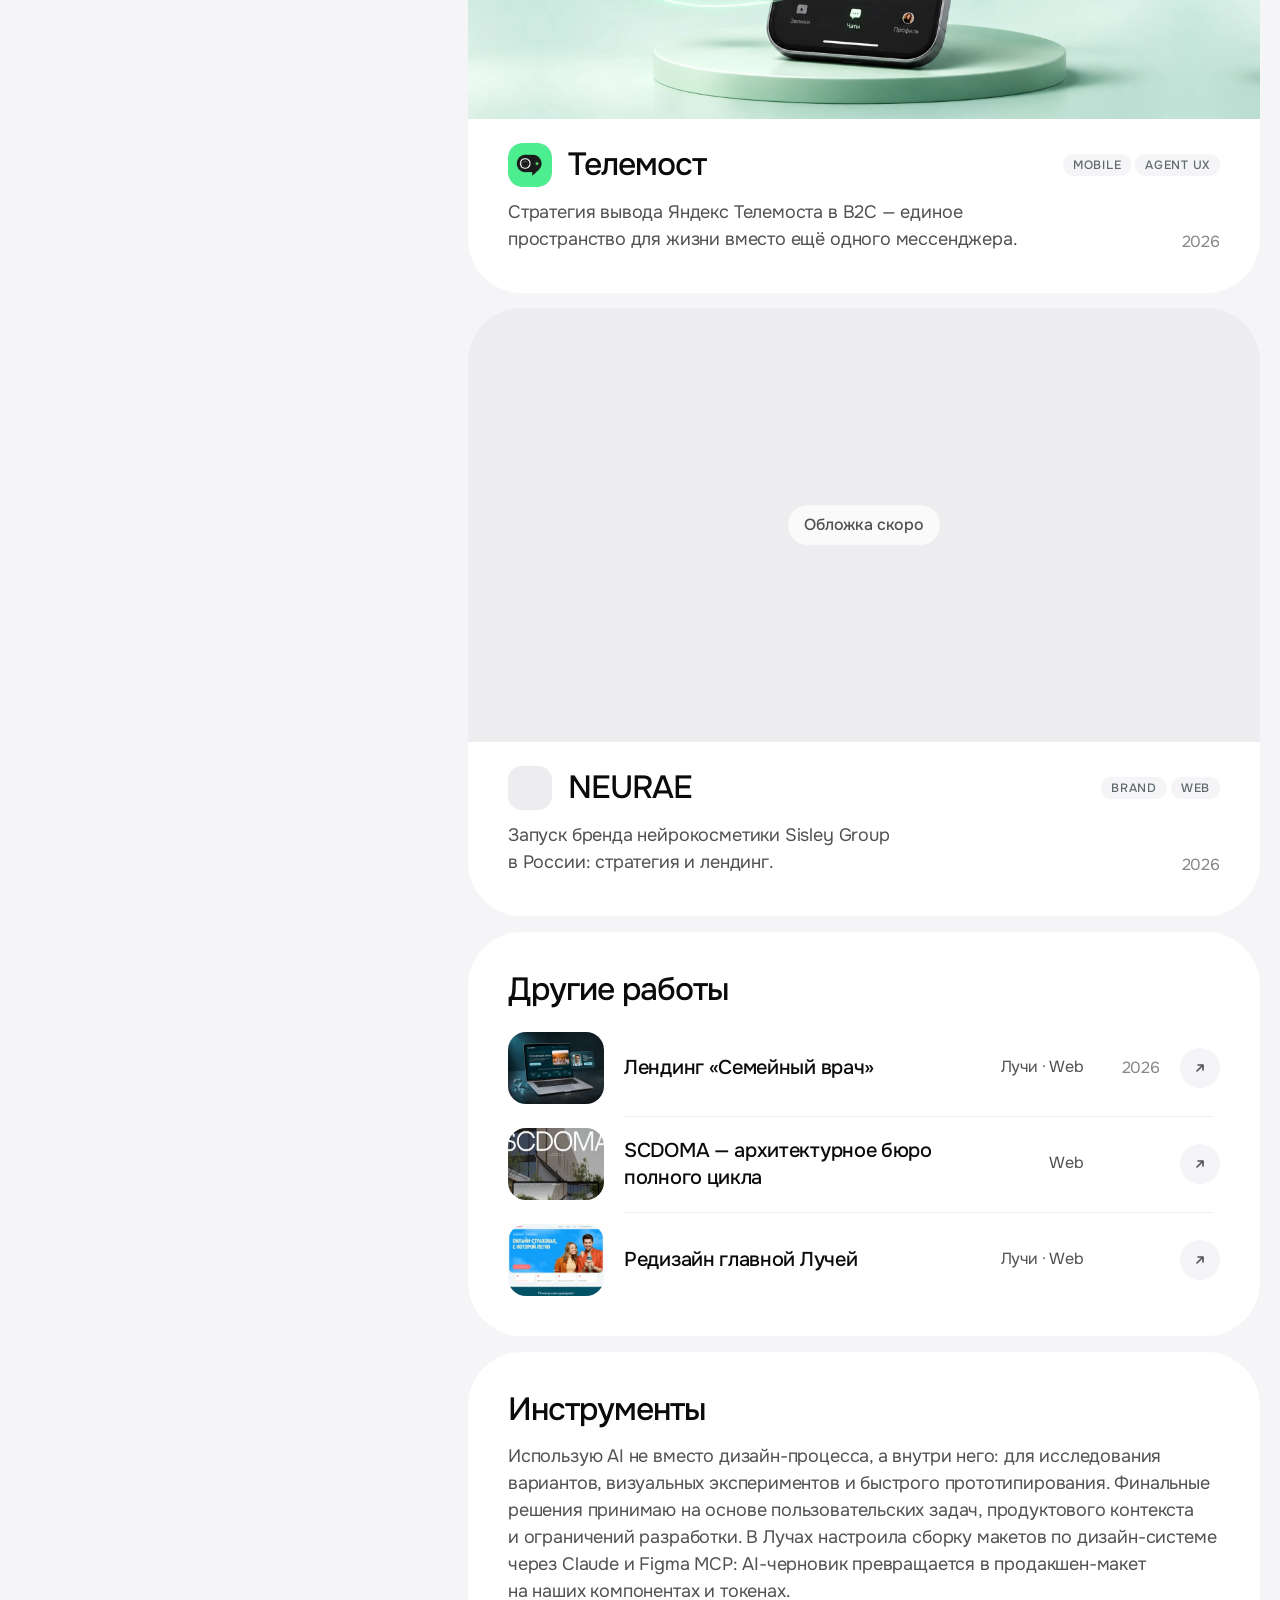
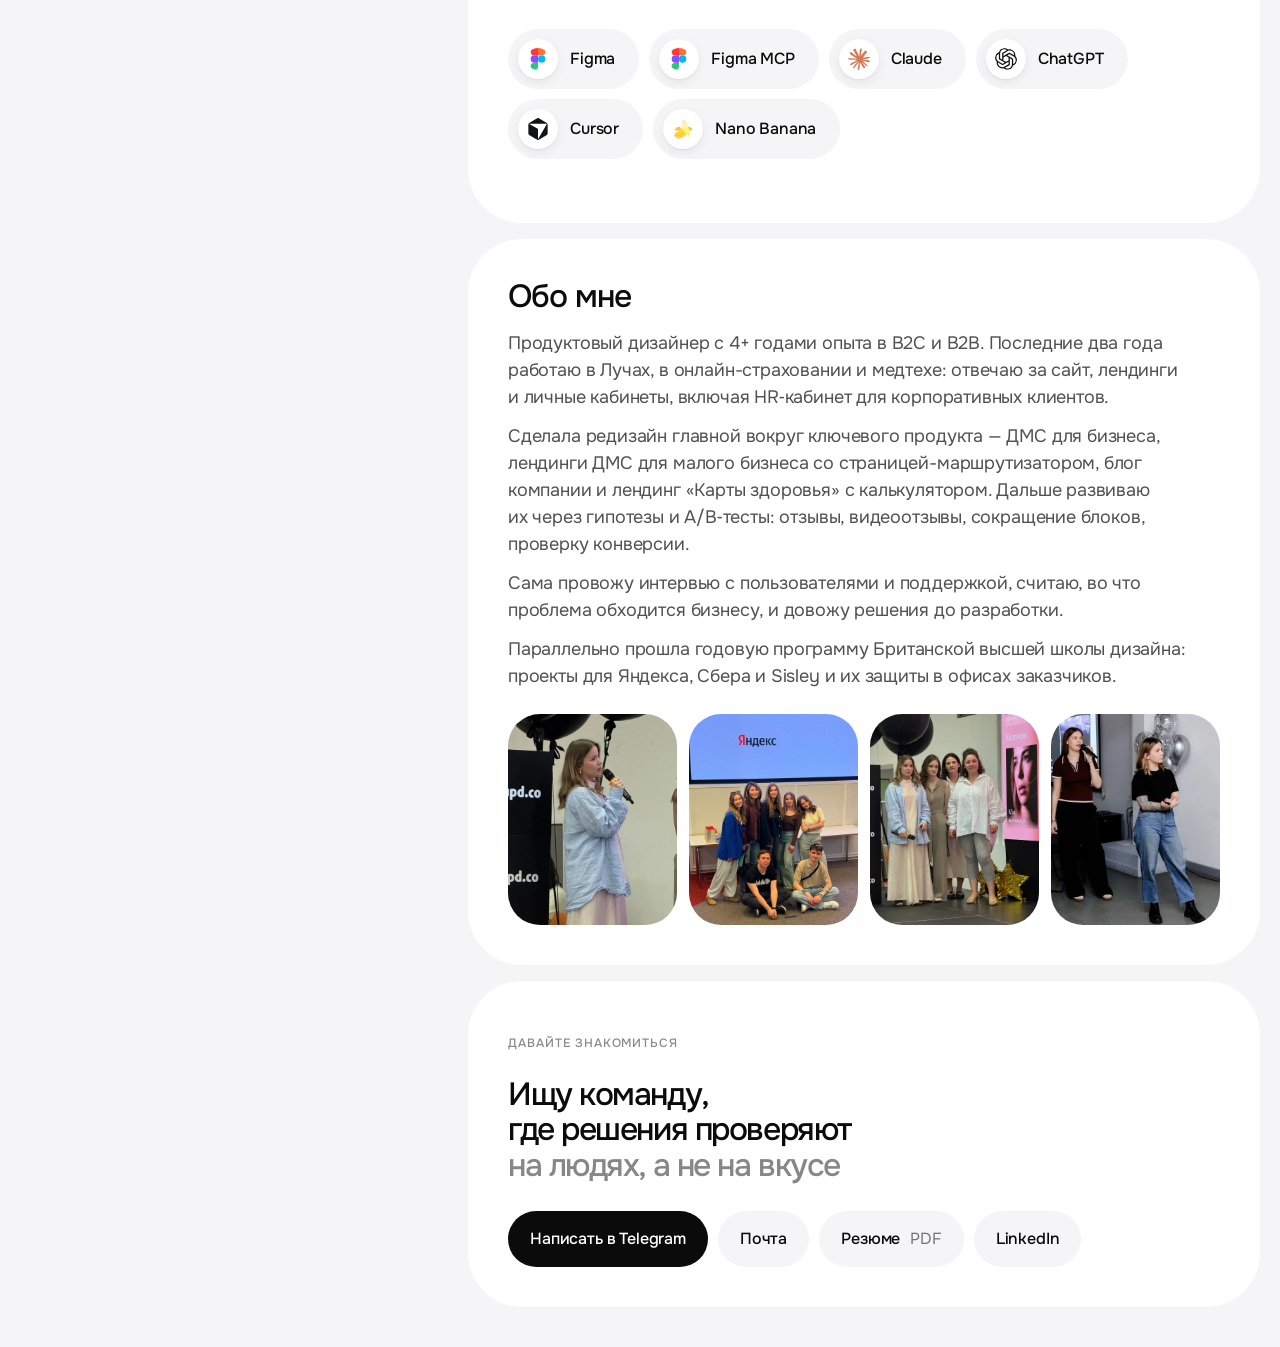
==== commit c2554f69: "Гигасправка: крупный план на главной, средний план в шапке кейса — телефон не обрезается Co-Authored" ====
--- a/index.html
+++ b/index.html
@@ -70,7 +70,7 @@
 
     <a class="case card" href="giga-case.html">
       <div class="media"><div class="m-tags" aria-hidden="true"><span>Mobile</span><span>Agent UX</span></div>
-        <img class="gc-cv" src="assets/img/giga/cover-new.webp" srcset="assets/img/giga/cover-new-sm.webp 836w, assets/img/giga/cover-new.webp 1672w" sizes="(max-width:760px) 100vw, 950px" alt="Приложение «Мой дом» на телефоне между колонками SberBoom: карточки колонки и лампочки с уровнем заряда" decoding="async">
+        <img class="gc-cv" src="assets/img/giga/cover-new.webp?v=2" srcset="assets/img/giga/cover-new-sm.webp?v=2 836w, assets/img/giga/cover-new.webp?v=2 1672w" sizes="(max-width:760px) 100vw, 950px" alt="Приложение «Мой дом» на телефоне между колонками SberBoom: карточки колонки и лампочки с уровнем заряда" decoding="async">
       </div>
       <div class="body">
         <div class="name"><img src="assets/img/giga/app-icon.png" alt=""><h2>Гигасправка</h2></div><span class="short">Агент чинит раньше, чем вы&nbsp;заметите</span>
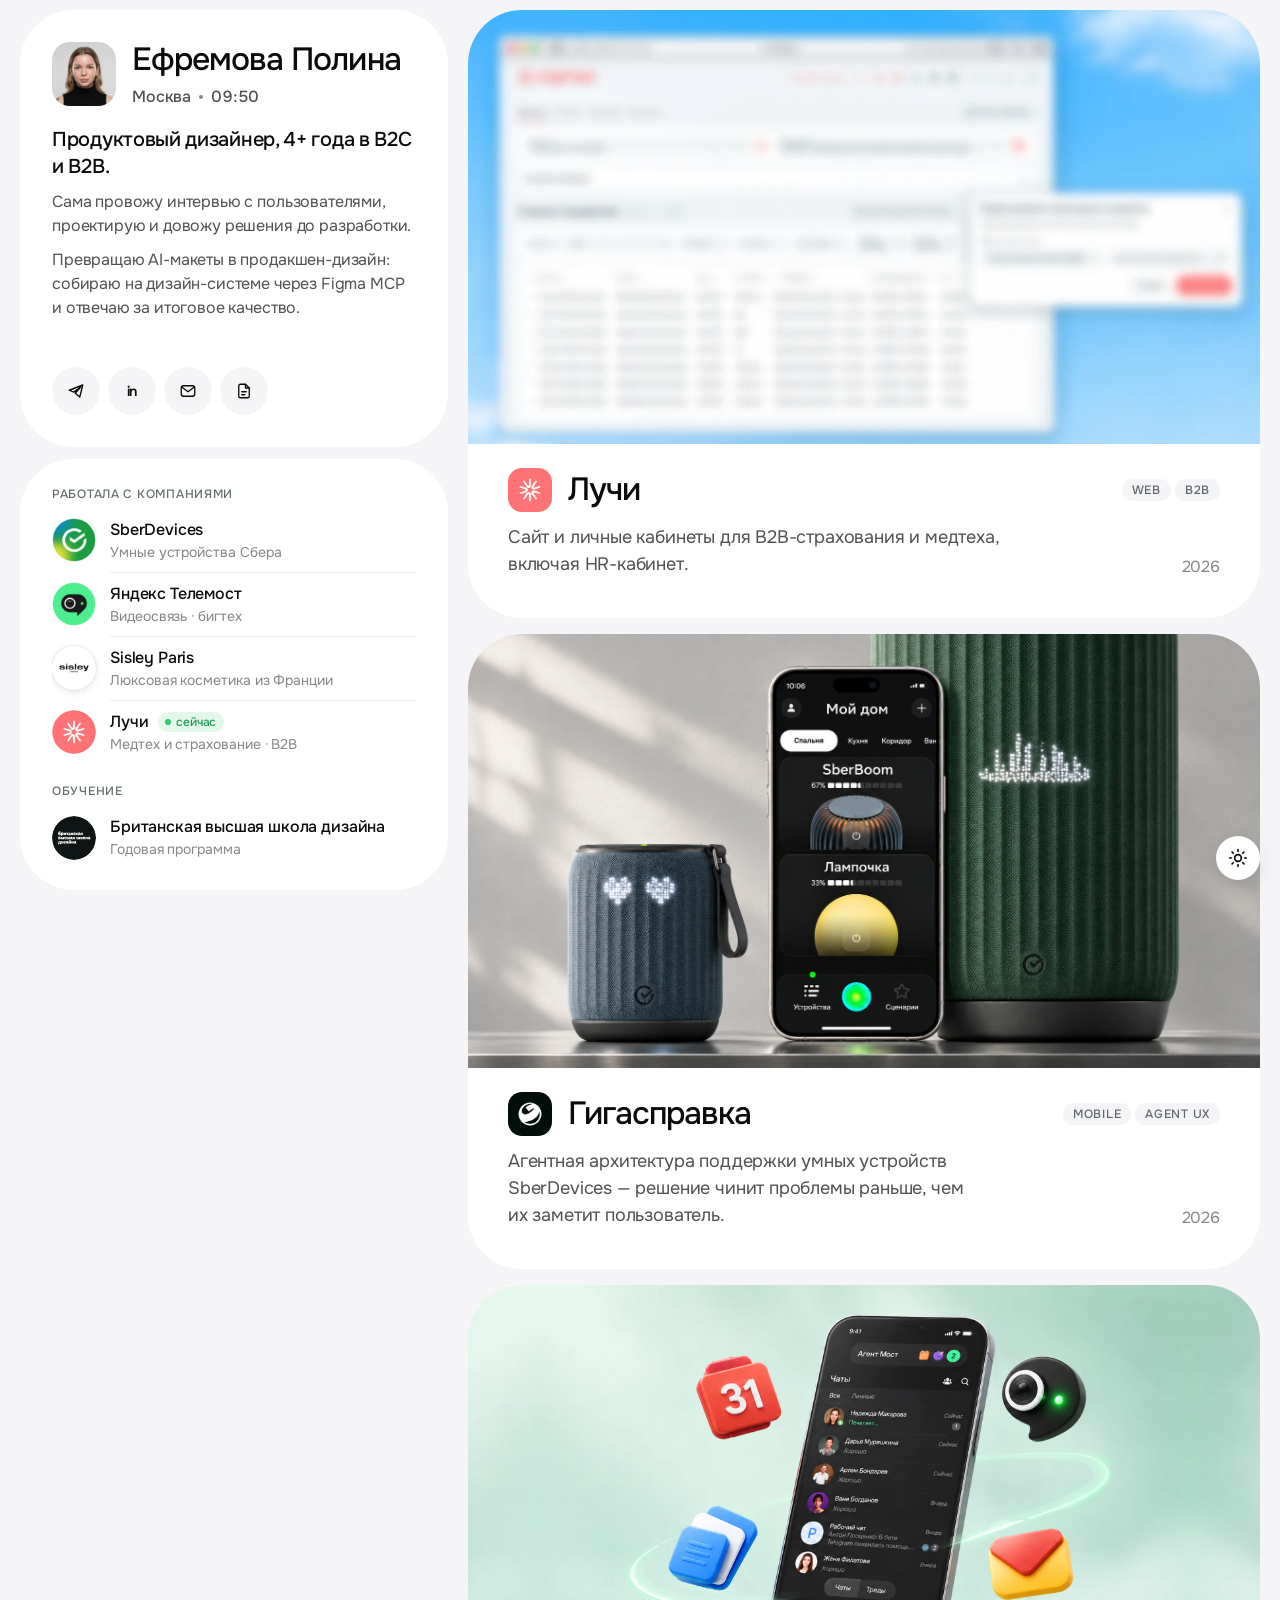
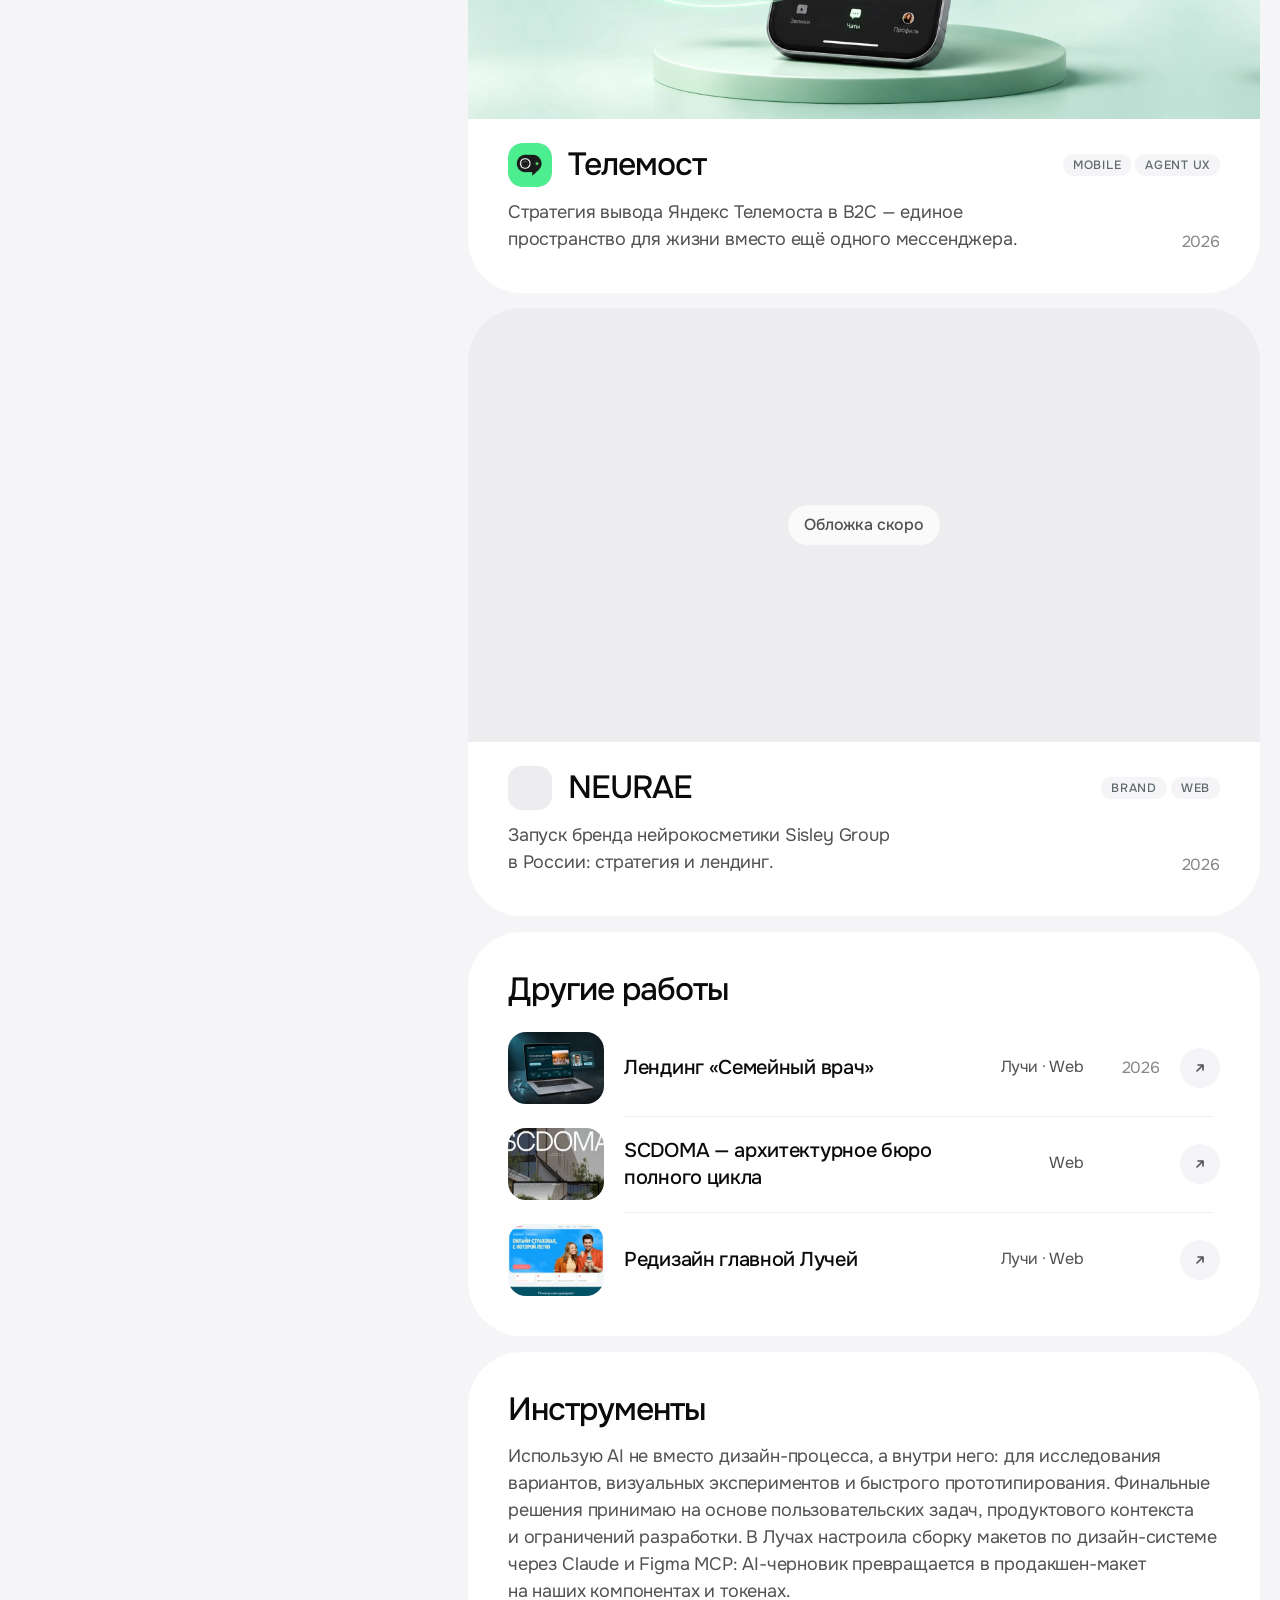
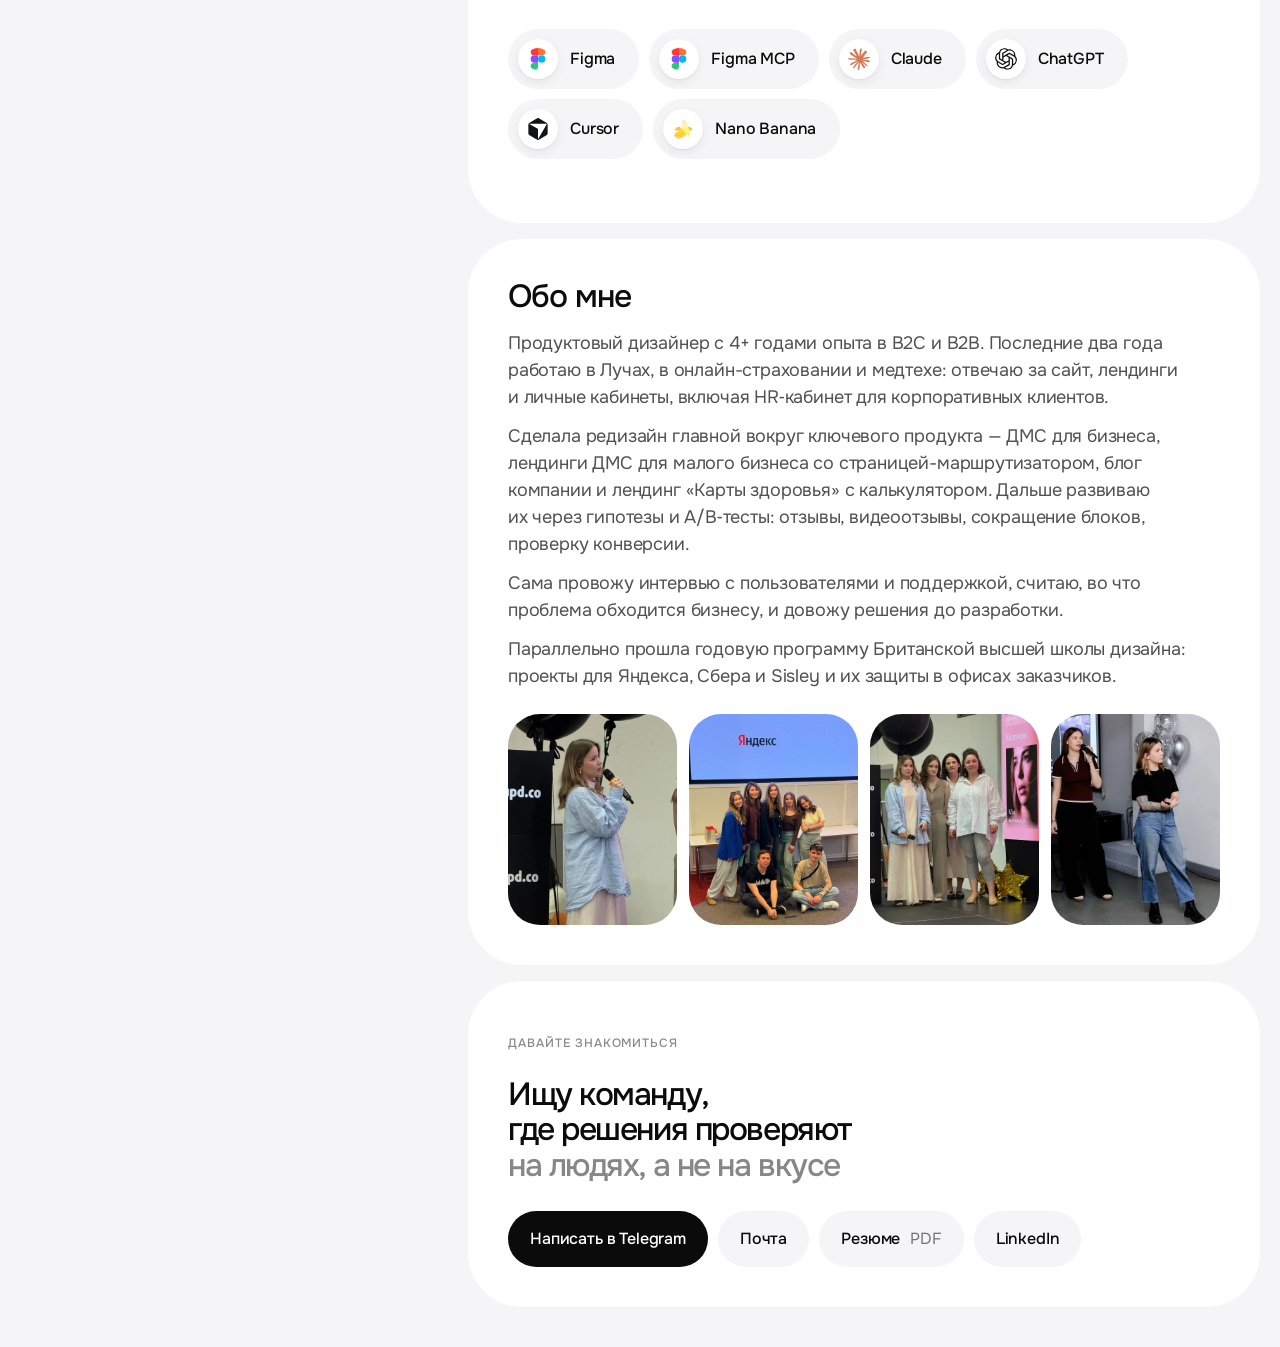
==== commit f8593dea: "Гигасправка: обновлённая обложка (серый фон со светом) на главной и в шапке кейса Co-Authored-By: Cl" ====
--- a/index.html
+++ b/index.html
@@ -70,7 +70,7 @@
 
     <a class="case card" href="giga-case.html">
       <div class="media"><div class="m-tags" aria-hidden="true"><span>Mobile</span><span>Agent UX</span></div>
-        <img class="gc-cv" src="assets/img/giga/cover-new.webp?v=2" srcset="assets/img/giga/cover-new-sm.webp?v=2 836w, assets/img/giga/cover-new.webp?v=2 1672w" sizes="(max-width:760px) 100vw, 950px" alt="Приложение «Мой дом» на телефоне между колонками SberBoom: карточки колонки и лампочки с уровнем заряда" decoding="async">
+        <img class="gc-cv" src="assets/img/giga/cover-new.webp?v=3" srcset="assets/img/giga/cover-new-sm.webp?v=3 836w, assets/img/giga/cover-new.webp?v=3 1672w" sizes="(max-width:760px) 100vw, 950px" alt="Приложение «Мой дом» на телефоне между колонками SberBoom: карточки колонки и лампочки с уровнем заряда" decoding="async">
       </div>
       <div class="body">
         <div class="name"><img src="assets/img/giga/app-icon.png" alt=""><h2>Гигасправка</h2></div><span class="short">Агент чинит раньше, чем вы&nbsp;заметите</span>
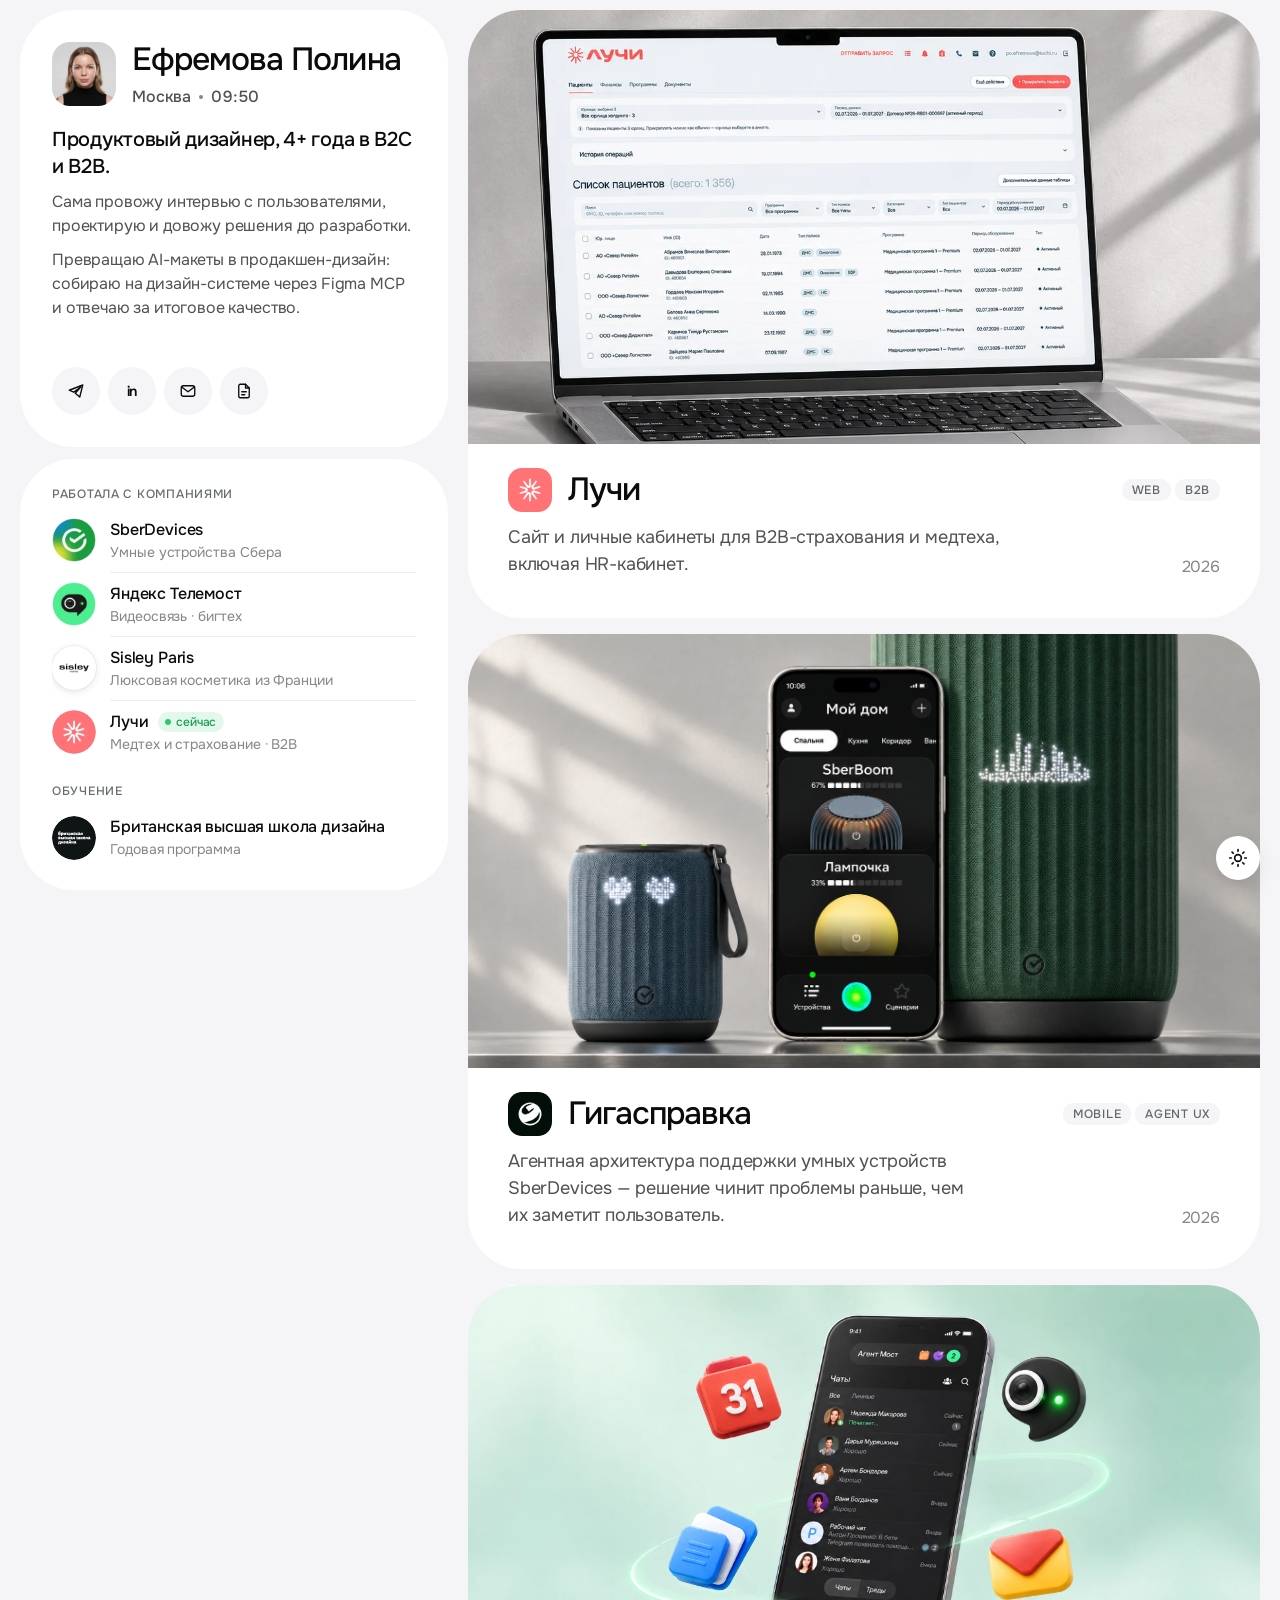
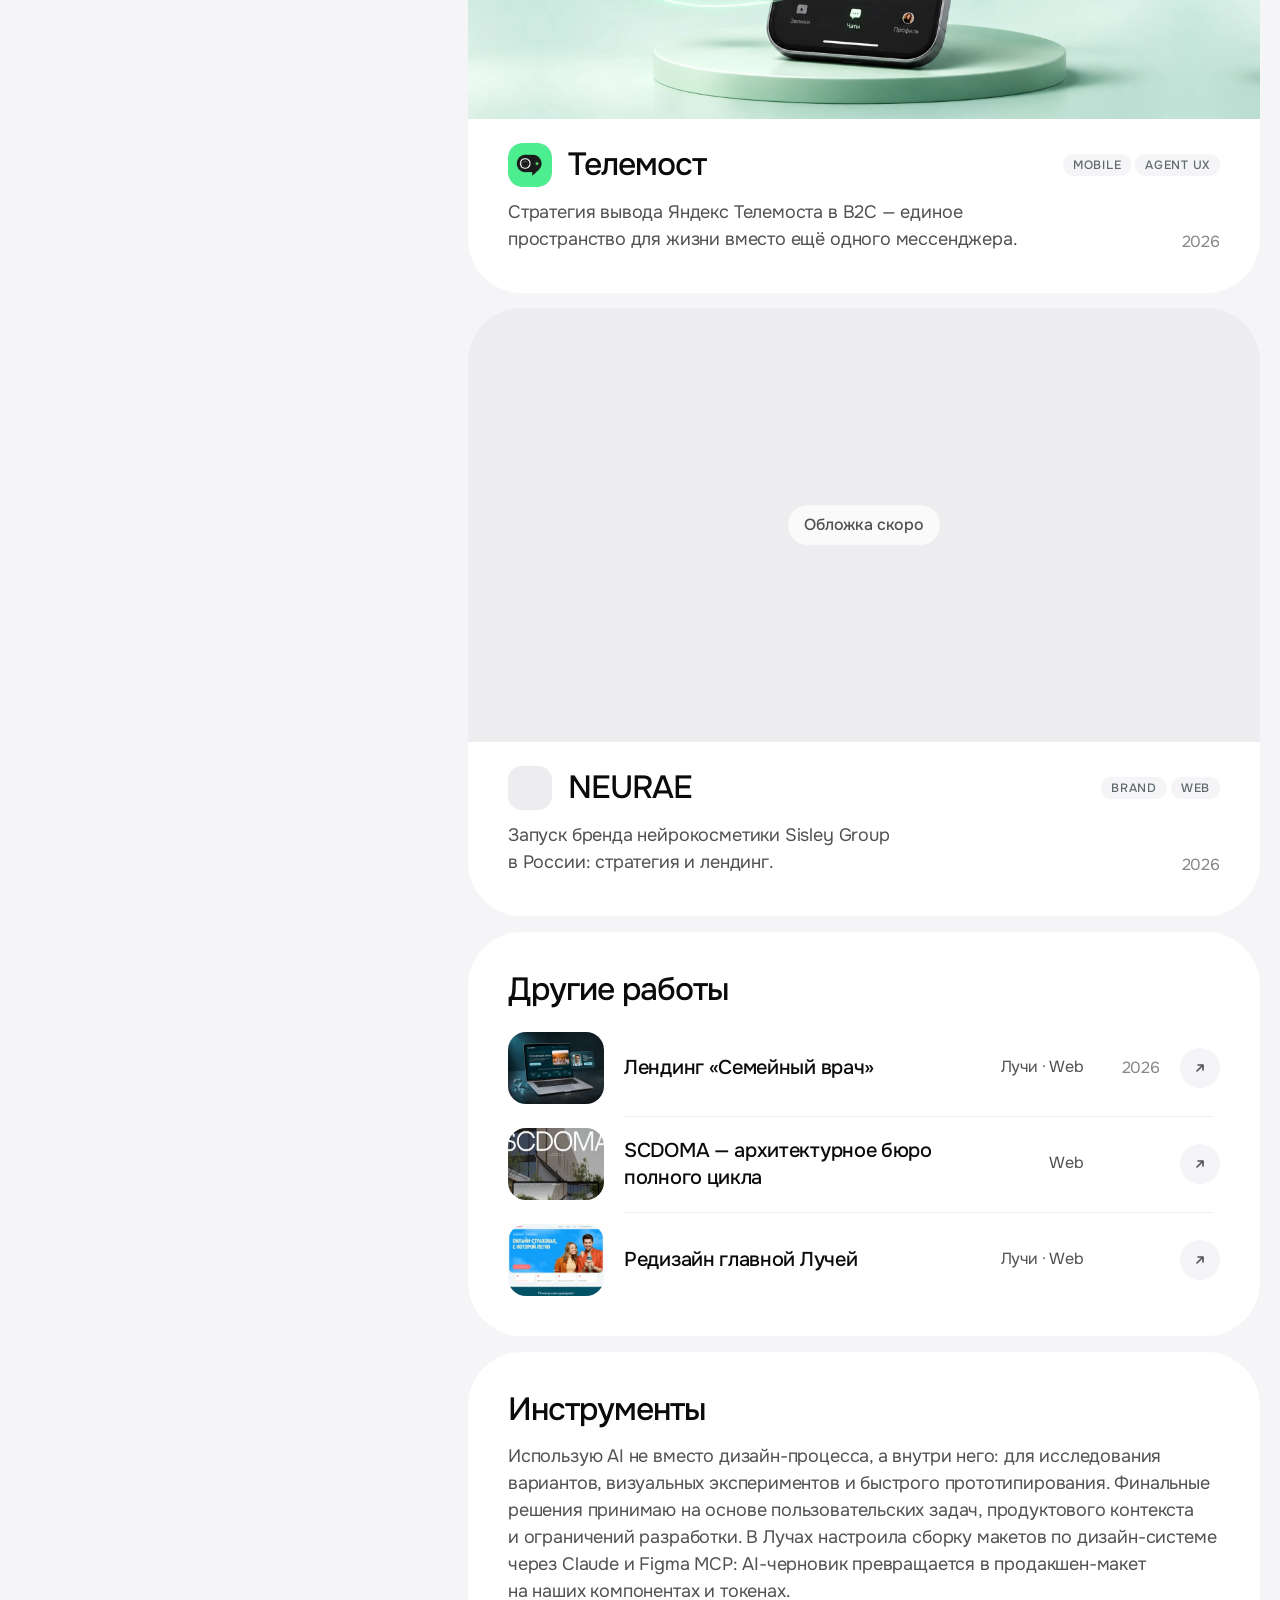
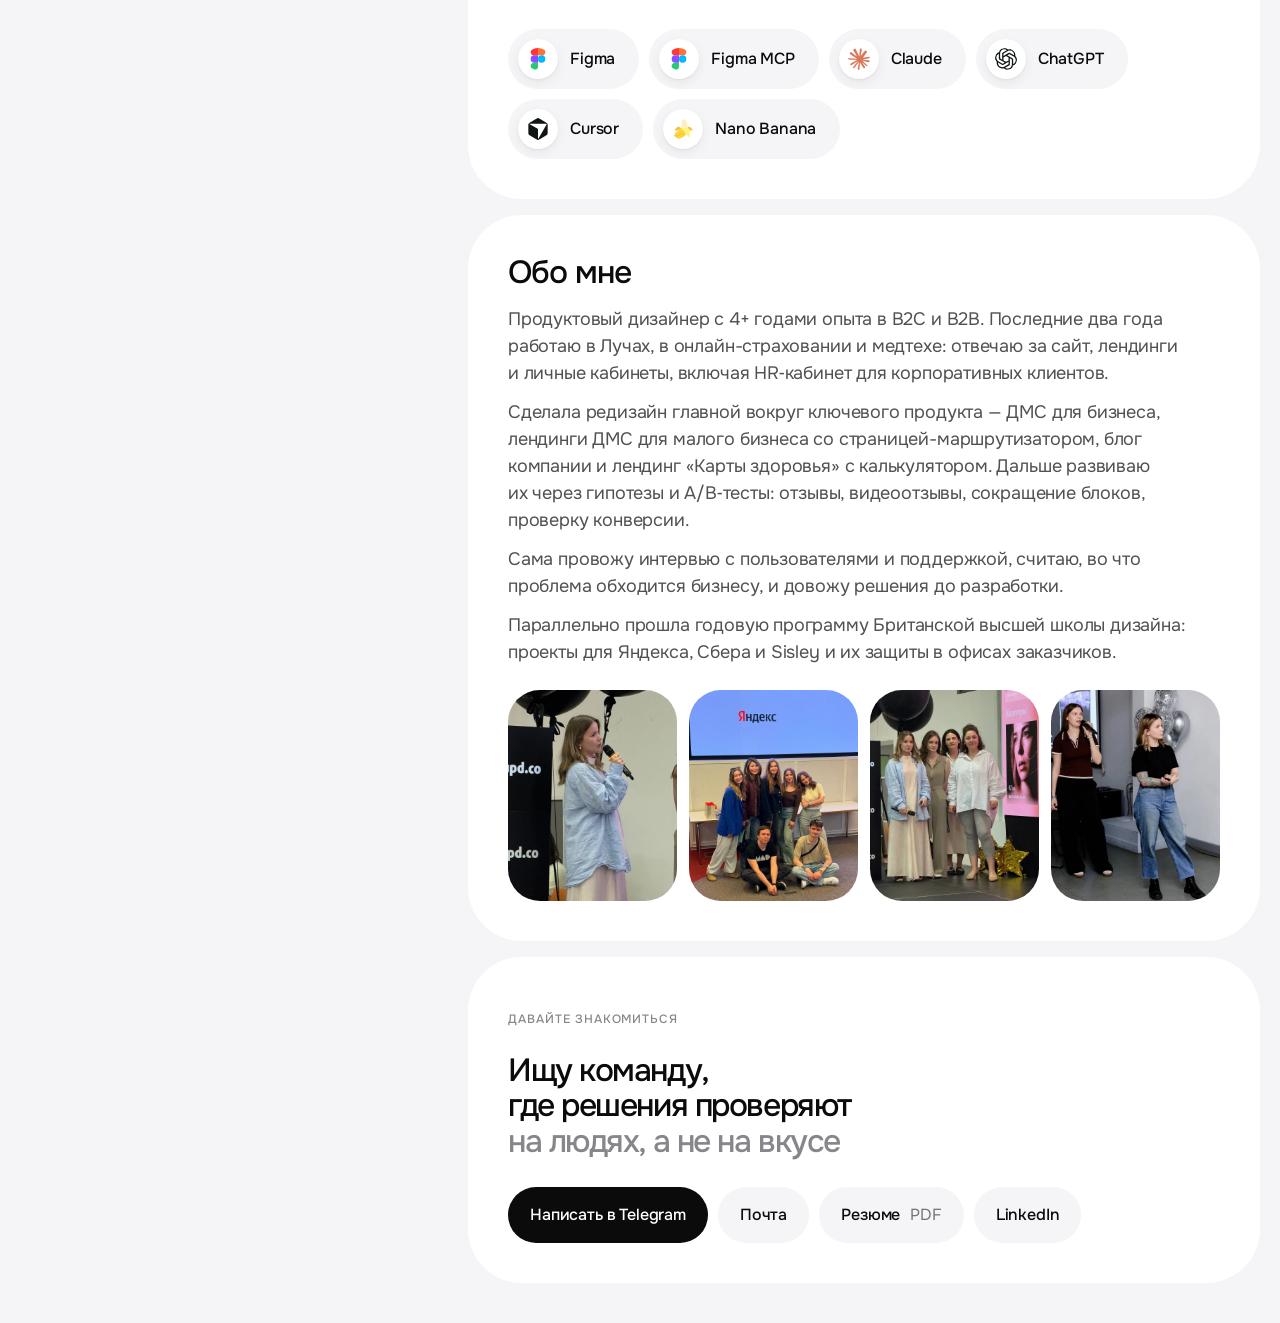
==== commit 19d2bf55: "HR-кабинет: новая обложка — ноутбук со списком пациентов, на главной и в шапке кейса Co-Authored-By:" ====
--- a/index.html
+++ b/index.html
@@ -58,7 +58,7 @@
       <div class="cases-track" id="casesTrack">
     <a class="case card" href="luchi-case.html">
       <div class="media lu-media lu-hr"><div class="m-tags" aria-hidden="true"><span>Web</span><span>B2B</span></div>
-        <img src="assets/img/luchi/cover/hr-cover-blur.webp" alt="Экран HR‑кабинета Лучей: список пациентов и окно редактирования программы" loading="lazy" decoding="async">
+        <img src="assets/img/luchi/cover/hr-laptop-card.webp" alt="HR‑кабинет Лучей на ноутбуке: список пациентов с фильтрами" loading="lazy" decoding="async">
       </div>
       <div class="body">
         <div class="name"><img src="assets/img/luchi/app-icon.png" alt=""><h2>Лучи</h2></div><span class="short">HR‑кабинет для&nbsp;B2B‑страхования</span>
--- a/css/v2.css
+++ b/css/v2.css
@@ -789,3 +789,6 @@
   .m-row em{font-size:var(--fs-c)!important}
   .w-t{font-size:var(--fs-ui)!important;line-height:1.3!important}
 }
+
+/* последний элемент карточки не добавляет свой отступ снизу — у всех карточек отступ одинаковый (40 / 24) */
+.block > .chips:last-child{margin-bottom:0}
--- a/css/proto.css
+++ b/css/proto.css
@@ -500,3 +500,6 @@
 /* Гигасправка: новая обложка — телефон «Мой дом» между колонками SberBoom */
 .case .media > img.gc-cv{object-position:50% 50%}
 @media (max-width:760px){ .cases-track .case .media > img.gc-cv{object-position:49% 50%} }
+/* HR-кабинет: обложка — ноутбук на сером фоне */
+.case .media.lu-media.lu-hr{background:#BAB6B4}
+.case .media.lu-hr > img,.cases-track .case .media.lu-media.lu-hr > img{object-position:50% 50%}
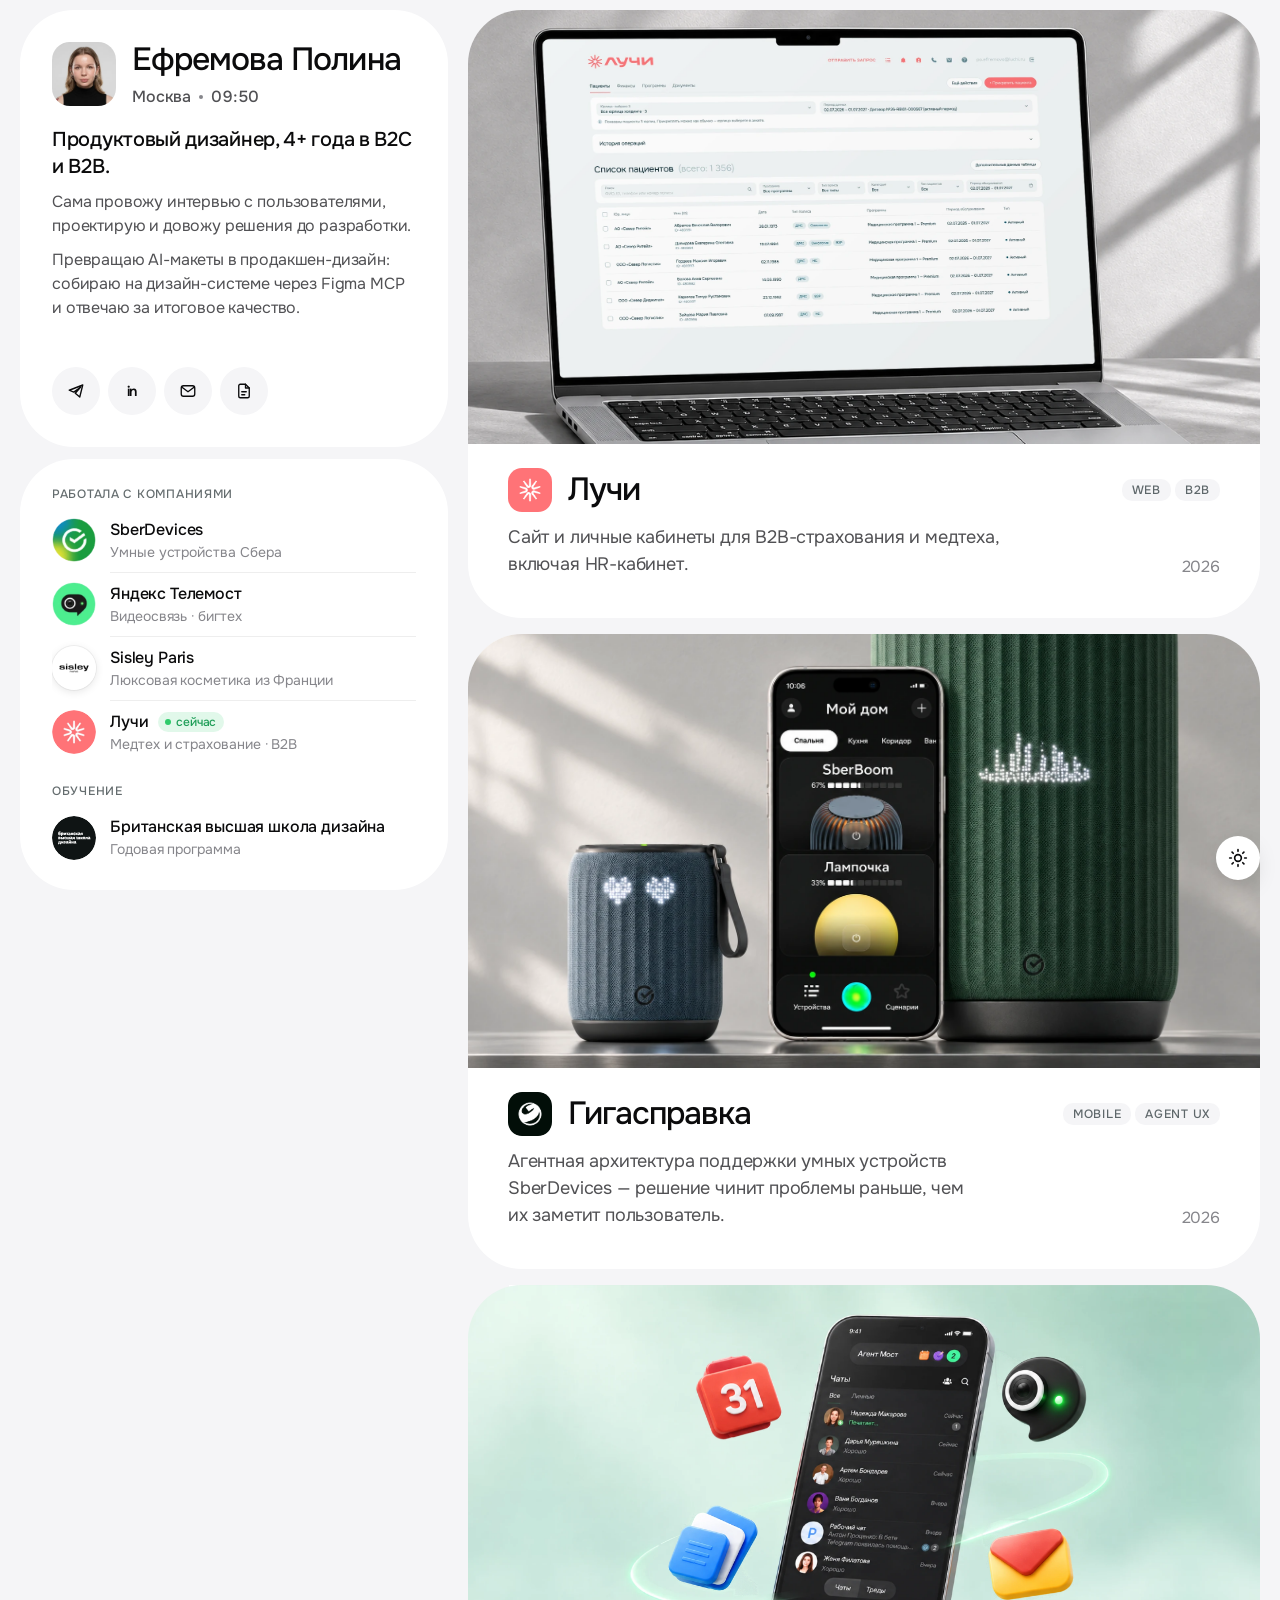
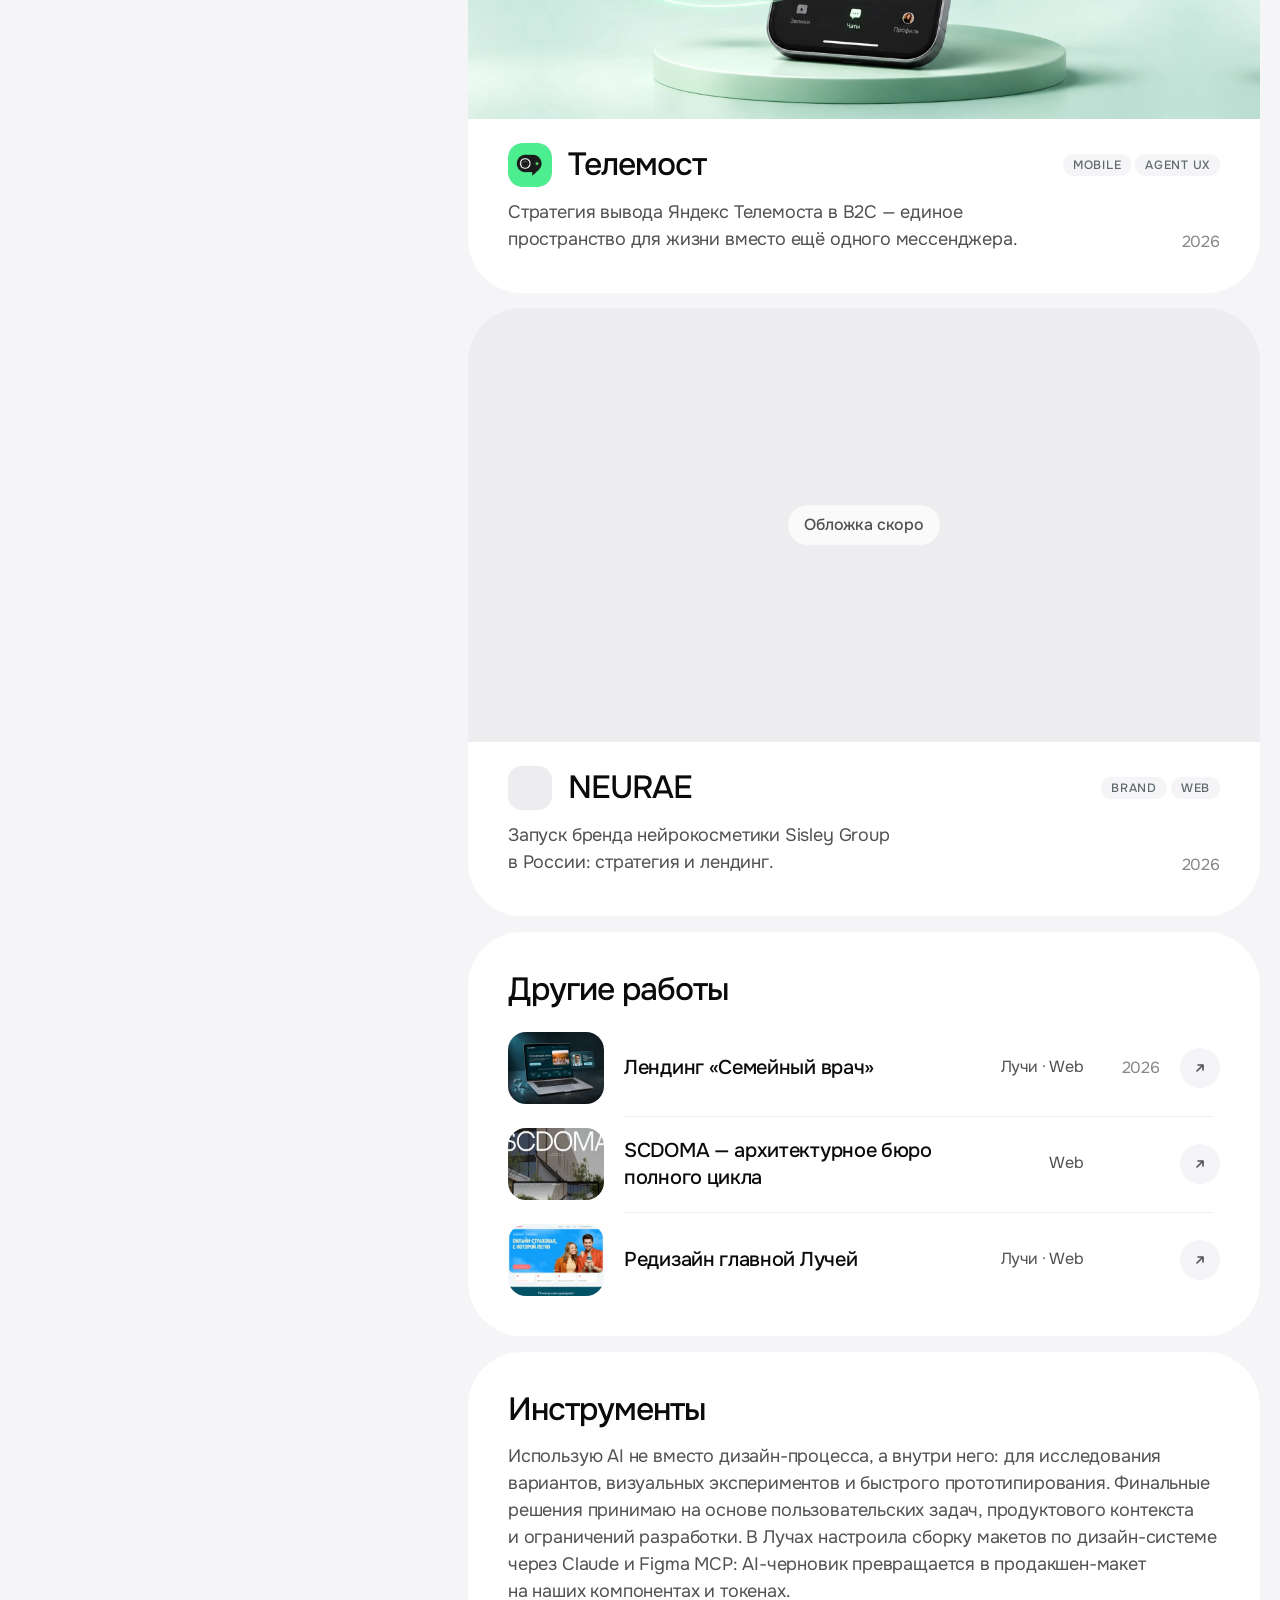
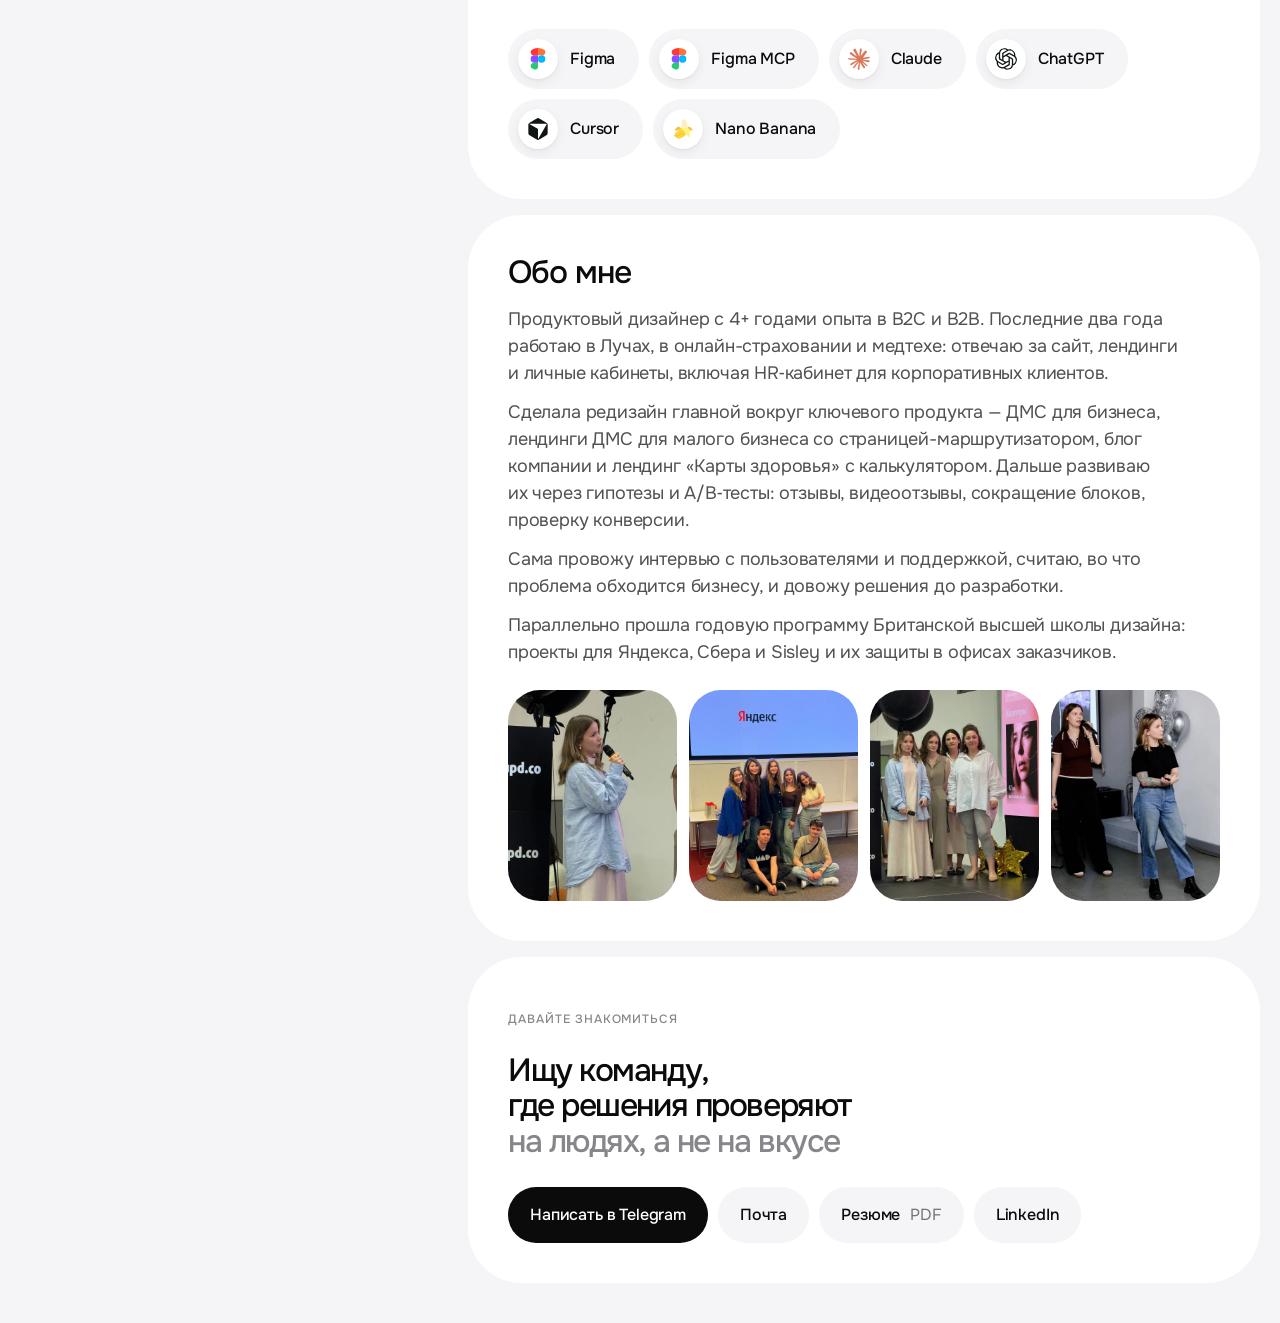
==== commit 56a1a877: "HR-кабинет: обложка в высоком качестве — интерфейс вставлен в мокап заново в полном разрешении Co-Au" ====
--- a/index.html
+++ b/index.html
@@ -58,7 +58,7 @@
       <div class="cases-track" id="casesTrack">
     <a class="case card" href="luchi-case.html">
       <div class="media lu-media lu-hr"><div class="m-tags" aria-hidden="true"><span>Web</span><span>B2B</span></div>
-        <img src="assets/img/luchi/cover/hr-laptop-card.webp" alt="HR‑кабинет Лучей на ноутбуке: список пациентов с фильтрами" loading="lazy" decoding="async">
+        <img src="assets/img/luchi/cover/hr-laptop-card.webp?v=2" alt="HR‑кабинет Лучей на ноутбуке: список пациентов с фильтрами" loading="lazy" decoding="async">
       </div>
       <div class="body">
         <div class="name"><img src="assets/img/luchi/app-icon.png" alt=""><h2>Лучи</h2></div><span class="short">HR‑кабинет для&nbsp;B2B‑страхования</span>
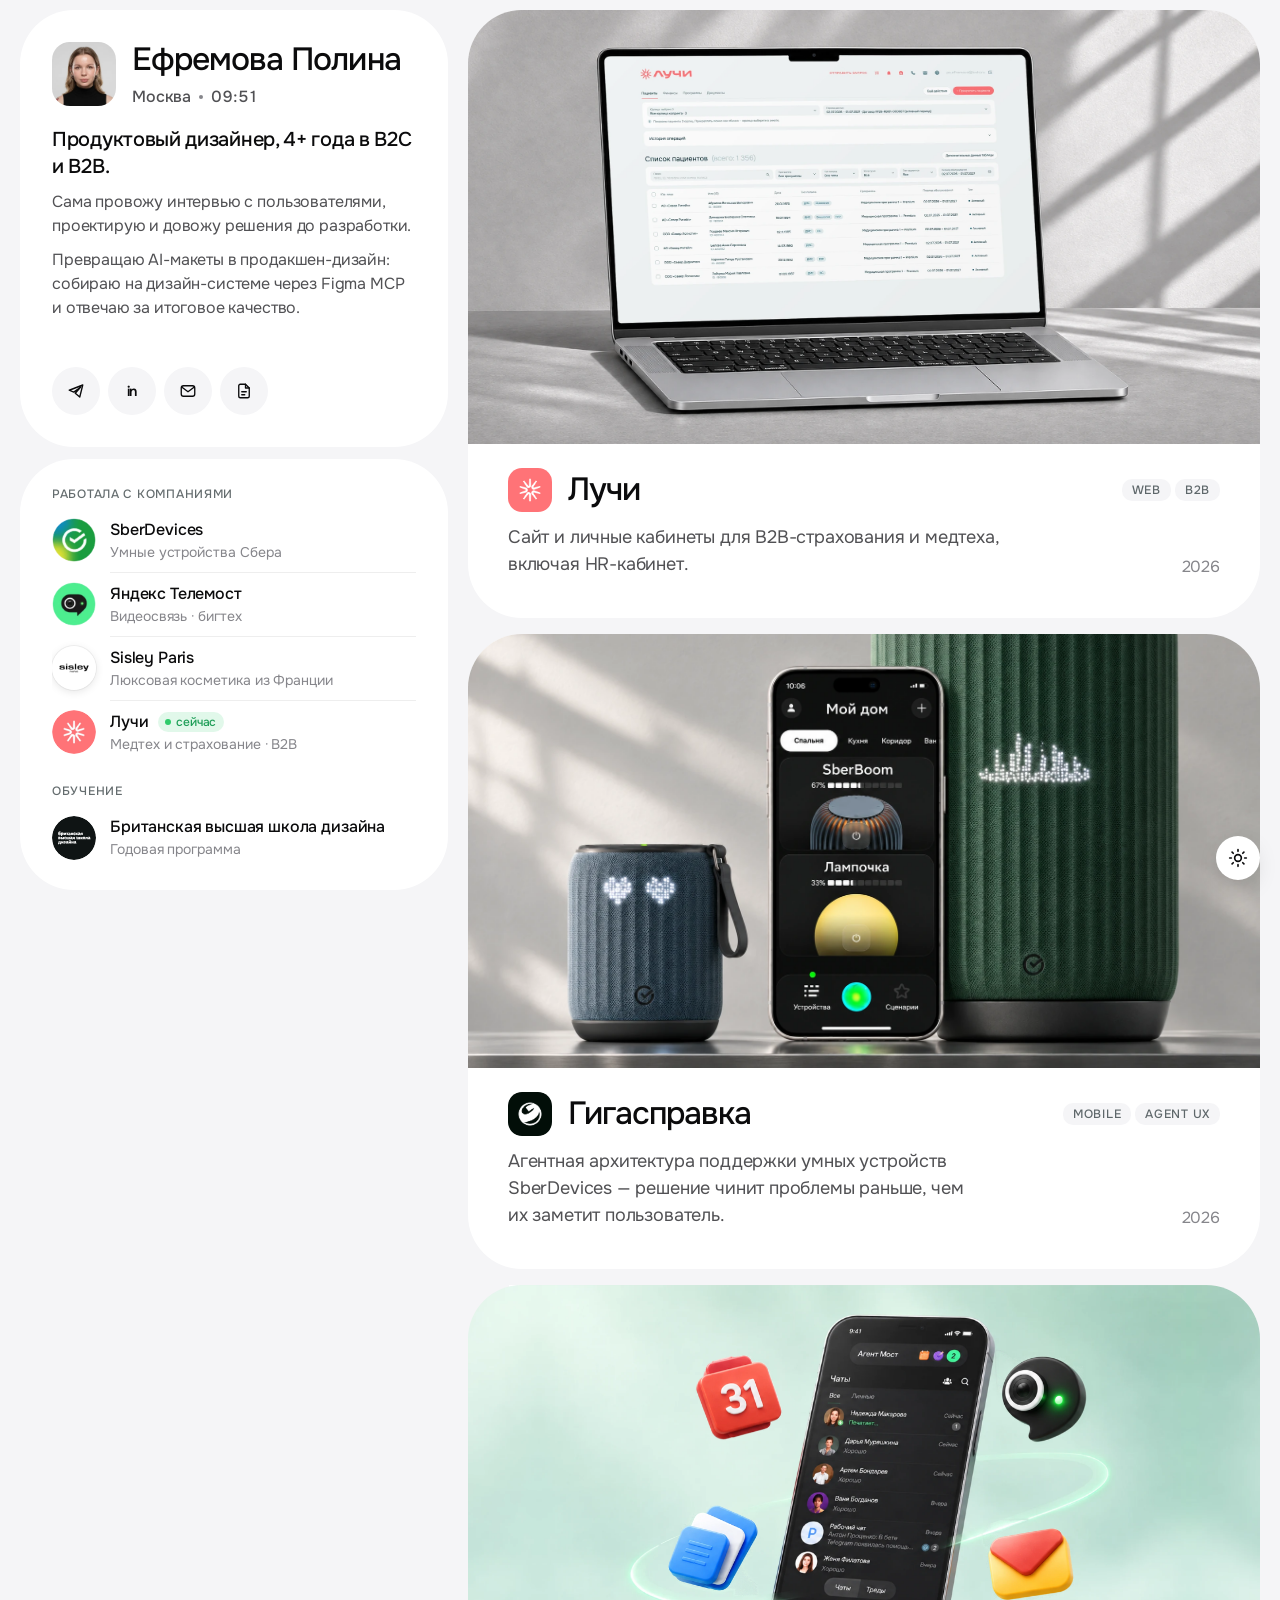
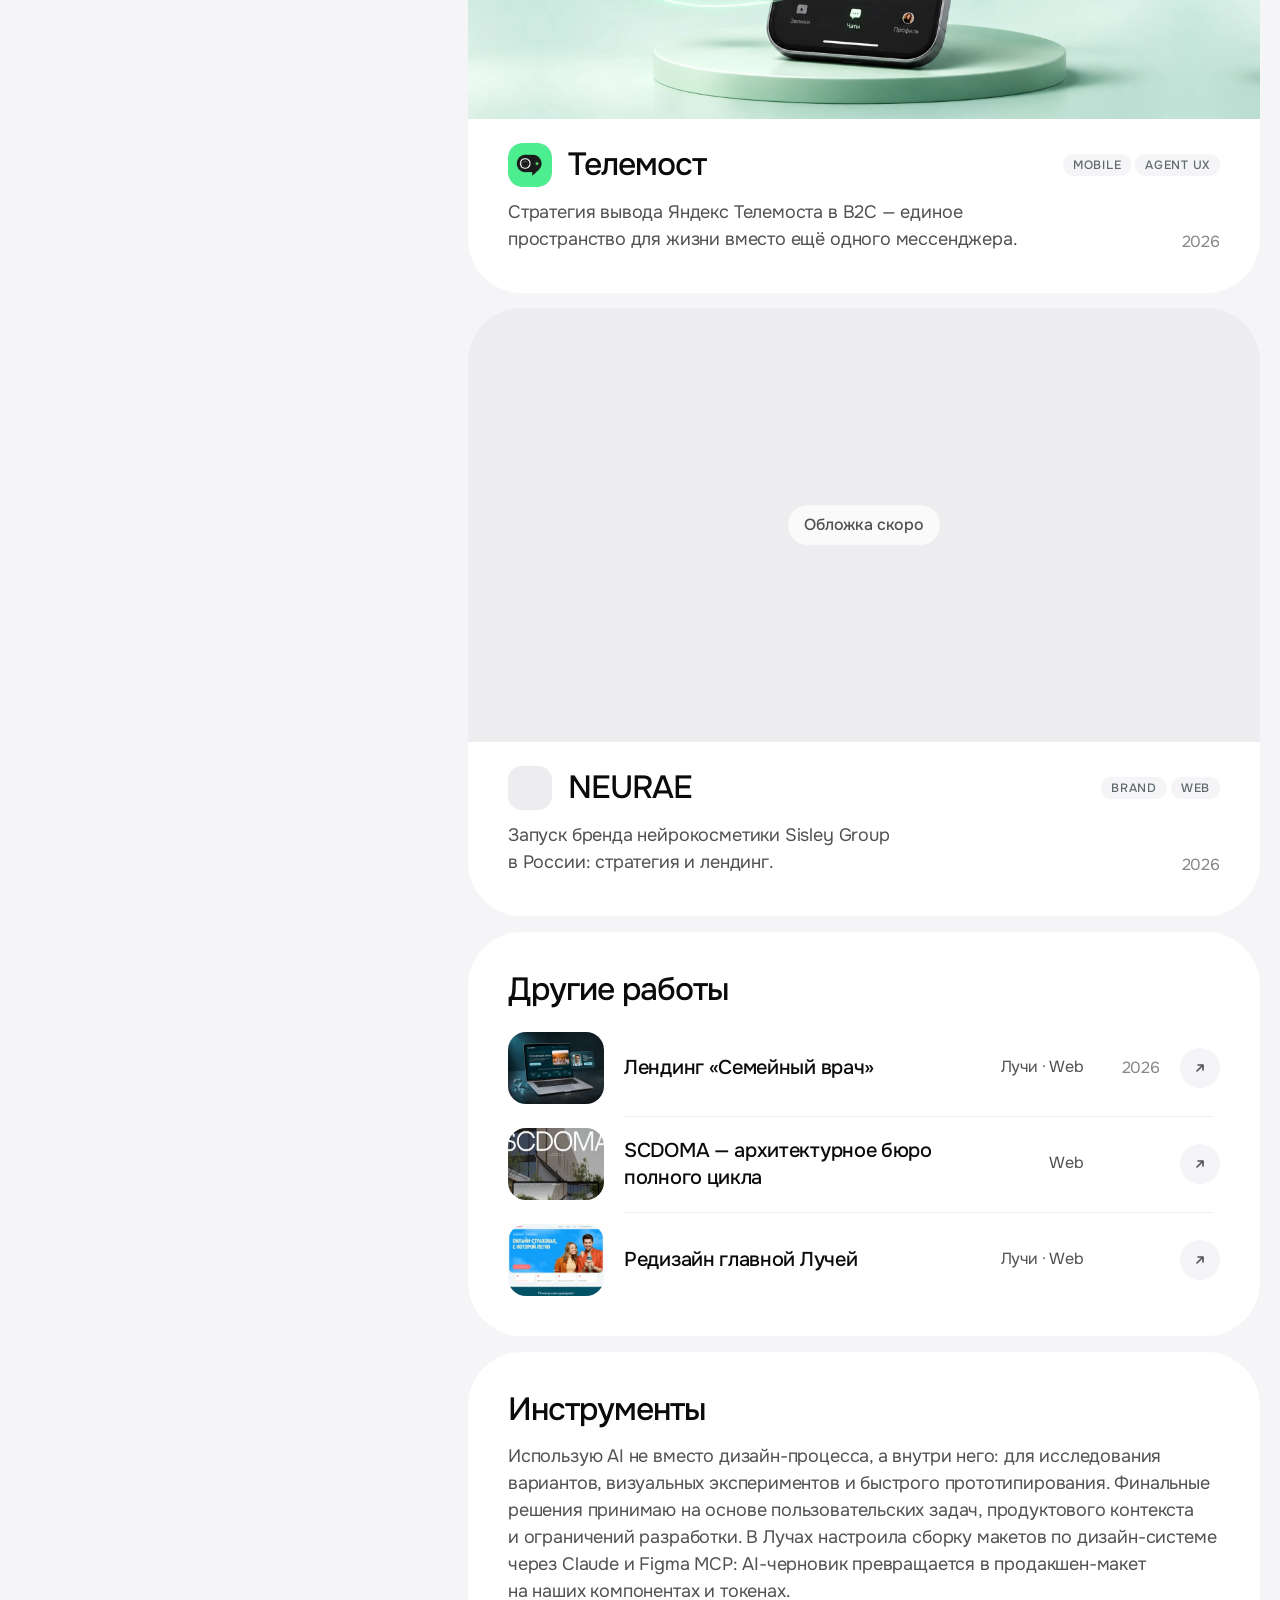
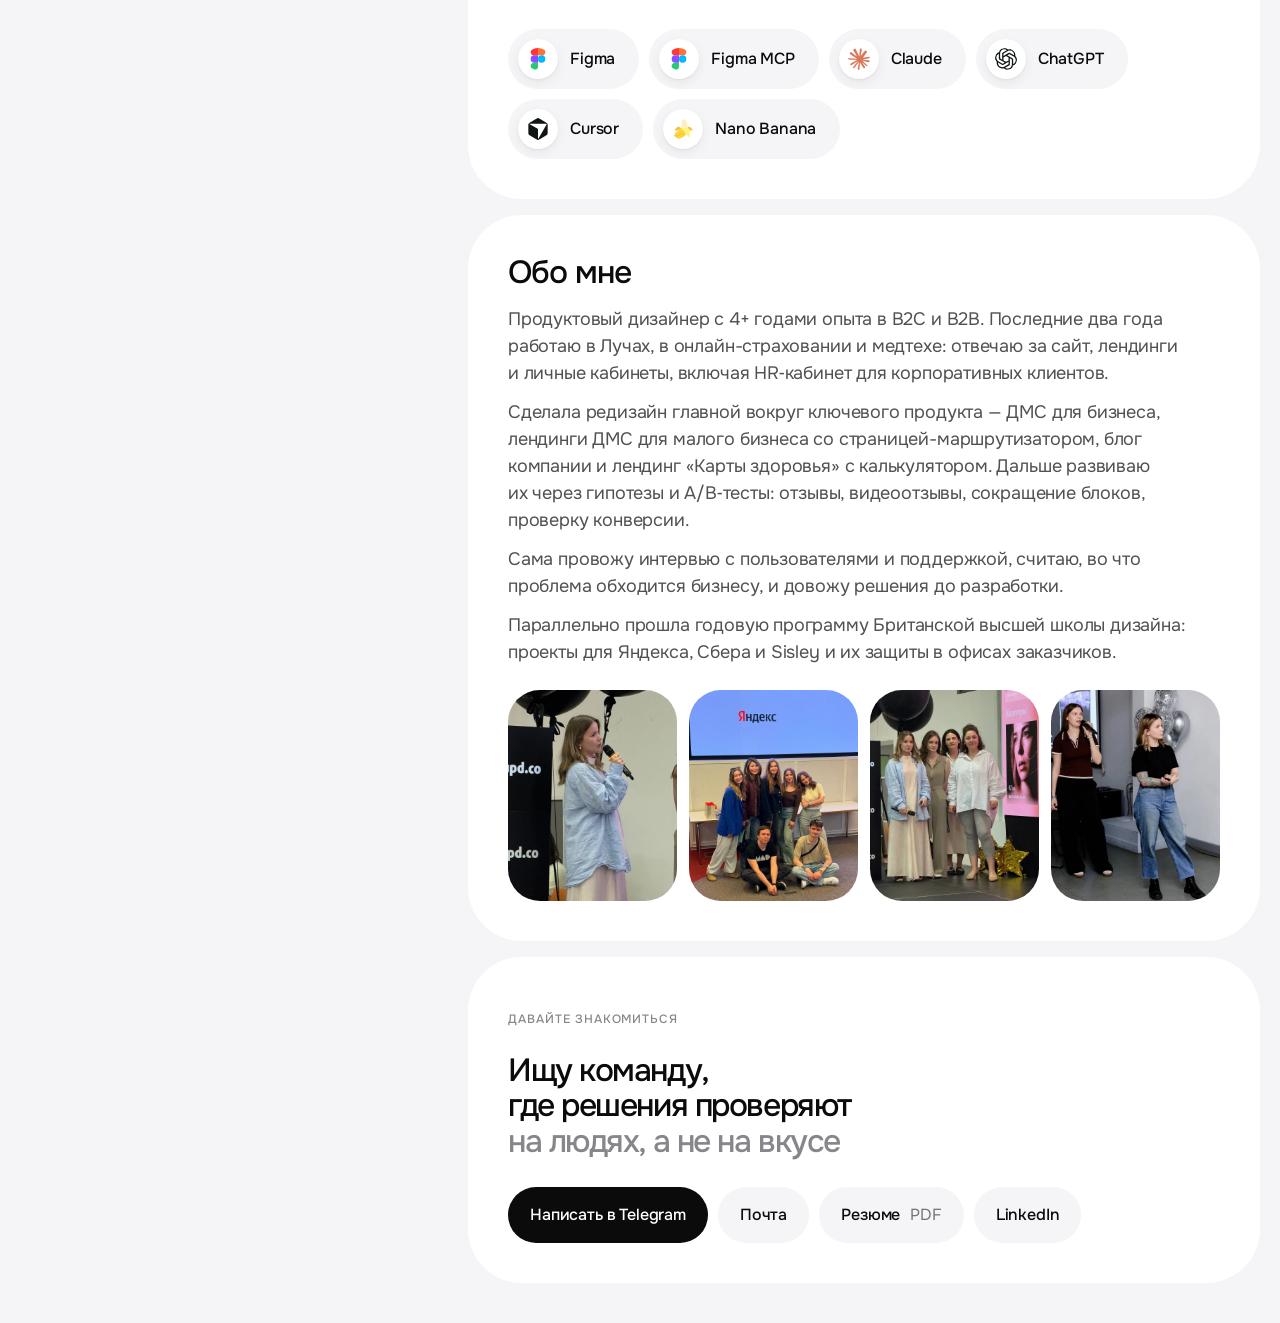
==== commit 59a8e94d: "HR-кабинет: обложка свободнее — ноутбук целиком, с воздухом сверху и снизу Co-Authored-By: Claude Op" ====
--- a/index.html
+++ b/index.html
@@ -58,7 +58,7 @@
       <div class="cases-track" id="casesTrack">
     <a class="case card" href="luchi-case.html">
       <div class="media lu-media lu-hr"><div class="m-tags" aria-hidden="true"><span>Web</span><span>B2B</span></div>
-        <img src="assets/img/luchi/cover/hr-laptop-card.webp?v=2" alt="HR‑кабинет Лучей на ноутбуке: список пациентов с фильтрами" loading="lazy" decoding="async">
+        <img src="assets/img/luchi/cover/hr-laptop-card.webp?v=3" alt="HR‑кабинет Лучей на ноутбуке: список пациентов с фильтрами" loading="lazy" decoding="async">
       </div>
       <div class="body">
         <div class="name"><img src="assets/img/luchi/app-icon.png" alt=""><h2>Лучи</h2></div><span class="short">HR‑кабинет для&nbsp;B2B‑страхования</span>
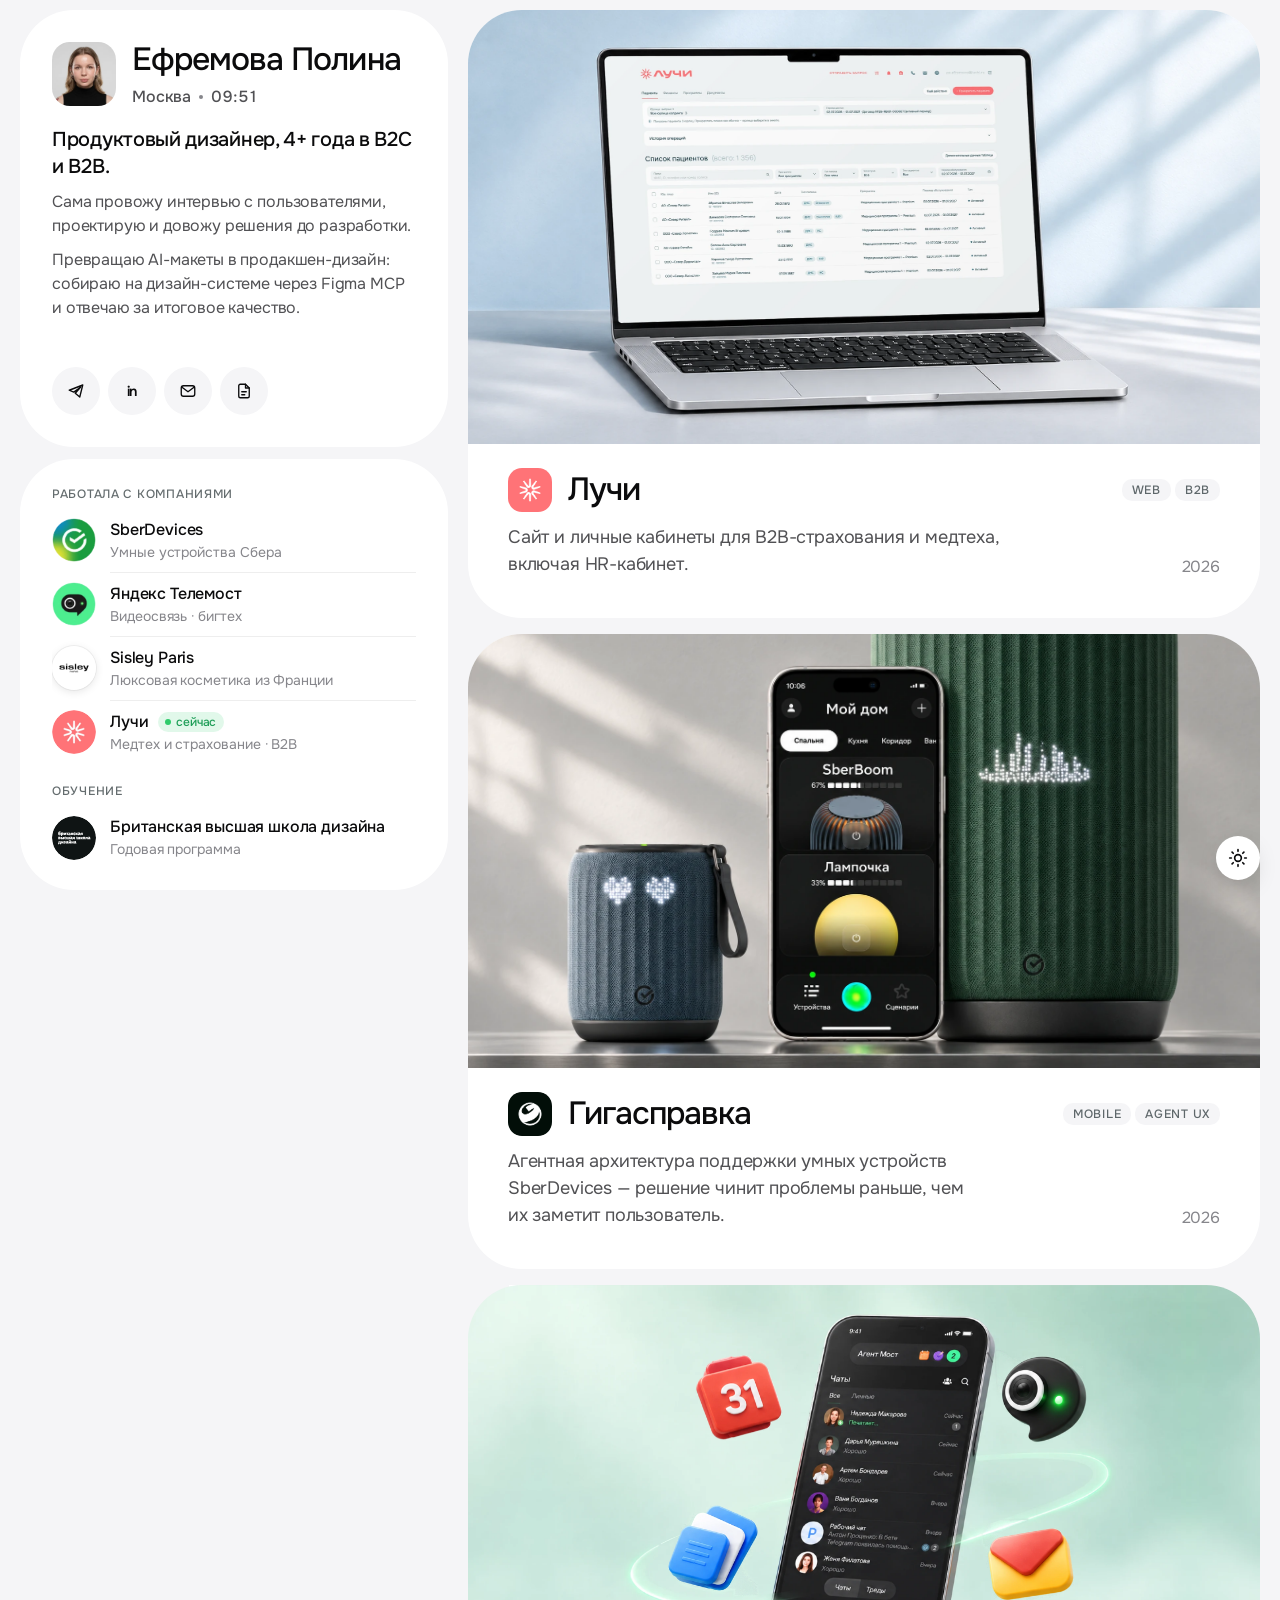
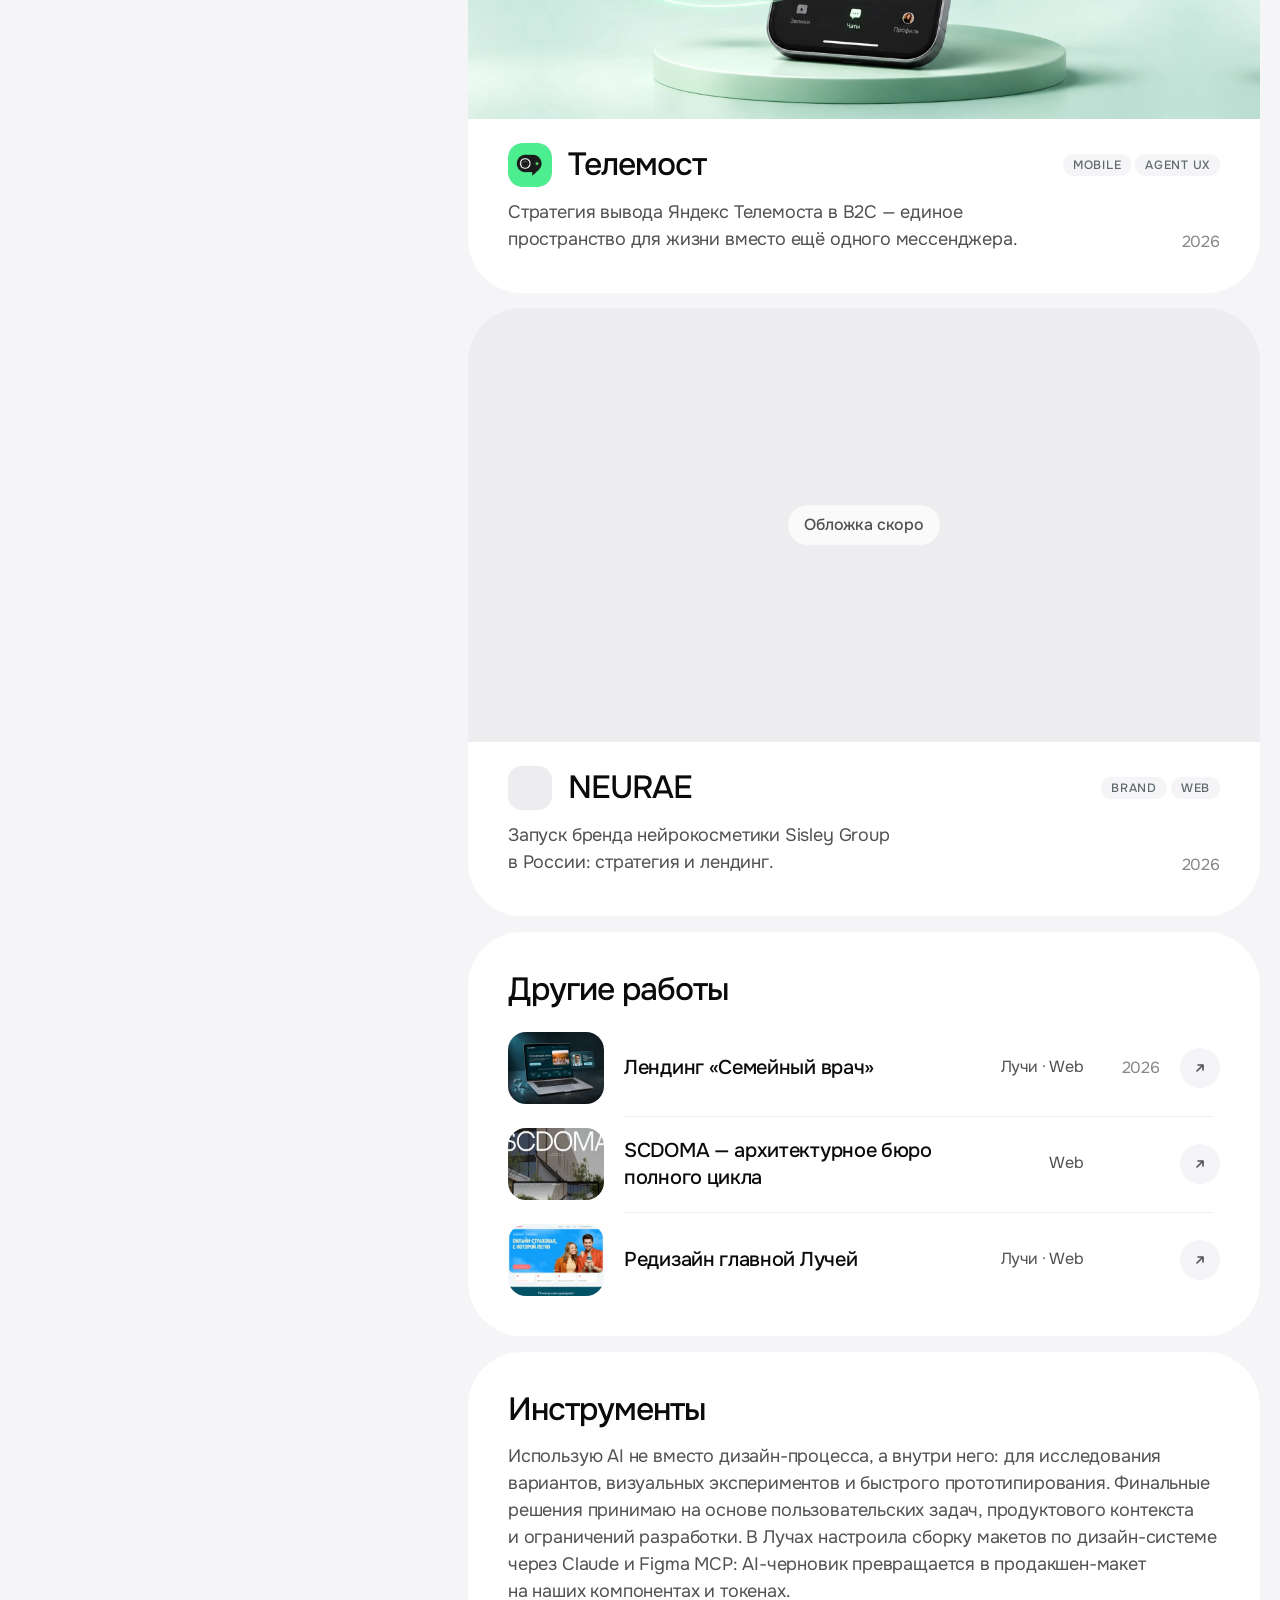
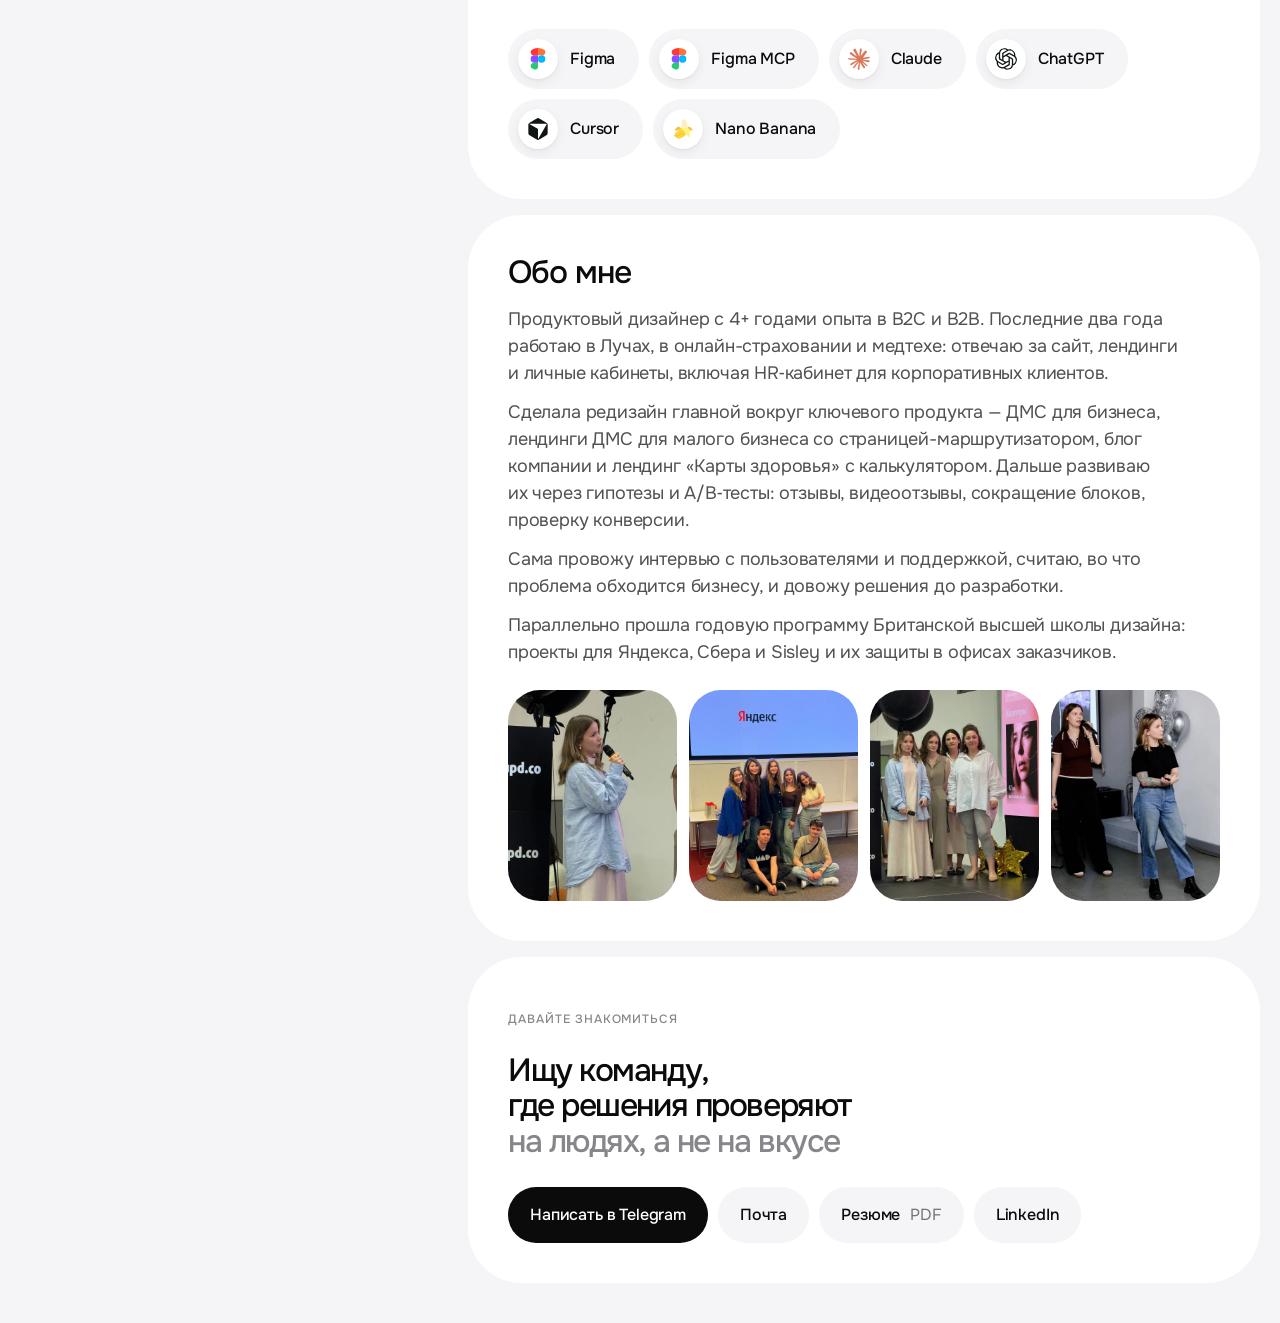
==== commit 71aef5ee: "HR-кабинет: обложка на голубом фоне, интерфейс в высоком качестве Co-Authored-By: Claude Opus 5.5 <n" ====
--- a/index.html
+++ b/index.html
@@ -58,7 +58,7 @@
       <div class="cases-track" id="casesTrack">
     <a class="case card" href="luchi-case.html">
       <div class="media lu-media lu-hr"><div class="m-tags" aria-hidden="true"><span>Web</span><span>B2B</span></div>
-        <img src="assets/img/luchi/cover/hr-laptop-card.webp?v=3" alt="HR‑кабинет Лучей на ноутбуке: список пациентов с фильтрами" loading="lazy" decoding="async">
+        <img src="assets/img/luchi/cover/hr-laptop-card.webp?v=4" alt="HR‑кабинет Лучей на ноутбуке: список пациентов с фильтрами" loading="lazy" decoding="async">
       </div>
       <div class="body">
         <div class="name"><img src="assets/img/luchi/app-icon.png" alt=""><h2>Лучи</h2></div><span class="short">HR‑кабинет для&nbsp;B2B‑страхования</span>
--- a/css/proto.css
+++ b/css/proto.css
@@ -501,5 +501,5 @@
 .case .media > img.gc-cv{object-position:50% 50%}
 @media (max-width:760px){ .cases-track .case .media > img.gc-cv{object-position:49% 50%} }
 /* HR-кабинет: обложка — ноутбук на сером фоне */
-.case .media.lu-media.lu-hr{background:#BAB6B4}
+.case .media.lu-media.lu-hr{background:#ACC4D7}
 .case .media.lu-hr > img,.cases-track .case .media.lu-media.lu-hr > img{object-position:50% 50%}
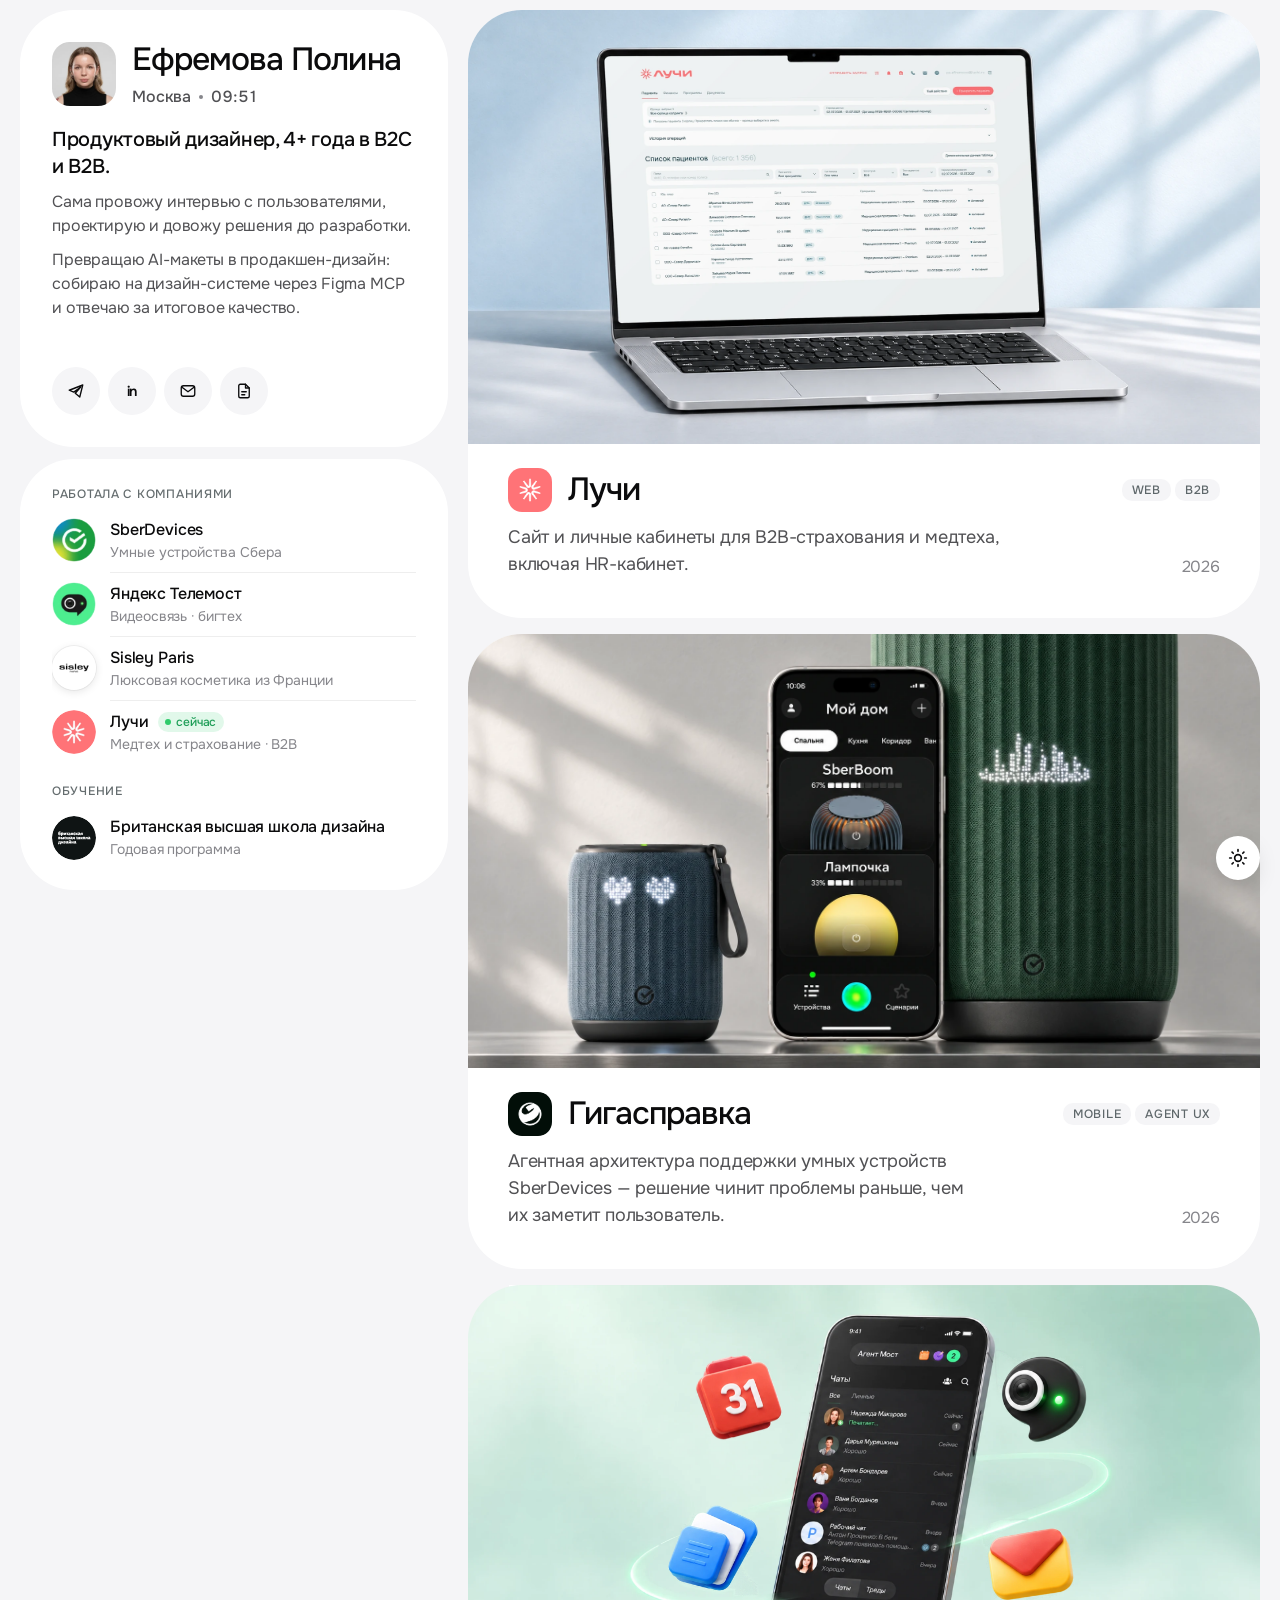
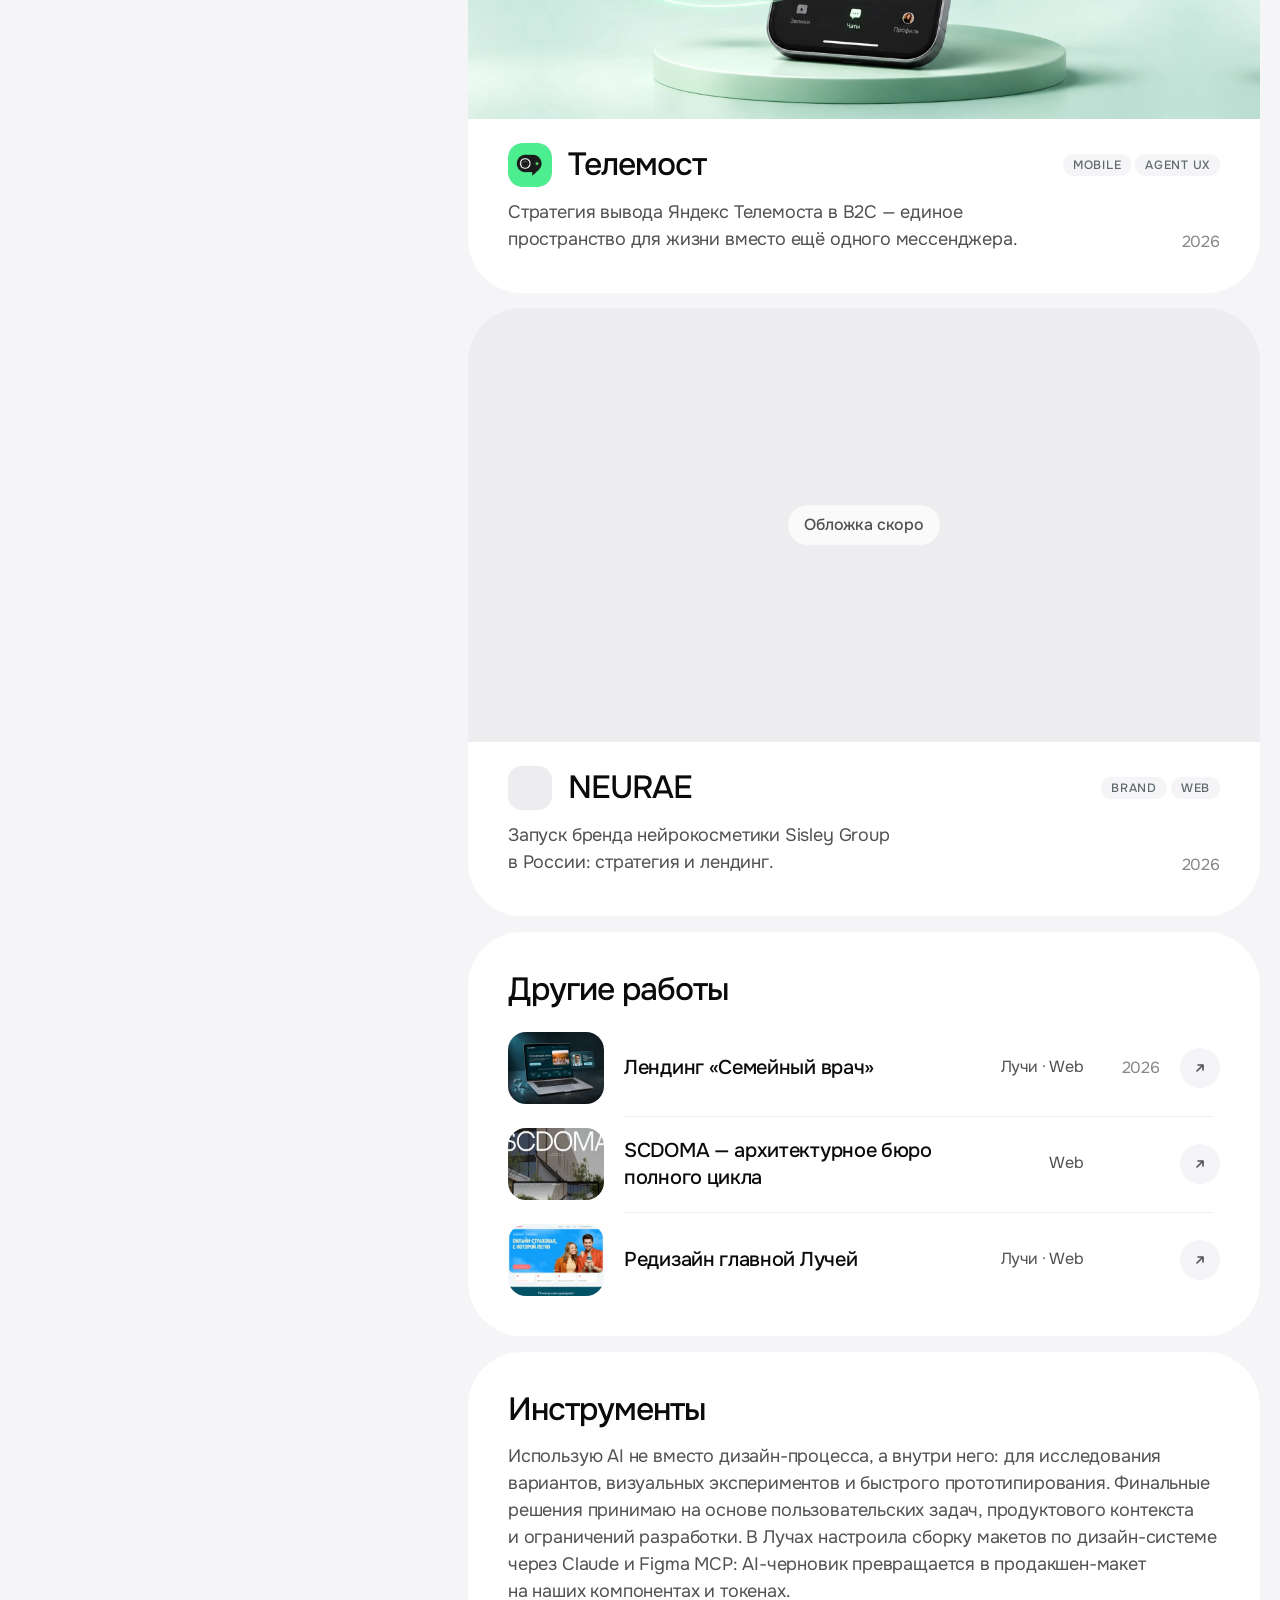
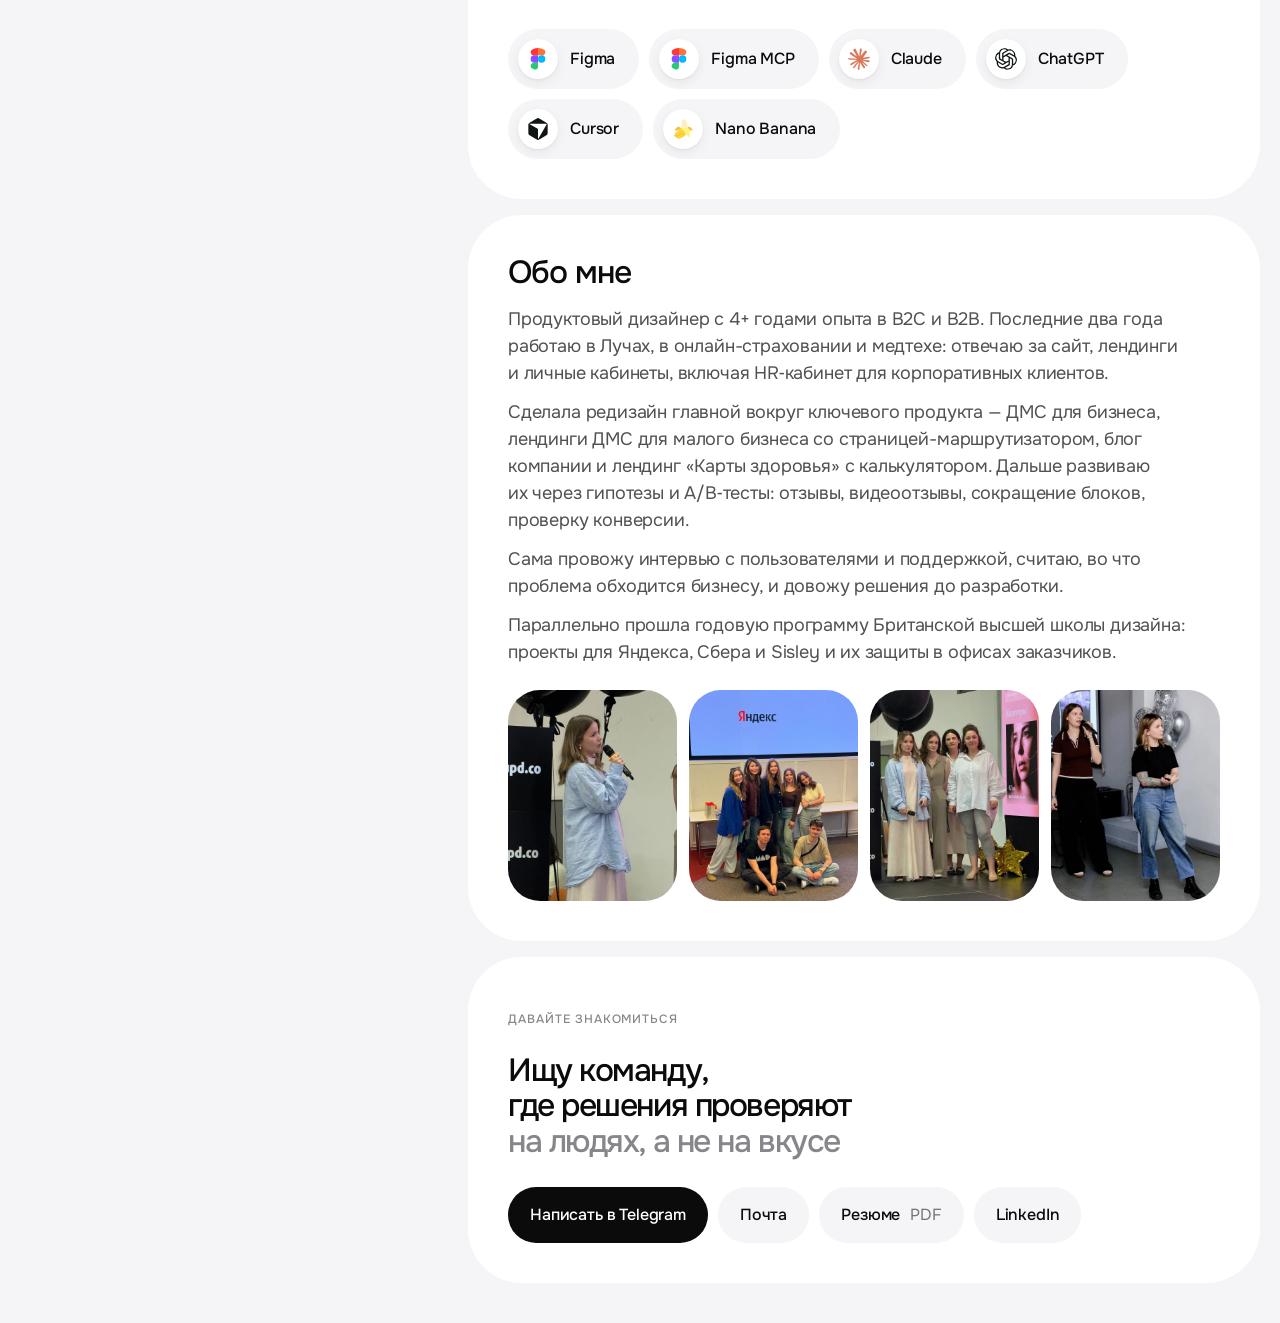
==== commit 6d81a0b5: "HR-кабинет: обложка в двух размерах (2000 и 3600 px) — интерфейс чёткий на ретине и при увеличении C" ====
--- a/index.html
+++ b/index.html
@@ -58,7 +58,7 @@
       <div class="cases-track" id="casesTrack">
     <a class="case card" href="luchi-case.html">
       <div class="media lu-media lu-hr"><div class="m-tags" aria-hidden="true"><span>Web</span><span>B2B</span></div>
-        <img src="assets/img/luchi/cover/hr-laptop-card.webp?v=4" alt="HR‑кабинет Лучей на ноутбуке: список пациентов с фильтрами" loading="lazy" decoding="async">
+        <img src="assets/img/luchi/cover/hr-laptop-card.webp?v=5" srcset="assets/img/luchi/cover/hr-laptop-card.webp?v=5 2000w, assets/img/luchi/cover/hr-laptop-card@2x.webp?v=5 3600w" sizes="(max-width:760px) 100vw, 960px" alt="HR‑кабинет Лучей на ноутбуке: список пациентов с фильтрами" loading="lazy" decoding="async">
       </div>
       <div class="body">
         <div class="name"><img src="assets/img/luchi/app-icon.png" alt=""><h2>Лучи</h2></div><span class="short">HR‑кабинет для&nbsp;B2B‑страхования</span>
